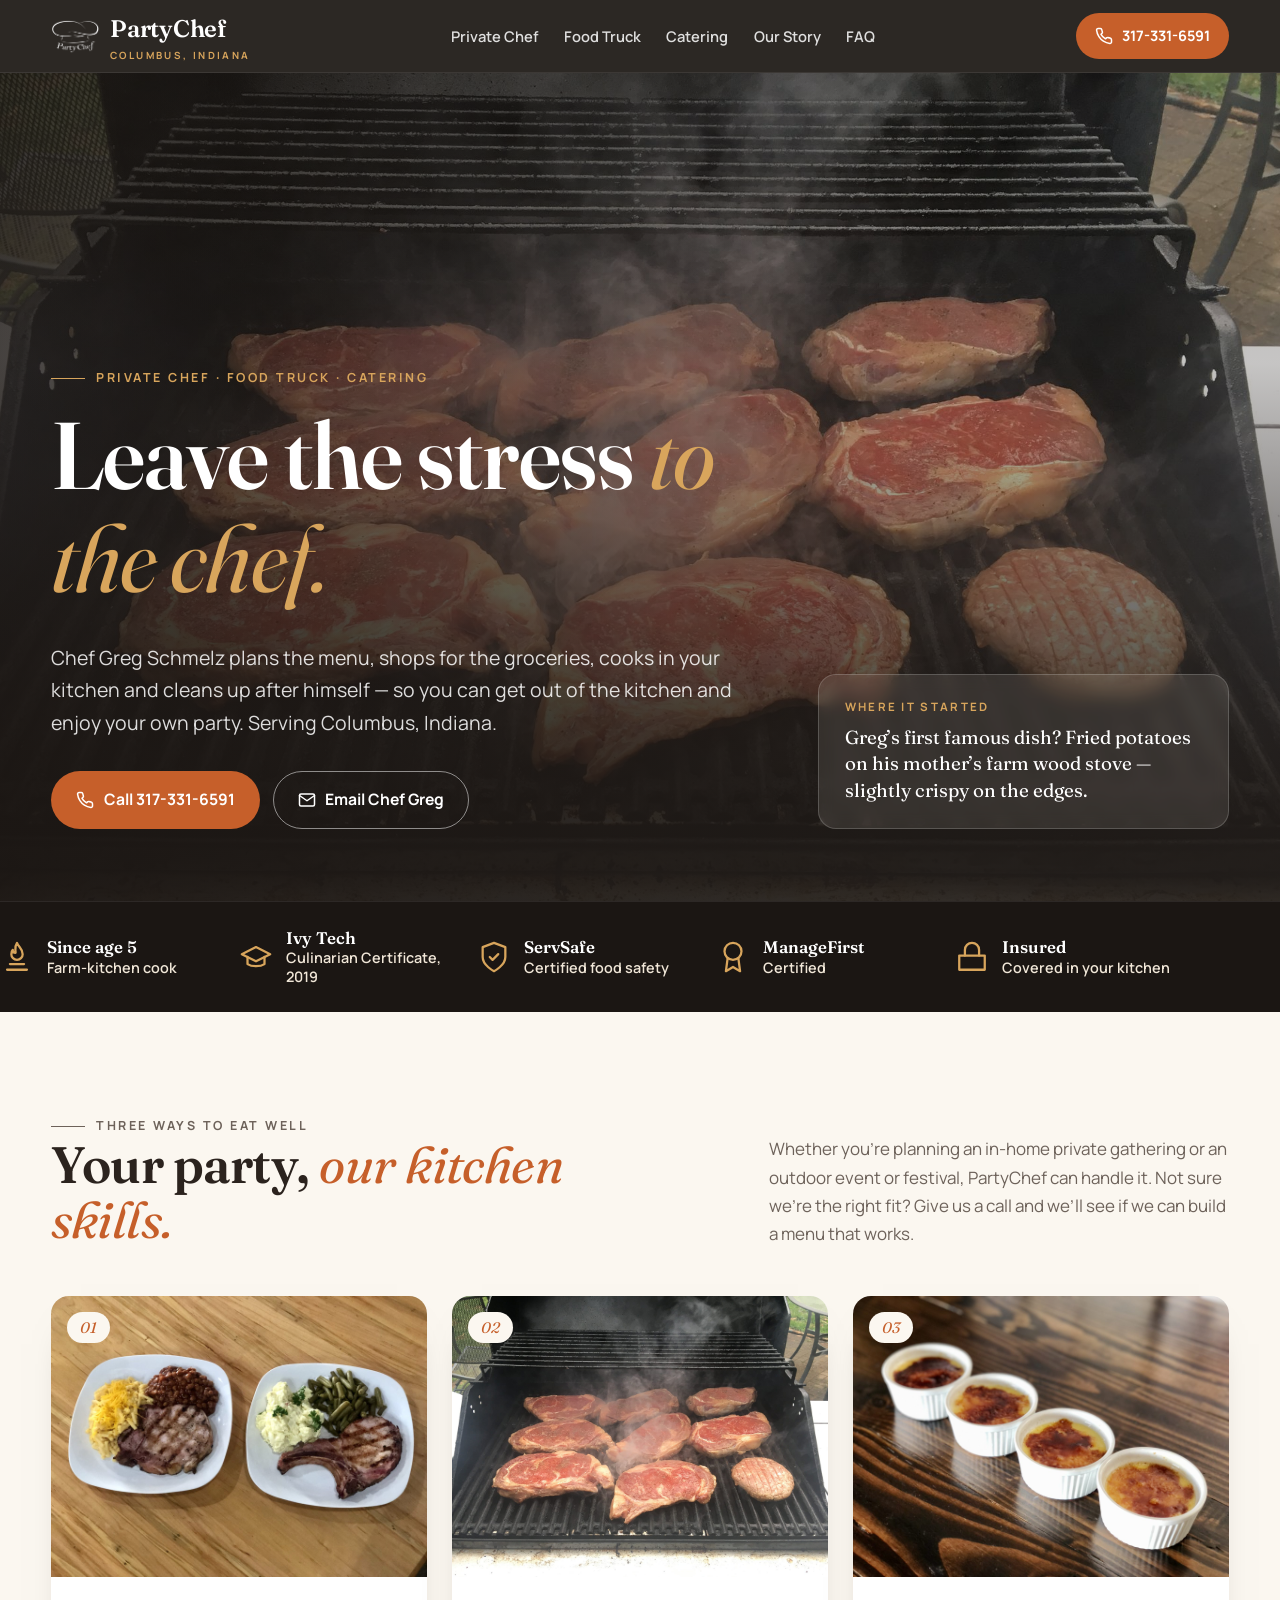
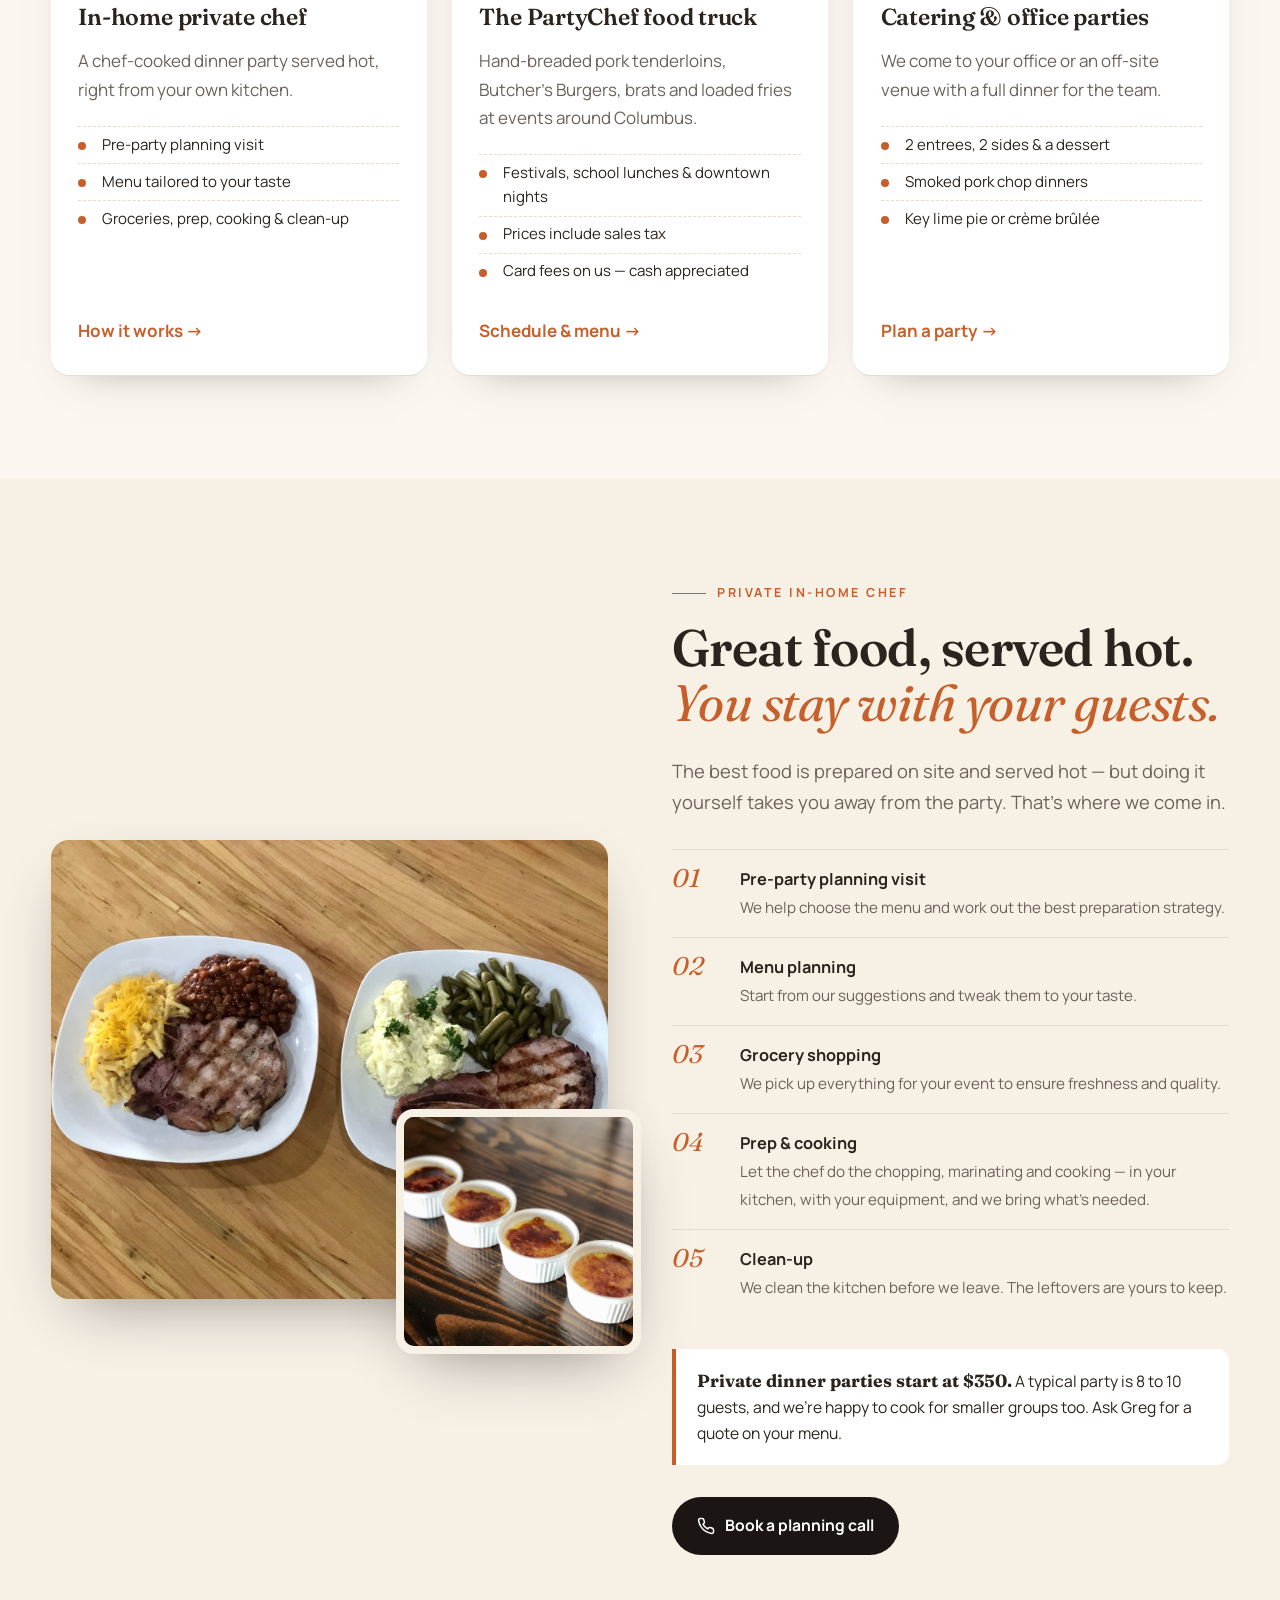
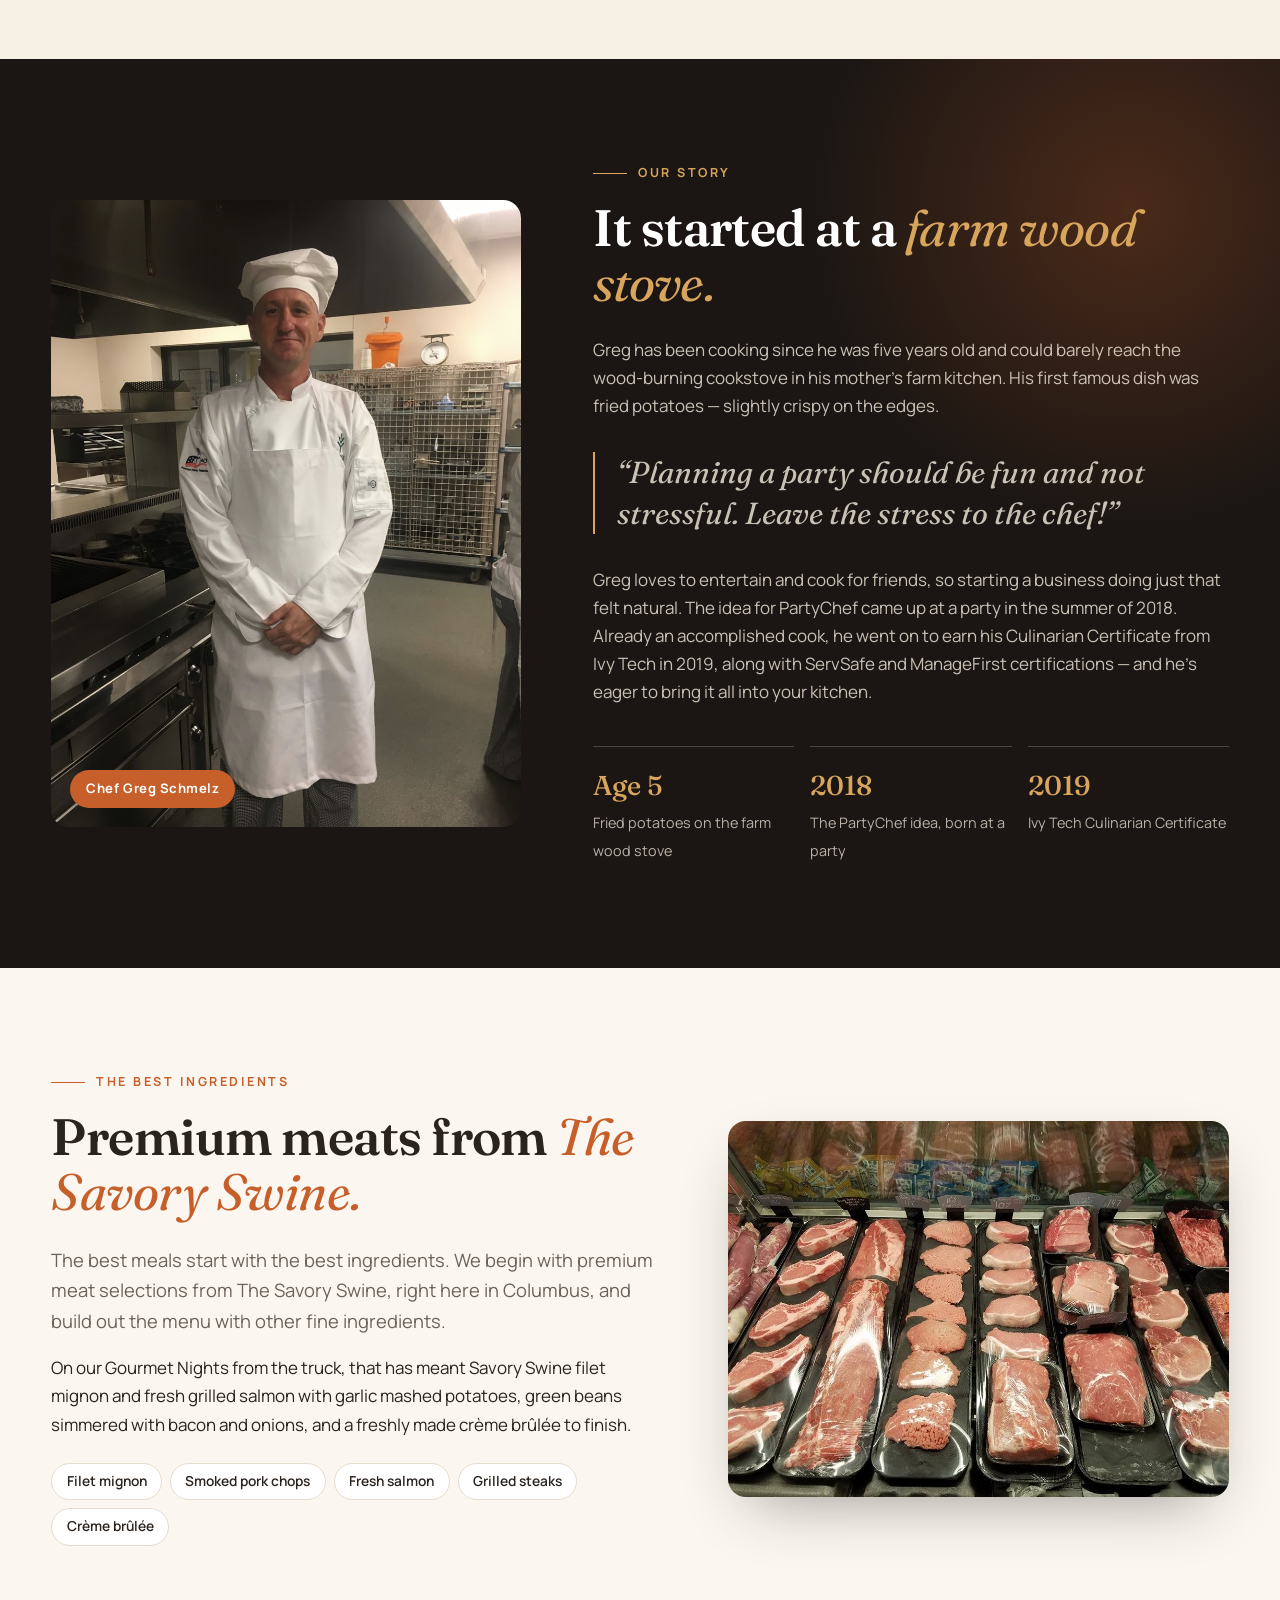
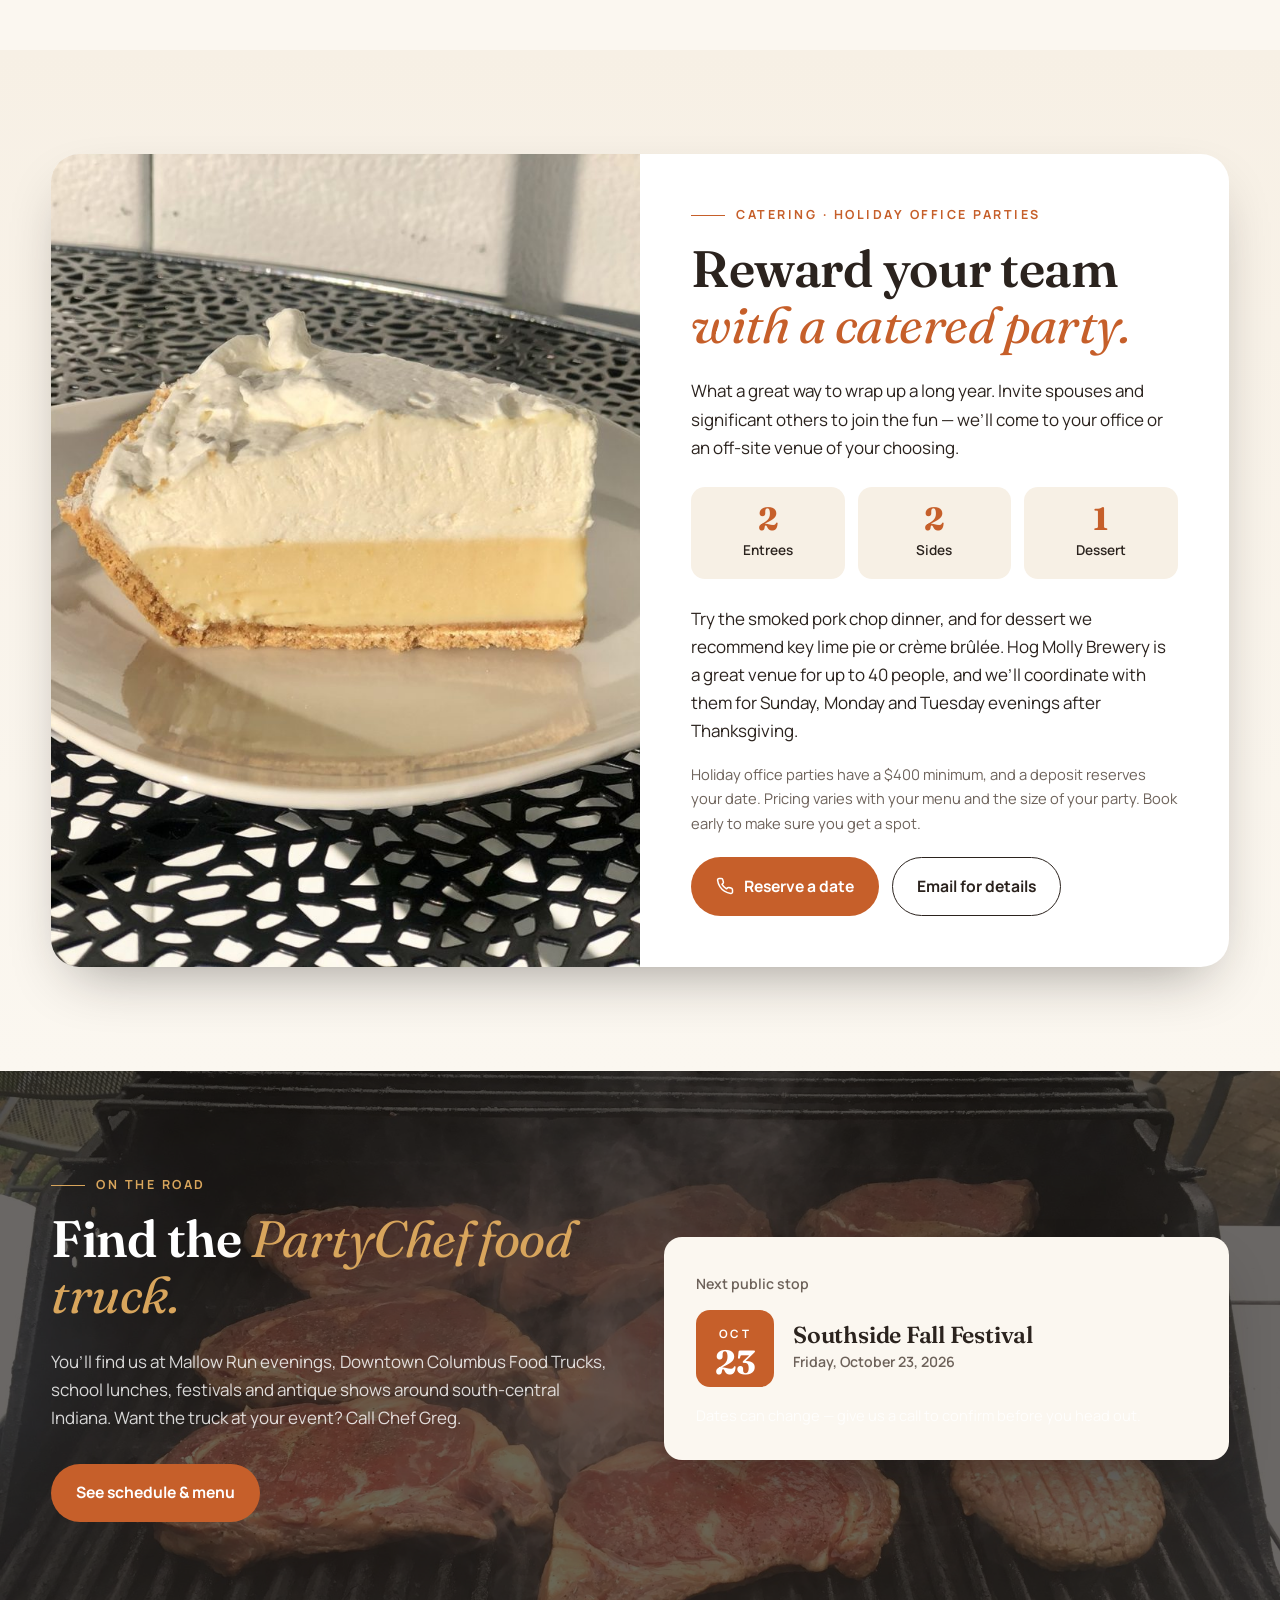
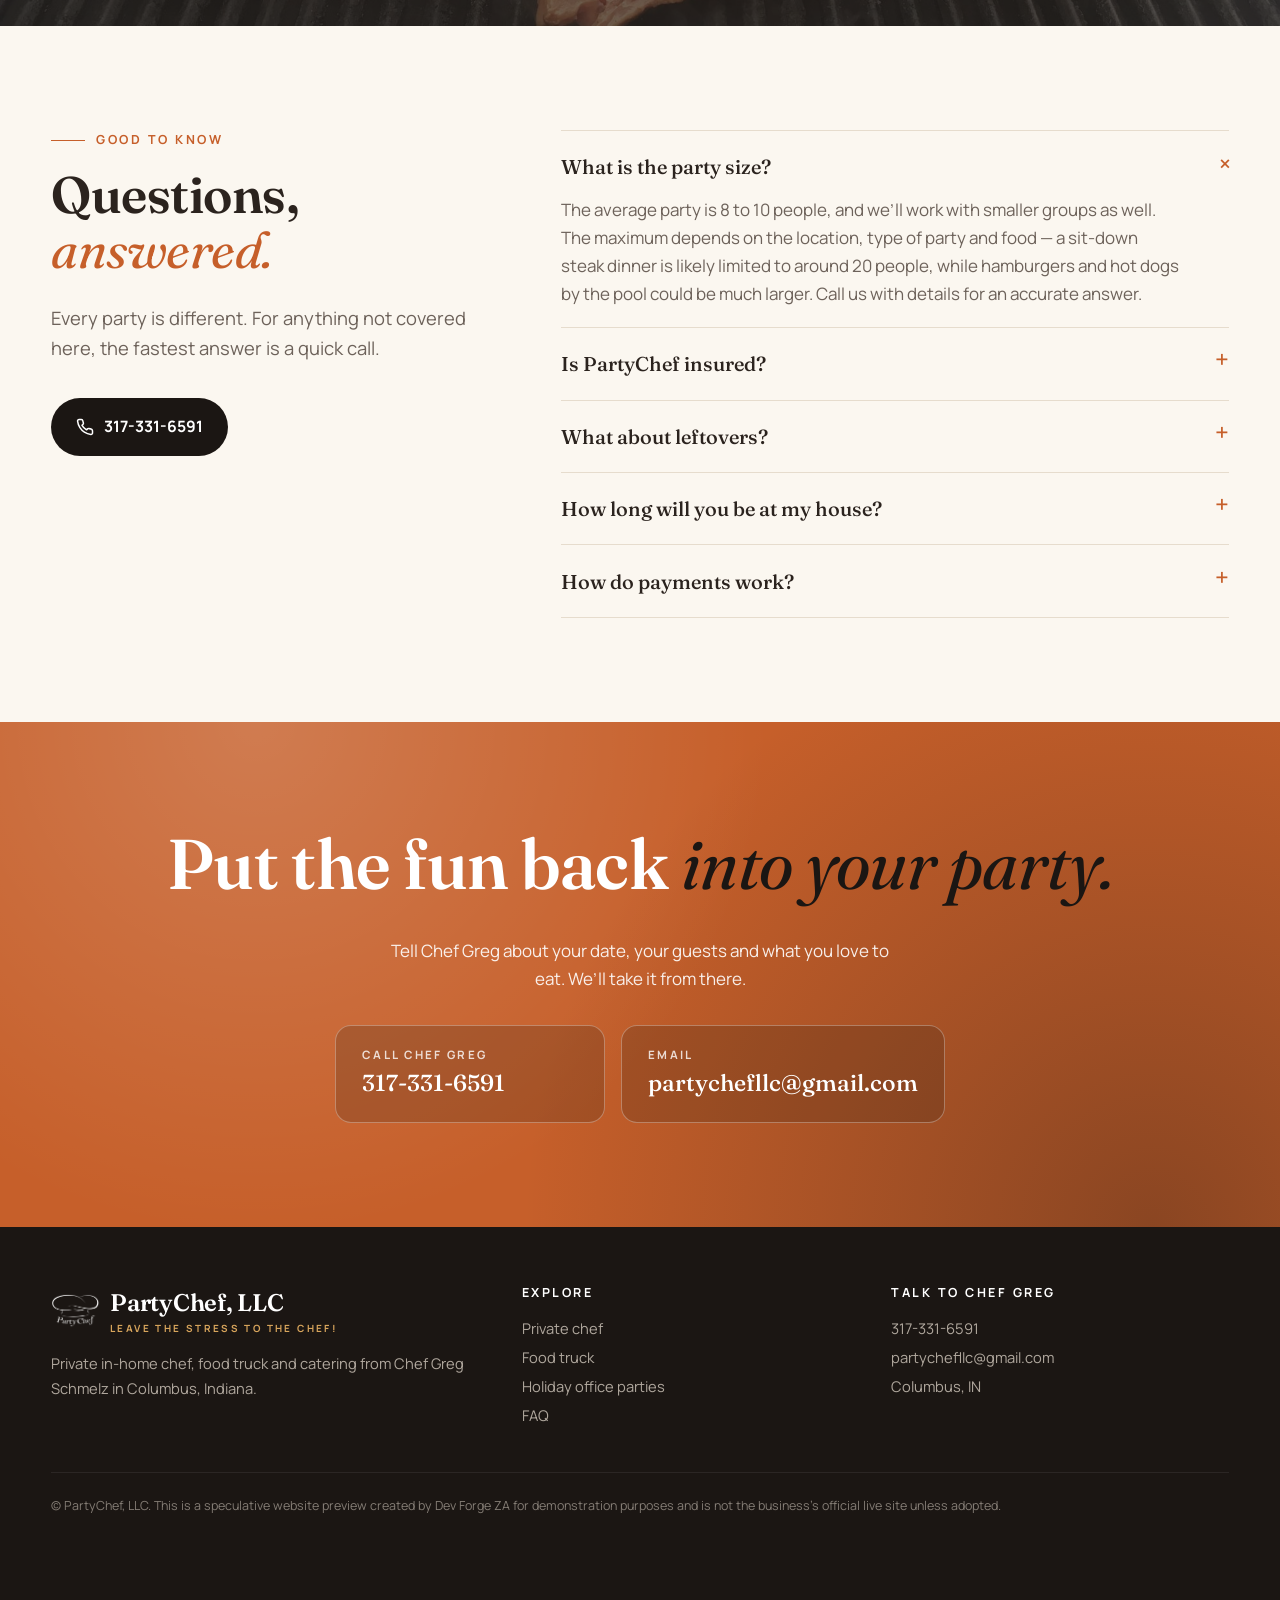
==== index.html @ fdb918af "PartyChef, LLC speculative site preview" ====
<!doctype html>
<html lang="en">
<head>
<meta charset="utf-8">
<meta name="viewport" content="width=device-width, initial-scale=1">
<title>PartyChef, LLC | Private Chef, Food Truck & Catering | Columbus, IN</title>
<meta name="description" content="Chef Greg Schmelz cooks in your kitchen, from his food truck and for your office party in Columbus, Indiana. Leave the stress to the chef! Call 317-331-6591.">
<meta property="og:title" content="PartyChef, LLC | Private Chef, Food Truck & Catering | Columbus, IN">
<meta property="og:description" content="Chef Greg Schmelz cooks in your kitchen, from his food truck and for your office party in Columbus, Indiana. Leave the stress to the chef! Call 317-331-6591.">
<meta property="og:image" content="images/grill-steaks.jpg">
<meta name="theme-color" content="#1b1613">
<link rel="preconnect" href="https://fonts.googleapis.com">
<link rel="preconnect" href="https://fonts.gstatic.com" crossorigin>
<link href="https://fonts.googleapis.com/css2?family=Fraunces:ital,opsz,wght@0,9..144,400;0,9..144,500;0,9..144,600;1,9..144,400;1,9..144,500&family=Manrope:wght@400;500;600;700&display=swap" rel="stylesheet">
<link rel="stylesheet" href="styles.css">
<link rel="icon" href="images/partychef-logo.png">
</head>
<body>
<header class="site-header">
  <nav class="wrap nav" aria-label="Main">
    <a class="brand" href="index.html"><img src="images/partychef-logo.png" alt="" width="49" height="38"><span>PartyChef<small>Columbus, Indiana</small></span></a>
    <ul id="navlist">
      <li><a href="#private-chef">Private Chef</a></li>
      <li><a href="food-truck.html">Food Truck</a></li>
      <li><a href="#catering">Catering</a></li>
      <li><a href="#story">Our Story</a></li>
      <li><a href="#faq">FAQ</a></li>
    </ul>
    <a class="btn btn-ember" href="tel:+13173316591"><svg viewBox="0 0 24 24" fill="none" stroke="currentColor" stroke-width="2" stroke-linecap="round" stroke-linejoin="round" aria-hidden="true"><path d="M22 16.9v3a2 2 0 0 1-2.2 2 19.8 19.8 0 0 1-8.6-3.1 19.5 19.5 0 0 1-6-6A19.8 19.8 0 0 1 2.1 4.2 2 2 0 0 1 4.1 2h3a2 2 0 0 1 2 1.7c.1.9.4 1.8.7 2.7a2 2 0 0 1-.5 2.1L8 9.8a16 16 0 0 0 6 6l1.3-1.3a2 2 0 0 1 2.1-.4c.9.3 1.8.6 2.7.7a2 2 0 0 1 1.7 2z"/></svg> 317-331-6591</a>
    <button class="menu-toggle" aria-label="Open menu" aria-expanded="false" aria-controls="navlist"><svg viewBox="0 0 24 24" fill="none" stroke="currentColor" stroke-width="2" stroke-linecap="round"><path d="M3 6h18M3 12h18M3 18h18"/></svg></button>
  </nav>
</header>
<main>
<section class="hero" style="padding:0">
  <img src="images/grill-steaks.jpg" alt="Steaks searing over a smoking grill, cooked by Chef Greg" width="2000" height="1500" fetchpriority="high">
  <div class="wrap hero-inner">
    <div>
      <p class="eyebrow">Private chef &middot; Food truck &middot; Catering</p>
      <h1>Leave the stress <em>to the chef.</em></h1>
      <p class="lede">Chef Greg Schmelz plans the menu, shops for the groceries, cooks in your kitchen and cleans up after himself &mdash; so you can get out of the kitchen and enjoy your own party. Serving Columbus, Indiana.</p>
      <div class="cta-row">
        <a class="btn btn-ember" href="tel:+13173316591"><svg viewBox="0 0 24 24" fill="none" stroke="currentColor" stroke-width="2" stroke-linecap="round" stroke-linejoin="round" aria-hidden="true"><path d="M22 16.9v3a2 2 0 0 1-2.2 2 19.8 19.8 0 0 1-8.6-3.1 19.5 19.5 0 0 1-6-6A19.8 19.8 0 0 1 2.1 4.2 2 2 0 0 1 4.1 2h3a2 2 0 0 1 2 1.7c.1.9.4 1.8.7 2.7a2 2 0 0 1-.5 2.1L8 9.8a16 16 0 0 0 6 6l1.3-1.3a2 2 0 0 1 2.1-.4c.9.3 1.8.6 2.7.7a2 2 0 0 1 1.7 2z"/></svg> Call 317-331-6591</a>
        <a class="btn btn-ghost" href="mailto:partychefllc@gmail.com?subject=Party%20inquiry"><svg viewBox="0 0 24 24" fill="none" stroke="currentColor" stroke-width="2" stroke-linecap="round" stroke-linejoin="round" aria-hidden="true"><rect x="2" y="4" width="20" height="16" rx="2"/><path d="m22 6-10 7L2 6"/></svg> Email Chef Greg</a>
      </div>
    </div>
    <aside class="hero-note">
      <span>Where it started</span>
      Greg&rsquo;s first famous dish? Fried potatoes on his mother&rsquo;s farm wood stove &mdash; slightly crispy on the edges.
    </aside>
  </div>
</section>

<div class="creds" aria-label="Credentials">
  <ul class="wrap">
    <li><svg viewBox="0 0 24 24" fill="none" stroke="currentColor" stroke-width="1.6" stroke-linecap="round" stroke-linejoin="round"><path d="M12 2c1 3 4 4 4 8a4 4 0 0 1-8 0c0-2 1-3 1-3s0 2 2 2c0-3-1-4 1-7z"/><path d="M5 21h14M7 17h10"/></svg><span><b>Since age 5</b>Farm-kitchen cook</span></li>
    <li><svg viewBox="0 0 24 24" fill="none" stroke="currentColor" stroke-width="1.6" stroke-linecap="round" stroke-linejoin="round"><path d="M22 10 12 5 2 10l10 5 10-5z"/><path d="M6 12v5c3 2 9 2 12 0v-5"/></svg><span><b>Ivy Tech</b>Culinarian Certificate, 2019</span></li>
    <li><svg viewBox="0 0 24 24" fill="none" stroke="currentColor" stroke-width="1.6" stroke-linecap="round" stroke-linejoin="round"><path d="M12 22s8-4 8-10V5l-8-3-8 3v7c0 6 8 10 8 10z"/><path d="m9 12 2 2 4-4"/></svg><span><b>ServSafe</b>Certified food safety</span></li>
    <li><svg viewBox="0 0 24 24" fill="none" stroke="currentColor" stroke-width="1.6" stroke-linecap="round" stroke-linejoin="round"><circle cx="12" cy="8" r="6"/><path d="M8.2 13 7 22l5-3 5 3-1.2-9"/></svg><span><b>ManageFirst</b>Certified</span></li>
    <li><svg viewBox="0 0 24 24" fill="none" stroke="currentColor" stroke-width="1.6" stroke-linecap="round" stroke-linejoin="round"><path d="M3 11h18v10H3z"/><path d="M7 11V7a5 5 0 0 1 10 0v4"/></svg><span><b>Insured</b>Covered in your kitchen</span></li>
  </ul>
</div>

<section id="services">
  <div class="wrap">
    <div class="section-head">
      <div>
        <p class="eyebrow">Three ways to eat well</p>
        <h2>Your party, <em>our kitchen skills.</em></h2>
      </div>
      <p>Whether you&rsquo;re planning an in-home private gathering or an outdoor event or festival, PartyChef can handle it. Not sure we&rsquo;re the right fit? Give us a call and we&rsquo;ll see if we can build a menu that works.</p>
    </div>
    <div class="cards">
      <article class="card">
        <figure><img src="images/pork-chop-dinner.jpg" alt="Two plated smoked pork chop dinners with sides" loading="lazy" width="1600" height="1200"><span class="num">01</span></figure>
        <div class="card-body">
          <h3>In-home private chef</h3>
          <p>A chef-cooked dinner party served hot, right from your own kitchen.</p>
          <ul><li>Pre-party planning visit</li><li>Menu tailored to your taste</li><li>Groceries, prep, cooking &amp; clean-up</li></ul>
          <a class="card-link" href="#private-chef">How it works &rarr;</a>
        </div>
      </article>
      <article class="card">
        <figure><img src="images/grill-steaks.jpg" alt="Steaks on Chef Greg's grill" loading="lazy" width="2000" height="1500"><span class="num">02</span></figure>
        <div class="card-body">
          <h3>The PartyChef food truck</h3>
          <p>Hand-breaded pork tenderloins, Butcher&rsquo;s Burgers, brats and loaded fries at events around Columbus.</p>
          <ul><li>Festivals, school lunches &amp; downtown nights</li><li>Prices include sales tax</li><li>Card fees on us &mdash; cash appreciated</li></ul>
          <a class="card-link" href="food-truck.html">Schedule &amp; menu &rarr;</a>
        </div>
      </article>
      <article class="card">
        <figure><img src="images/creme-brulee.jpg" alt="A row of torched crème brûlée ramekins" loading="lazy" width="1600" height="1200"><span class="num">03</span></figure>
        <div class="card-body">
          <h3>Catering &amp; office parties</h3>
          <p>We come to your office or an off-site venue with a full dinner for the team.</p>
          <ul><li>2 entrees, 2 sides &amp; a dessert</li><li>Smoked pork chop dinners</li><li>Key lime pie or crème brûlée</li></ul>
          <a class="card-link" href="#catering">Plan a party &rarr;</a>
        </div>
      </article>
    </div>
  </div>
</section>

<section class="private" id="private-chef">
  <div class="wrap private-grid">
    <div class="photo-stack">
      <img class="main" src="images/pork-chop-dinner.jpg" alt="Smoked pork chop dinner, plated by Chef Greg" loading="lazy" width="1600" height="1200">
      <img class="inset" src="images/creme-brulee.jpg" alt="Crème brûlée for dessert" loading="lazy" width="1600" height="1200">
    </div>
    <div>
      <p class="eyebrow">Private in-home chef</p>
      <h2>Great food, served hot. <em>You stay with your guests.</em></h2>
      <p class="lede">The best food is prepared on site and served hot &mdash; but doing it yourself takes you away from the party. That&rsquo;s where we come in.</p>
      <ol class="steps">
        <li><div><b>Pre-party planning visit</b><span>We help choose the menu and work out the best preparation strategy.</span></div></li>
        <li><div><b>Menu planning</b><span>Start from our suggestions and tweak them to your taste.</span></div></li>
        <li><div><b>Grocery shopping</b><span>We pick up everything for your event to ensure freshness and quality.</span></div></li>
        <li><div><b>Prep &amp; cooking</b><span>Let the chef do the chopping, marinating and cooking &mdash; in your kitchen, with your equipment, and we bring what&rsquo;s needed.</span></div></li>
        <li><div><b>Clean-up</b><span>We clean the kitchen before we leave. The leftovers are yours to keep.</span></div></li>
      </ol>
      <p class="price-note"><b>Private dinner parties start at $350.</b> A typical party is 8 to 10 guests, and we&rsquo;re happy to cook for smaller groups too. Ask Greg for a quote on your menu.</p>
      <a class="btn btn-dark" href="tel:+13173316591"><svg viewBox="0 0 24 24" fill="none" stroke="currentColor" stroke-width="2" stroke-linecap="round" stroke-linejoin="round" aria-hidden="true"><path d="M22 16.9v3a2 2 0 0 1-2.2 2 19.8 19.8 0 0 1-8.6-3.1 19.5 19.5 0 0 1-6-6A19.8 19.8 0 0 1 2.1 4.2 2 2 0 0 1 4.1 2h3a2 2 0 0 1 2 1.7c.1.9.4 1.8.7 2.7a2 2 0 0 1-.5 2.1L8 9.8a16 16 0 0 0 6 6l1.3-1.3a2 2 0 0 1 2.1-.4c.9.3 1.8.6 2.7.7a2 2 0 0 1 1.7 2z"/></svg> Book a planning call</a>
    </div>
  </div>
</section>

<section class="story" id="story">
  <div class="wrap story-grid">
    <figure>
      <img src="images/chef-greg.jpg" alt="Chef Greg Schmelz in his chef's whites in a commercial kitchen" loading="lazy" width="900" height="1200">
      <figcaption>Chef Greg Schmelz</figcaption>
    </figure>
    <div>
      <p class="eyebrow" style="color:var(--gold)">Our story</p>
      <h2>It started at a <em>farm wood stove.</em></h2>
      <p>Greg has been cooking since he was five years old and could barely reach the wood-burning cookstove in his mother&rsquo;s farm kitchen. His first famous dish was fried potatoes &mdash; slightly crispy on the edges.</p>
      <p class="pull">&ldquo;Planning a party should be fun and not stressful. Leave the stress to the chef!&rdquo;</p>
      <p>Greg loves to entertain and cook for friends, so starting a business doing just that felt natural. The idea for PartyChef came up at a party in the summer of 2018. Already an accomplished cook, he went on to earn his Culinarian Certificate from Ivy Tech in 2019, along with ServSafe and ManageFirst certifications &mdash; and he&rsquo;s eager to bring it all into your kitchen.</p>
      <div class="timeline">
        <div><b>Age 5</b><span>Fried potatoes on the farm wood stove</span></div>
        <div><b>2018</b><span>The PartyChef idea, born at a party</span></div>
        <div><b>2019</b><span>Ivy Tech Culinarian Certificate</span></div>
      </div>
    </div>
  </div>
</section>

<section class="swine">
  <div class="wrap swine-grid">
    <div>
      <p class="eyebrow">The best ingredients</p>
      <h2>Premium meats from <em>The Savory Swine.</em></h2>
      <p class="lede">The best meals start with the best ingredients. We begin with premium meat selections from The Savory Swine, right here in Columbus, and build out the menu with other fine ingredients.</p>
      <p>On our Gourmet Nights from the truck, that has meant Savory Swine filet mignon and fresh grilled salmon with garlic mashed potatoes, green beans simmered with bacon and onions, and a freshly made crème brûlée to finish.</p>
      <div class="tags"><span>Filet mignon</span><span>Smoked pork chops</span><span>Fresh salmon</span><span>Grilled steaks</span><span>Crème brûlée</span></div>
    </div>
    <img src="images/meat-display.jpg" alt="A butcher case of premium cuts" loading="lazy" width="960" height="720">
  </div>
</section>

<section class="office" id="catering">
  <div class="wrap">
    <div class="office-card">
      <img src="images/key-lime-pie.jpg" alt="A slice of key lime pie with whipped cream" loading="lazy" width="1400" height="1050">
      <div class="office-body">
        <p class="eyebrow">Catering &middot; Holiday office parties</p>
        <h2>Reward your team <em>with a catered party.</em></h2>
        <p>What a great way to wrap up a long year. Invite spouses and significant others to join the fun &mdash; we&rsquo;ll come to your office or an off-site venue of your choosing.</p>
        <div class="menu-formula">
          <div><b>2</b><span>Entrees</span></div>
          <div><b>2</b><span>Sides</span></div>
          <div><b>1</b><span>Dessert</span></div>
        </div>
        <p>Try the smoked pork chop dinner, and for dessert we recommend key lime pie or crème brûlée. Hog Molly Brewery is a great venue for up to 40 people, and we&rsquo;ll coordinate with them for Sunday, Monday and Tuesday evenings after Thanksgiving.</p>
        <p class="fine">Holiday office parties have a $400 minimum, and a deposit reserves your date. Pricing varies with your menu and the size of your party. Book early to make sure you get a spot.</p>
        <div class="cta-row" style="margin-top:1.4rem">
          <a class="btn btn-ember" href="tel:+13173316591"><svg viewBox="0 0 24 24" fill="none" stroke="currentColor" stroke-width="2" stroke-linecap="round" stroke-linejoin="round" aria-hidden="true"><path d="M22 16.9v3a2 2 0 0 1-2.2 2 19.8 19.8 0 0 1-8.6-3.1 19.5 19.5 0 0 1-6-6A19.8 19.8 0 0 1 2.1 4.2 2 2 0 0 1 4.1 2h3a2 2 0 0 1 2 1.7c.1.9.4 1.8.7 2.7a2 2 0 0 1-.5 2.1L8 9.8a16 16 0 0 0 6 6l1.3-1.3a2 2 0 0 1 2.1-.4c.9.3 1.8.6 2.7.7a2 2 0 0 1 1.7 2z"/></svg> Reserve a date</a>
          <a class="btn btn-line" href="mailto:partychefllc@gmail.com?subject=Holiday%20office%20party">Email for details</a>
        </div>
      </div>
    </div>
  </div>
</section>

<section class="truck">
  <img src="images/grill-steaks.jpg" alt="" loading="lazy" width="2000" height="1500">
  <div class="wrap">
    <div>
      <p class="eyebrow" style="color:var(--gold)">On the road</p>
      <h2>Find the <em>PartyChef food truck.</em></h2>
      <p>You&rsquo;ll find us at Mallow Run evenings, Downtown Columbus Food Trucks, school lunches, festivals and antique shows around south-central Indiana. Want the truck at your event? Call Chef Greg.</p>
      <div class="cta-row"><a class="btn btn-ember" href="food-truck.html">See schedule &amp; menu</a></div>
    </div>
    <div class="next-stop">
      <small>Next public stop</small>
      <div class="date" style="margin-top:.8rem">
        <div class="cal"><span>Oct</span><b>23</b></div>
        <div><h3>Southside Fall Festival</h3><small>Friday, October 23, 2026</small></div>
      </div>
      <p class="fine" style="margin:0">Dates can change &mdash; give us a call to confirm before you head out.</p>
    </div>
  </div>
</section>

<section id="faq">
  <div class="wrap faq-grid">
    <div>
      <p class="eyebrow">Good to know</p>
      <h2>Questions, <em>answered.</em></h2>
      <p class="lede">Every party is different. For anything not covered here, the fastest answer is a quick call.</p>
      <a class="btn btn-dark" href="tel:+13173316591" style="margin-top:1rem"><svg viewBox="0 0 24 24" fill="none" stroke="currentColor" stroke-width="2" stroke-linecap="round" stroke-linejoin="round" aria-hidden="true"><path d="M22 16.9v3a2 2 0 0 1-2.2 2 19.8 19.8 0 0 1-8.6-3.1 19.5 19.5 0 0 1-6-6A19.8 19.8 0 0 1 2.1 4.2 2 2 0 0 1 4.1 2h3a2 2 0 0 1 2 1.7c.1.9.4 1.8.7 2.7a2 2 0 0 1-.5 2.1L8 9.8a16 16 0 0 0 6 6l1.3-1.3a2 2 0 0 1 2.1-.4c.9.3 1.8.6 2.7.7a2 2 0 0 1 1.7 2z"/></svg> 317-331-6591</a>
    </div>
    <div>
      <details open><summary>What is the party size?</summary><p>The average party is 8 to 10 people, and we&rsquo;ll work with smaller groups as well. The maximum depends on the location, type of party and food &mdash; a sit-down steak dinner is likely limited to around 20 people, while hamburgers and hot dogs by the pool could be much larger. Call us with details for an accurate answer.</p></details>
      <details><summary>Is PartyChef insured?</summary><p>Yes. We&rsquo;re insured to cover any accidents that may occur in your kitchen as a result of PartyChef and our employees. We&rsquo;re happy to go over the policy at your event planning meeting.</p></details>
      <details><summary>What about leftovers?</summary><p>You&rsquo;ve paid for the service and the food, so you keep the leftovers.</p></details>
      <details><summary>How long will you be at my house?</summary><p>It depends on the meal and menu. Crème brûlée, for example, extends the prep time. On-site time is tailored to your party.</p></details>
      <details><summary>How do payments work?</summary><p>We take 50% at booking and the remainder at the end of the party. We accept cash, personal checks and money orders.</p></details>
    </div>
  </div>
</section>

<section class="contact" id="contact">
  <div class="wrap">
    <h2>Put the fun back <em>into your party.</em></h2>
    <p>Tell Chef Greg about your date, your guests and what you love to eat. We&rsquo;ll take it from there.</p>
    <div class="contact-tiles">
      <a class="tile" href="tel:+13173316591"><small>Call Chef Greg</small><b>317-331-6591</b></a>
      <a class="tile" href="mailto:partychefllc@gmail.com"><small>Email</small><b>partychefllc@gmail.com</b></a>
    </div>
  </div>
</section>
</main>
<footer>
  <div class="wrap">
    <div class="foot">
      <div>
        <a class="brand" href="index.html"><img src="images/partychef-logo.png" alt="PartyChef logo" width="49" height="38"><span>PartyChef, LLC<small>Leave the stress to the chef!</small></span></a>
        <p>Private in-home chef, food truck and catering from Chef Greg Schmelz in Columbus, Indiana.</p>
      </div>
      <div>
        <h4>Explore</h4>
        <ul>
          <li><a href="index.html#private-chef">Private chef</a></li>
          <li><a href="food-truck.html">Food truck</a></li>
          <li><a href="index.html#catering">Holiday office parties</a></li>
          <li><a href="index.html#faq">FAQ</a></li>
        </ul>
      </div>
      <div>
        <h4>Talk to Chef Greg</h4>
        <ul>
          <li><a href="tel:+13173316591">317-331-6591</a></li>
          <li><a href="mailto:partychefllc@gmail.com">partychefllc@gmail.com</a></li>
          <li>Columbus, IN</li>
        </ul>
      </div>
    </div>
    <p class="disclaimer">&copy; PartyChef, LLC. This is a speculative website preview created by Dev Forge ZA for demonstration purposes and is not the business&rsquo;s official live site unless adopted.</p>
  </div>
</footer>
<div class="callbar">
  <a href="tel:+13173316591"><svg viewBox="0 0 24 24" fill="none" stroke="currentColor" stroke-width="2" stroke-linecap="round" stroke-linejoin="round" aria-hidden="true"><path d="M22 16.9v3a2 2 0 0 1-2.2 2 19.8 19.8 0 0 1-8.6-3.1 19.5 19.5 0 0 1-6-6A19.8 19.8 0 0 1 2.1 4.2 2 2 0 0 1 4.1 2h3a2 2 0 0 1 2 1.7c.1.9.4 1.8.7 2.7a2 2 0 0 1-.5 2.1L8 9.8a16 16 0 0 0 6 6l1.3-1.3a2 2 0 0 1 2.1-.4c.9.3 1.8.6 2.7.7a2 2 0 0 1 1.7 2z"/></svg> Call Chef Greg</a>
  <a href="mailto:partychefllc@gmail.com"><svg viewBox="0 0 24 24" fill="none" stroke="currentColor" stroke-width="2" stroke-linecap="round" stroke-linejoin="round" aria-hidden="true"><rect x="2" y="4" width="20" height="16" rx="2"/><path d="m22 6-10 7L2 6"/></svg> Email</a>
</div>
<script>
  const t=document.querySelector('.menu-toggle'),l=document.getElementById('navlist');
  t.addEventListener('click',()=>{const o=l.classList.toggle('open');t.setAttribute('aria-expanded',o)});
  l.querySelectorAll('a').forEach(a=>a.addEventListener('click',()=>{l.classList.remove('open');t.setAttribute('aria-expanded',false)}));
</script>
</body>
</html>
---- styles.css ----
:root{
  --char:#1b1613; --char-2:#2a221d; --ember:#c65f2a; --ember-2:#e07a3f; --gold:#d8a55c;
  --cream:#f7f0e5; --paper:#fbf7f0; --ink:#2b231e; --muted:#6d625a; --line:#e6dccd; --sage:#56614a;
  --radius:18px; --shadow:0 24px 60px -24px rgba(27,22,19,.45);
  --serif:"Fraunces", Georgia, "Times New Roman", serif; --sans:"Manrope", system-ui, -apple-system, Segoe UI, Roboto, sans-serif;
}
*{box-sizing:border-box}
html{scroll-behavior:smooth;scroll-padding-top:84px}
body{margin:0;font-family:var(--sans);color:var(--ink);background:var(--paper);line-height:1.65;font-size:17px;-webkit-font-smoothing:antialiased}
img{max-width:100%;height:auto;display:block}
a{color:inherit}
.wrap{width:min(1180px,92%);margin:0 auto}
h1,h2,h3{font-family:var(--serif);font-weight:600;line-height:1.08;letter-spacing:-.01em;margin:0 0 .5em}
h2{font-size:clamp(2rem,4.2vw,3.2rem)}
h3{font-size:1.45rem}
em.accent,h1 em,h2 em{font-style:italic;font-weight:400;color:var(--ember)}
.eyebrow{font-size:.78rem;letter-spacing:.2em;text-transform:uppercase;font-weight:700;color:var(--ember);margin:0 0 1rem;display:flex;align-items:center;gap:.7rem}
.eyebrow::before{content:"";width:34px;height:1px;background:currentColor}
.lede{font-size:1.15rem;color:var(--muted);max-width:60ch}

/* buttons */
.btn{display:inline-flex;align-items:center;gap:.6rem;padding:.95rem 1.5rem;border-radius:999px;font-weight:700;text-decoration:none;font-size:.98rem;transition:transform .2s,background .2s,color .2s,border-color .2s;border:1.5px solid transparent}
.btn svg{width:18px;height:18px}
.btn-ember{background:var(--ember);color:#fff}
.btn-ember:hover{background:var(--ember-2);transform:translateY(-2px)}
.btn-ghost{border-color:rgba(255,255,255,.5);color:#fff}
.btn-ghost:hover{background:#fff;color:var(--char)}
.btn-dark{background:var(--char);color:#fff}
.btn-dark:hover{background:var(--ember)}
.btn-line{border-color:var(--ink);color:var(--ink)}
.btn-line:hover{background:var(--ink);color:#fff}

/* header */
.site-header{position:sticky;top:0;z-index:50;background:rgba(27,22,19,.92);backdrop-filter:saturate(1.3) blur(10px);color:#fff;border-bottom:1px solid rgba(255,255,255,.08)}
.nav{display:flex;align-items:center;justify-content:space-between;height:72px;gap:1rem}
.brand{display:flex;align-items:center;gap:.6rem;text-decoration:none;font-family:var(--serif);font-size:1.5rem;font-weight:600;letter-spacing:-.01em}
.brand img{height:38px;width:auto;filter:invert(1)}
.brand small{display:block;font-family:var(--sans);font-size:.62rem;letter-spacing:.24em;text-transform:uppercase;color:var(--gold);font-weight:700;margin-top:-2px}
.nav ul{list-style:none;display:flex;gap:1.6rem;margin:0;padding:0}
.nav ul a{text-decoration:none;font-size:.92rem;font-weight:600;opacity:.85}
.nav ul a:hover,.nav ul a[aria-current]{opacity:1;color:var(--gold)}
.nav .btn{padding:.65rem 1.1rem;font-size:.9rem}
.menu-toggle{display:none;background:none;border:0;color:#fff;padding:.4rem;cursor:pointer}
.menu-toggle svg{width:28px;height:28px}

/* hero */
.hero{position:relative;min-height:min(92vh,860px);display:grid;align-items:end;color:#fff;overflow:hidden;background:var(--char)}
.hero > img{position:absolute;inset:0;width:100%;height:100%;object-fit:cover;object-position:center 60%;transform:scale(1.04)}
.hero::after{content:"";position:absolute;inset:0;background:linear-gradient(180deg,rgba(27,22,19,.35) 0%,rgba(27,22,19,.25) 35%,rgba(27,22,19,.9) 88%),linear-gradient(90deg,rgba(27,22,19,.75),rgba(27,22,19,0) 70%)}
.hero-inner{position:relative;z-index:2;padding:9rem 0 4.5rem;display:grid;grid-template-columns:1.4fr .8fr;gap:3rem;align-items:end}
.hero .eyebrow{color:var(--gold)}
.hero h1{font-size:clamp(2.9rem,7.4vw,6.2rem);margin-bottom:.35em;max-width:12ch}
.hero h1 em{color:var(--gold)}
.hero p.lede{color:rgba(255,255,255,.85);font-size:1.22rem}
.cta-row{display:flex;flex-wrap:wrap;gap:.8rem;margin-top:2rem}
.hero-note{background:rgba(247,240,229,.1);border:1px solid rgba(255,255,255,.18);backdrop-filter:blur(8px);border-radius:var(--radius);padding:1.5rem 1.6rem;font-family:var(--serif);font-size:1.18rem;line-height:1.4}
.hero-note span{display:block;font-family:var(--sans);font-size:.72rem;letter-spacing:.2em;text-transform:uppercase;color:var(--gold);font-weight:700;margin-bottom:.6rem}

/* credentials */
.creds{background:var(--char);color:#f1e7d8;border-top:1px solid rgba(255,255,255,.08)}
.creds ul{list-style:none;margin:0;padding:1.6rem 0;display:grid;grid-template-columns:repeat(5,1fr);gap:1rem}
.creds li{display:flex;align-items:center;gap:.8rem;font-size:.9rem;font-weight:600;line-height:1.3}
.creds li svg{flex:none;width:34px;height:34px;color:var(--gold)}
.creds li b{display:block;font-family:var(--serif);font-weight:600;font-size:1.05rem;color:#fff}

section{padding:6.5rem 0}
.section-head{display:flex;justify-content:space-between;align-items:end;gap:2rem;margin-bottom:3rem;flex-wrap:wrap}
.section-head h2{max-width:16ch;margin:0}
.section-head p{max-width:46ch;color:var(--muted);margin:0}

/* service cards */
.cards{display:grid;grid-template-columns:repeat(3,1fr);gap:1.6rem}
.card{background:#fff;border-radius:var(--radius);overflow:hidden;box-shadow:0 1px 0 var(--line),0 18px 40px -30px rgba(27,22,19,.5);display:flex;flex-direction:column;transition:transform .3s,box-shadow .3s}
.card:hover{transform:translateY(-6px);box-shadow:var(--shadow)}
.card figure{margin:0;aspect-ratio:4/3;overflow:hidden;position:relative}
.card figure img{width:100%;height:100%;object-fit:cover;transition:transform .6s}
.card:hover figure img{transform:scale(1.05)}
.card .num{position:absolute;top:1rem;left:1rem;background:var(--paper);color:var(--ember);font-family:var(--serif);font-style:italic;border-radius:999px;padding:.2rem .8rem;font-size:.95rem}
.card-body{padding:1.7rem 1.7rem 1.9rem;display:flex;flex-direction:column;gap:.4rem;flex:1}
.card-body p{color:var(--muted);margin:0 0 1rem}
.card-body ul{margin:0 0 1.3rem;padding:0;list-style:none;font-size:.94rem}
.card-body li{padding:.35rem 0 .35rem 1.5rem;position:relative;border-top:1px dashed var(--line)}
.card-body li::before{content:"";position:absolute;left:0;top:.95rem;width:8px;height:8px;border-radius:50%;background:var(--ember)}
.card-link{margin-top:auto;font-weight:700;color:var(--ember);text-decoration:none;display:inline-flex;gap:.4rem;align-items:center}
.card-link:hover{gap:.7rem}

/* private chef */
.private{background:var(--cream)}
.private-grid{display:grid;grid-template-columns:1fr 1fr;gap:4rem;align-items:center}
.photo-stack{position:relative}
.photo-stack img{border-radius:var(--radius);box-shadow:var(--shadow)}
.photo-stack .main{aspect-ratio:4/3.3;object-fit:cover;width:100%}
.photo-stack .inset{position:absolute;width:44%;right:-6%;bottom:-12%;border:8px solid var(--cream);aspect-ratio:1;object-fit:cover}
.steps{list-style:none;counter-reset:s;padding:0;margin:2rem 0}
.steps li{counter-increment:s;display:grid;grid-template-columns:52px 1fr;gap:1rem;padding:1rem 0;border-top:1px solid var(--line)}
.steps li::before{content:counter(s,decimal-leading-zero);font-family:var(--serif);font-style:italic;font-size:1.6rem;color:var(--ember);line-height:1}
.steps b{display:block;font-size:1.02rem}
.steps span{color:var(--muted);font-size:.95rem}
.price-note{background:#fff;border-left:4px solid var(--ember);padding:1.1rem 1.3rem;border-radius:0 12px 12px 0;margin:1.5rem 0 2rem;font-size:.98rem}
.price-note b{font-family:var(--serif);font-size:1.1rem}

/* story */
.story{background:var(--char);color:#efe6d8;position:relative;overflow:hidden}
.story::before{content:"";position:absolute;width:700px;height:700px;border-radius:50%;background:radial-gradient(circle,rgba(198,95,42,.28),transparent 65%);right:-200px;top:-200px}
.story-grid{position:relative;display:grid;grid-template-columns:.85fr 1.15fr;gap:4.5rem;align-items:center}
.story figure{margin:0;position:relative}
.story figure img{border-radius:var(--radius);aspect-ratio:3/4;object-fit:cover;width:100%;filter:saturate(.9)}
.story figcaption{position:absolute;left:1.2rem;bottom:1.2rem;background:var(--ember);color:#fff;padding:.5rem 1rem;border-radius:999px;font-size:.82rem;font-weight:700;letter-spacing:.04em}
.story h2{color:#fff}
.story h2 em{color:var(--gold)}
.story p{color:rgba(239,230,216,.82)}
.pull{font-family:var(--serif);font-style:italic;font-size:clamp(1.4rem,2.4vw,1.9rem);line-height:1.35;color:#fff;border-left:2px solid var(--gold);padding-left:1.4rem;margin:2rem 0}
.timeline{display:grid;grid-template-columns:repeat(3,1fr);gap:1rem;margin-top:2.5rem}
.timeline div{border-top:1px solid rgba(255,255,255,.2);padding-top:1rem}
.timeline b{font-family:var(--serif);font-size:1.7rem;color:var(--gold);display:block;font-weight:500}
.timeline span{font-size:.9rem;color:rgba(239,230,216,.75)}

/* swine */
.swine-grid{display:grid;grid-template-columns:1.1fr .9fr;gap:4rem;align-items:center}
.swine img{border-radius:var(--radius);box-shadow:var(--shadow);width:100%;aspect-ratio:4/3;object-fit:cover}
.tags{display:flex;flex-wrap:wrap;gap:.5rem;margin-top:1.5rem}
.tags span{border:1px solid var(--line);background:#fff;border-radius:999px;padding:.4rem .9rem;font-size:.86rem;font-weight:600}

/* office */
.office{background:linear-gradient(180deg,var(--cream),var(--paper))}
.office-card{display:grid;grid-template-columns:1fr 1fr;background:#fff;border-radius:28px;overflow:hidden;box-shadow:var(--shadow)}
.office-card img{width:100%;height:100%;object-fit:cover;min-height:420px}
.office-body{padding:3.2rem}
.menu-formula{display:grid;grid-template-columns:repeat(3,1fr);gap:.8rem;margin:1.6rem 0}
.menu-formula div{background:var(--cream);border-radius:14px;padding:1rem;text-align:center}
.menu-formula b{display:block;font-family:var(--serif);font-size:2rem;color:var(--ember);line-height:1}
.menu-formula span{font-size:.85rem;font-weight:600}
.fine{font-size:.92rem;color:var(--muted)}

/* truck teaser */
.truck{position:relative;color:#fff;background:var(--char);overflow:hidden}
.truck > img{position:absolute;inset:0;width:100%;height:100%;object-fit:cover;opacity:.35}
.truck .wrap{position:relative;display:grid;grid-template-columns:1fr 1fr;gap:3rem;align-items:center}
.truck h2 em{color:var(--gold)}
.truck p{color:rgba(255,255,255,.82)}
.next-stop{background:var(--paper);color:var(--ink);border-radius:var(--radius);padding:2rem;box-shadow:var(--shadow)}
.next-stop .date{display:flex;gap:1.2rem;align-items:center;margin-bottom:1rem}
.cal{background:var(--ember);color:#fff;border-radius:14px;width:78px;text-align:center;padding:.5rem 0;flex:none}
.cal b{display:block;font-family:var(--serif);font-size:2.1rem;line-height:1}
.cal span{font-size:.72rem;letter-spacing:.2em;text-transform:uppercase;font-weight:700}
.next-stop h3{margin:0}
.next-stop small{color:var(--muted);font-weight:600}

/* faq */
.faq-grid{display:grid;grid-template-columns:.8fr 1.2fr;gap:4rem}
details{border-top:1px solid var(--line);padding:1.2rem 0}
details:last-child{border-bottom:1px solid var(--line)}
summary{cursor:pointer;list-style:none;font-family:var(--serif);font-size:1.25rem;font-weight:500;display:flex;justify-content:space-between;gap:1rem}
summary::-webkit-details-marker{display:none}
summary::after{content:"+";font-family:var(--sans);color:var(--ember);font-size:1.5rem;line-height:1;transition:transform .2s}
details[open] summary::after{transform:rotate(45deg)}
details p{color:var(--muted);margin:.8rem 0 0;max-width:62ch}

/* contact */
.contact{background:var(--ember);color:#fff;text-align:center;position:relative;overflow:hidden}
.contact::before{content:"";position:absolute;inset:0;background:radial-gradient(circle at 20% 0%,rgba(255,255,255,.18),transparent 45%),radial-gradient(circle at 90% 100%,rgba(27,22,19,.35),transparent 50%)}
.contact .wrap{position:relative}
.contact h2{font-size:clamp(2.4rem,5.5vw,4.4rem)}
.contact h2 em{color:var(--char)}
.contact p{max-width:52ch;margin:0 auto 2rem;color:rgba(255,255,255,.9)}
.contact-tiles{display:flex;justify-content:center;gap:1rem;flex-wrap:wrap}
.tile{background:rgba(27,22,19,.18);border:1px solid rgba(255,255,255,.3);border-radius:16px;padding:1.2rem 1.6rem;text-decoration:none;text-align:left;min-width:270px;transition:background .2s}
.tile:hover{background:var(--char)}
.tile small{display:block;font-size:.72rem;letter-spacing:.2em;text-transform:uppercase;opacity:.8;font-weight:700}
.tile b{font-family:var(--serif);font-size:1.45rem;font-weight:500}

/* footer */
footer{background:var(--char);color:rgba(239,230,216,.7);padding:3.5rem 0 6rem;font-size:.92rem}
.foot{display:grid;grid-template-columns:1.3fr 1fr 1fr;gap:2rem;align-items:start}
.foot .brand{color:#fff;margin-bottom:.8rem}
.foot h4{color:#fff;font-size:.78rem;letter-spacing:.2em;text-transform:uppercase;margin:0 0 .8rem}
.foot ul{list-style:none;padding:0;margin:0}
.foot li{margin:.3rem 0}
.foot a{text-decoration:none}
.foot a:hover{color:var(--gold)}
.disclaimer{border-top:1px solid rgba(255,255,255,.1);margin-top:2.5rem;padding-top:1.4rem;font-size:.78rem;opacity:.7}

/* mobile call bar */
.callbar{display:none}

/* food truck page */
.page-hero{position:relative;color:#fff;background:var(--char);padding:8rem 0 4.5rem;overflow:hidden}
.page-hero > img{position:absolute;inset:0;width:100%;height:100%;object-fit:cover;opacity:.4}
.page-hero .wrap{position:relative}
.page-hero h1{font-size:clamp(2.6rem,6vw,4.8rem);max-width:14ch}
.page-hero h1 em{color:var(--gold)}
.page-hero .eyebrow{color:var(--gold)}
.page-hero p{color:rgba(255,255,255,.85);max-width:56ch;font-size:1.12rem}
.sched-grid{display:grid;grid-template-columns:.9fr 1.1fr;gap:3.5rem;align-items:start}
.stops{list-style:none;padding:0;margin:0}
.stops li{display:grid;grid-template-columns:110px 1fr;gap:1rem;padding:.9rem 0;border-top:1px solid var(--line);align-items:baseline}
.stops li:last-child{border-bottom:1px solid var(--line)}
.stops time{font-family:var(--serif);font-style:italic;color:var(--ember);font-size:1.05rem}
.stops b{font-weight:700}
.stops span{color:var(--muted);font-size:.92rem;margin-left:.4rem}
.stops li.upcoming{background:var(--cream);border-radius:12px;padding:1rem;border:0;margin-bottom:.6rem}
.menu-board{background:var(--char);color:#efe6d8;border-radius:24px;padding:2.6rem;box-shadow:var(--shadow)}
.menu-board h2{color:#fff;font-size:2.2rem}
.menu-board .sub{color:var(--gold);font-size:.8rem;letter-spacing:.2em;text-transform:uppercase;font-weight:700;margin:-.4rem 0 1.6rem}
.menu-item{display:flex;align-items:baseline;gap:.6rem;padding:.75rem 0;border-bottom:1px dashed rgba(255,255,255,.14)}
.menu-item .name{font-family:var(--serif);font-size:1.12rem;color:#fff}
.menu-item .dots{flex:1;border-bottom:1px dotted rgba(255,255,255,.25);transform:translateY(-4px)}
.menu-item .price{font-weight:700;color:var(--gold)}
.menu-item p{margin:.1rem 0 0;font-size:.86rem;color:rgba(239,230,216,.65);flex-basis:100%}
.menu-item{flex-wrap:wrap}
.menu-notes{margin-top:1.4rem;font-size:.88rem;color:rgba(239,230,216,.75)}
.menu-notes p{margin:.3rem 0}
.deal{display:inline-block;background:var(--ember);color:#fff;border-radius:999px;padding:.35rem .9rem;font-weight:700;font-size:.85rem;margin-bottom:.4rem}

/* responsive */
@media (max-width:1020px){
  .creds ul{grid-template-columns:repeat(3,1fr)}
  .cards{grid-template-columns:1fr 1fr}
  .cards .card:last-child{grid-column:1/-1}
  .hero-inner{grid-template-columns:1fr}
  .hero-note{max-width:480px}
}
@media (max-width:860px){
  body{font-size:16px}
  section{padding:4.5rem 0}
  .nav ul{display:none;position:absolute;top:72px;left:0;right:0;background:var(--char);flex-direction:column;padding:1.2rem 4%;gap:0;border-bottom:1px solid rgba(255,255,255,.1)}
  .nav ul.open{display:flex}
  .nav ul li a{display:block;padding:.8rem 0;border-bottom:1px solid rgba(255,255,255,.07)}
  .menu-toggle{display:block}
  .nav .btn{display:none}
  .hero-inner{padding:7rem 0 3rem}
  .private-grid,.story-grid,.swine-grid,.office-card,.truck .wrap,.faq-grid,.sched-grid{grid-template-columns:1fr;gap:2.5rem}
  .photo-stack .inset{right:4%;bottom:-8%}
  .office-card img{min-height:280px;max-height:340px}
  .office-body{padding:2rem 1.5rem}
  .story figure{max-width:420px}
  .foot{grid-template-columns:1fr}
  .callbar{display:grid;grid-template-columns:1fr 1fr;position:fixed;left:0;right:0;bottom:0;z-index:60;background:var(--char);border-top:1px solid rgba(255,255,255,.1);box-shadow:0 -10px 30px rgba(0,0,0,.25)}
  .callbar a{display:flex;align-items:center;justify-content:center;gap:.5rem;padding:1rem;color:#fff;text-decoration:none;font-weight:700;font-size:.95rem}
  .callbar a:first-child{background:var(--ember)}
  .callbar svg{width:18px;height:18px}
  .menu-board{padding:1.8rem 1.3rem}
}
@media (max-width:560px){
  .cards{grid-template-columns:1fr}
  .creds ul{grid-template-columns:1fr 1fr}
  .creds li:last-child{grid-column:1/-1}
  .timeline{grid-template-columns:1fr}
  .menu-formula b{font-size:1.6rem}
  .tile{min-width:0;width:100%}
  .stops li{grid-template-columns:1fr;gap:.1rem}
  .cta-row .btn{flex:1 1 100%;justify-content:center}
  .hero h1{font-size:2.9rem}
}
@media (prefers-reduced-motion:reduce){*{transition:none!important;scroll-behavior:auto!important}}
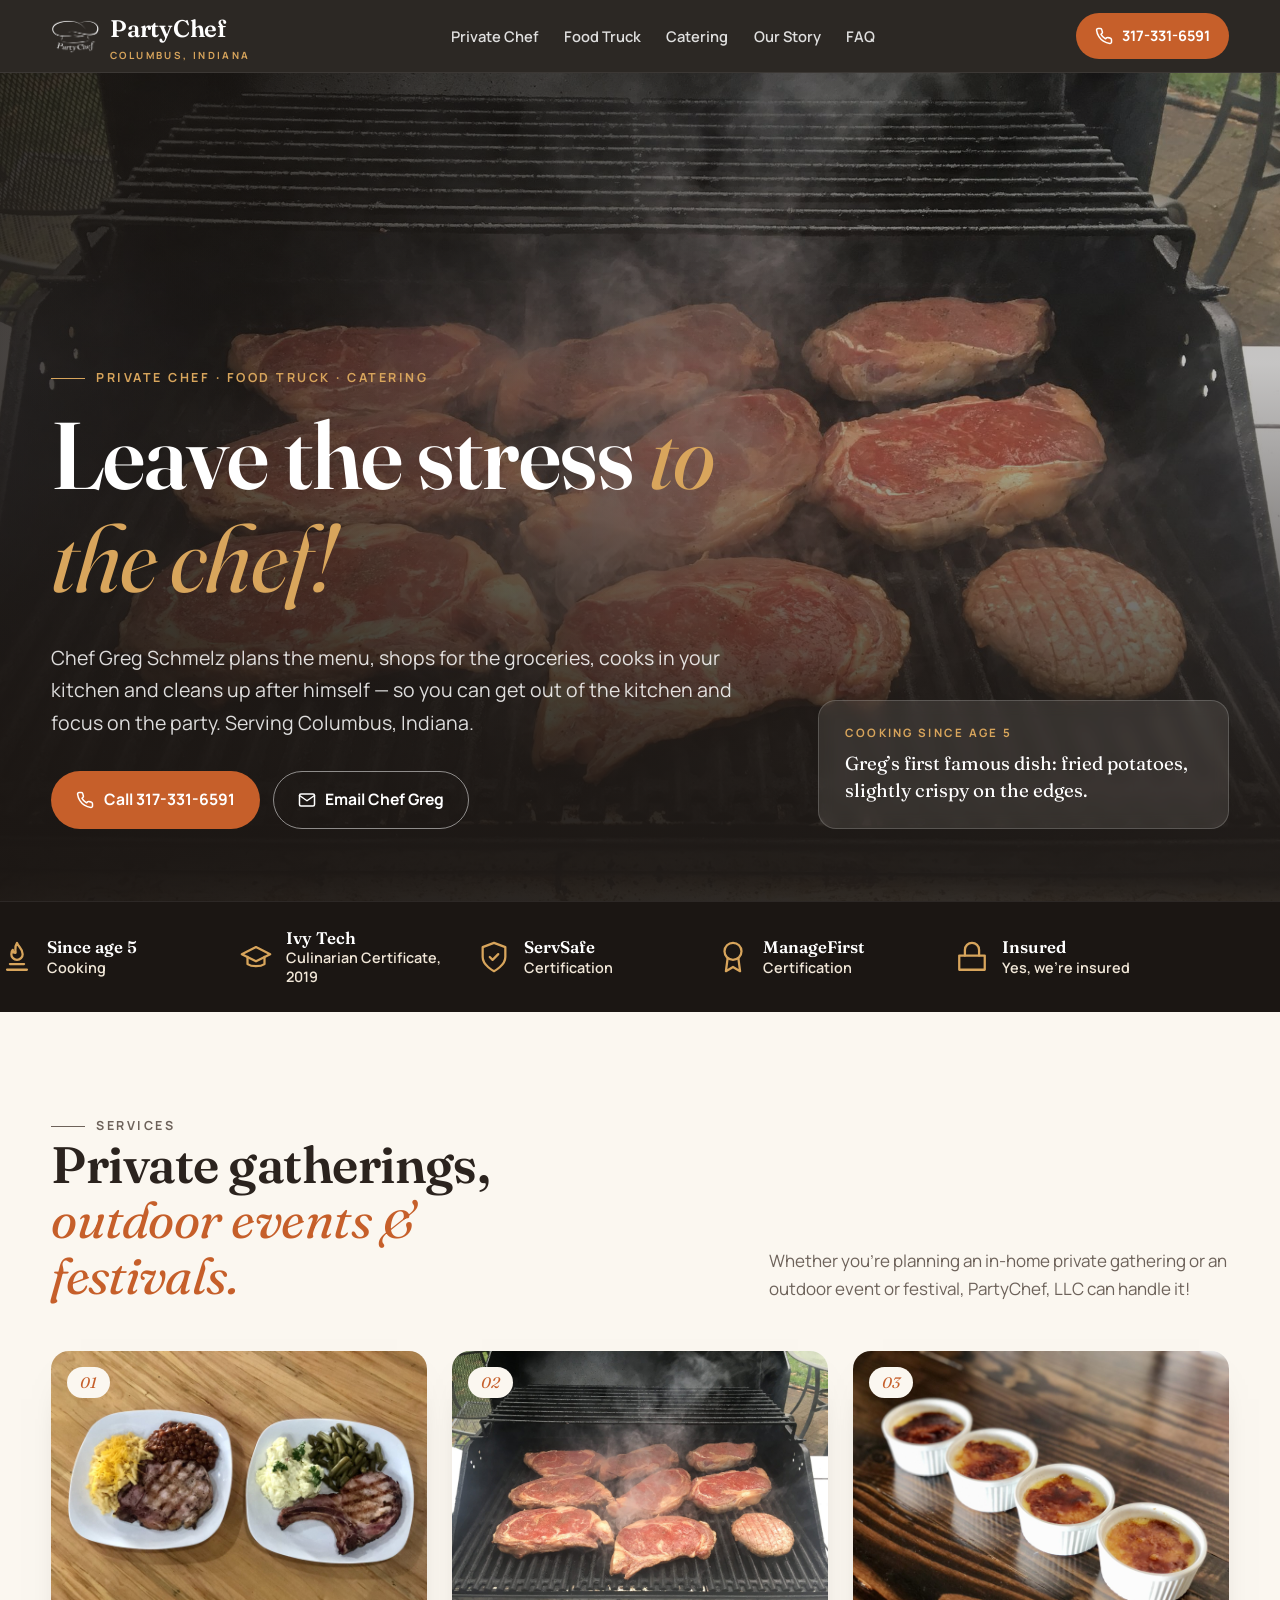
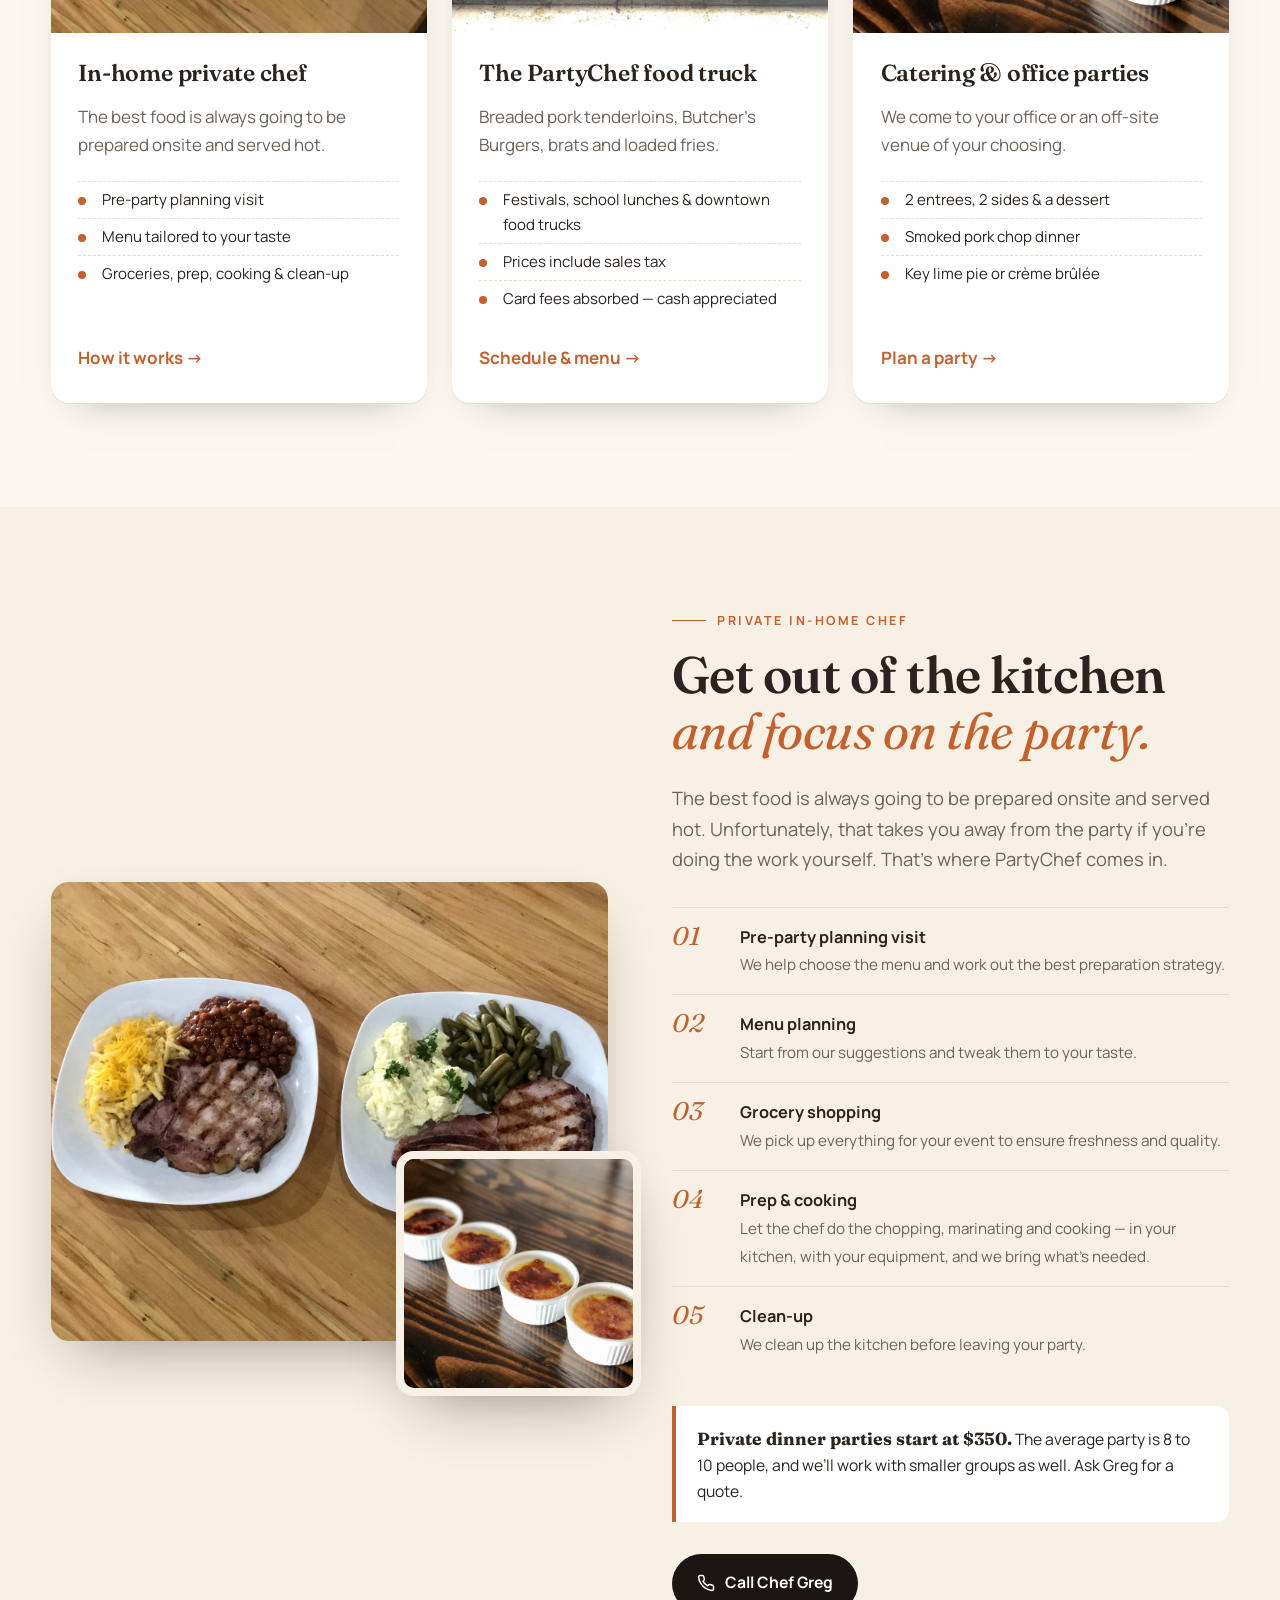
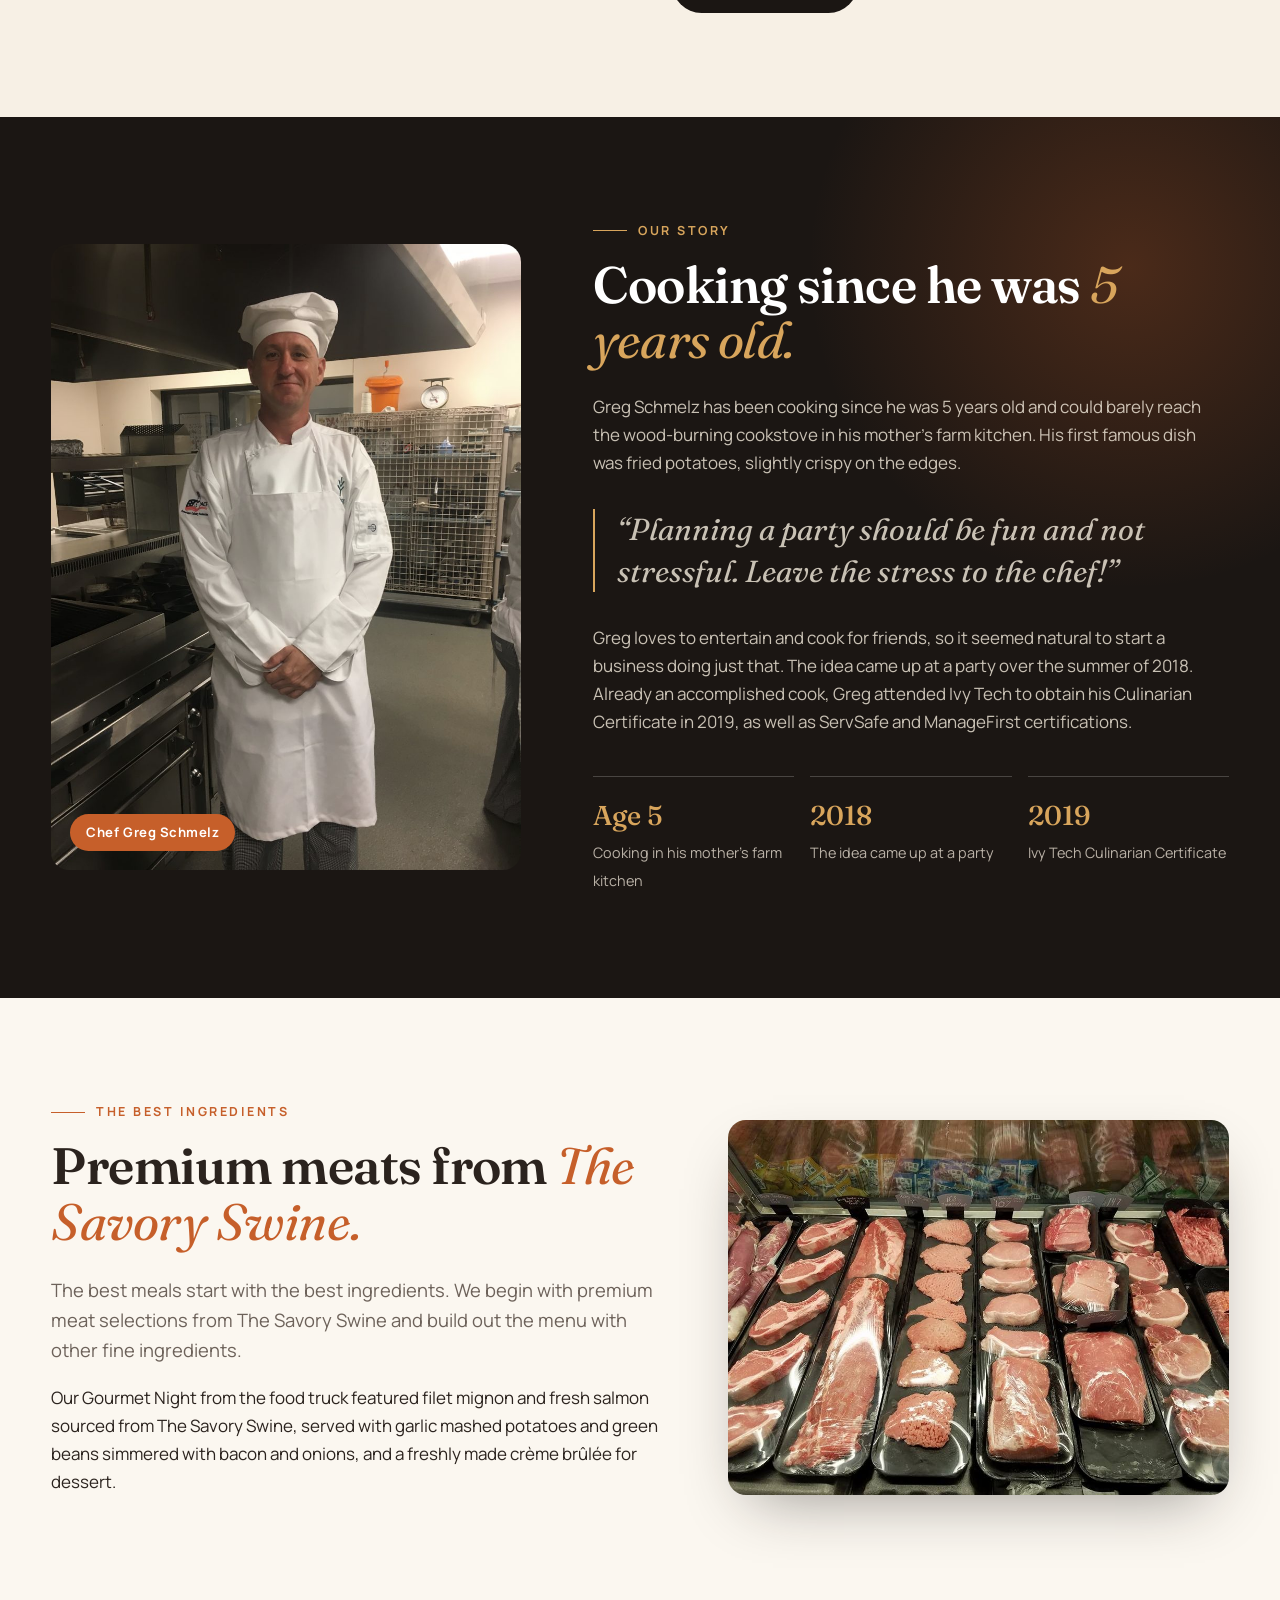
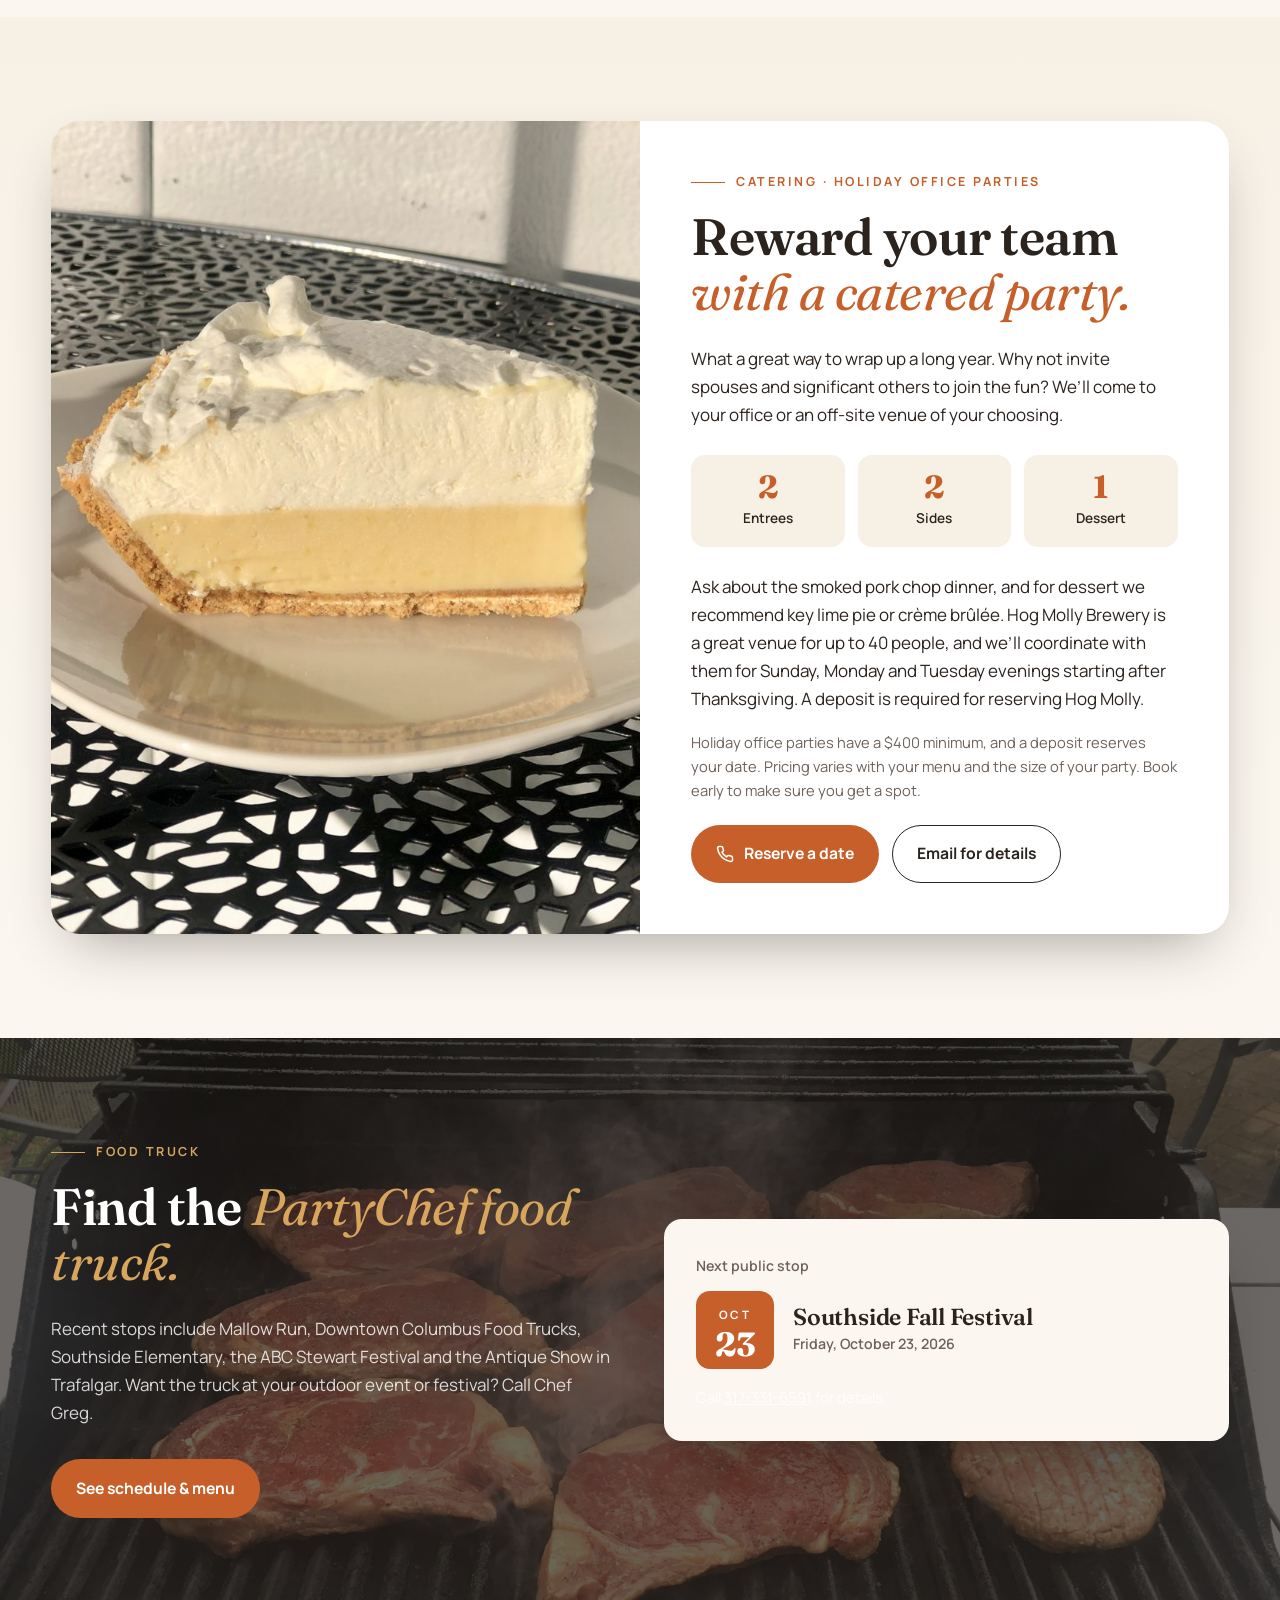
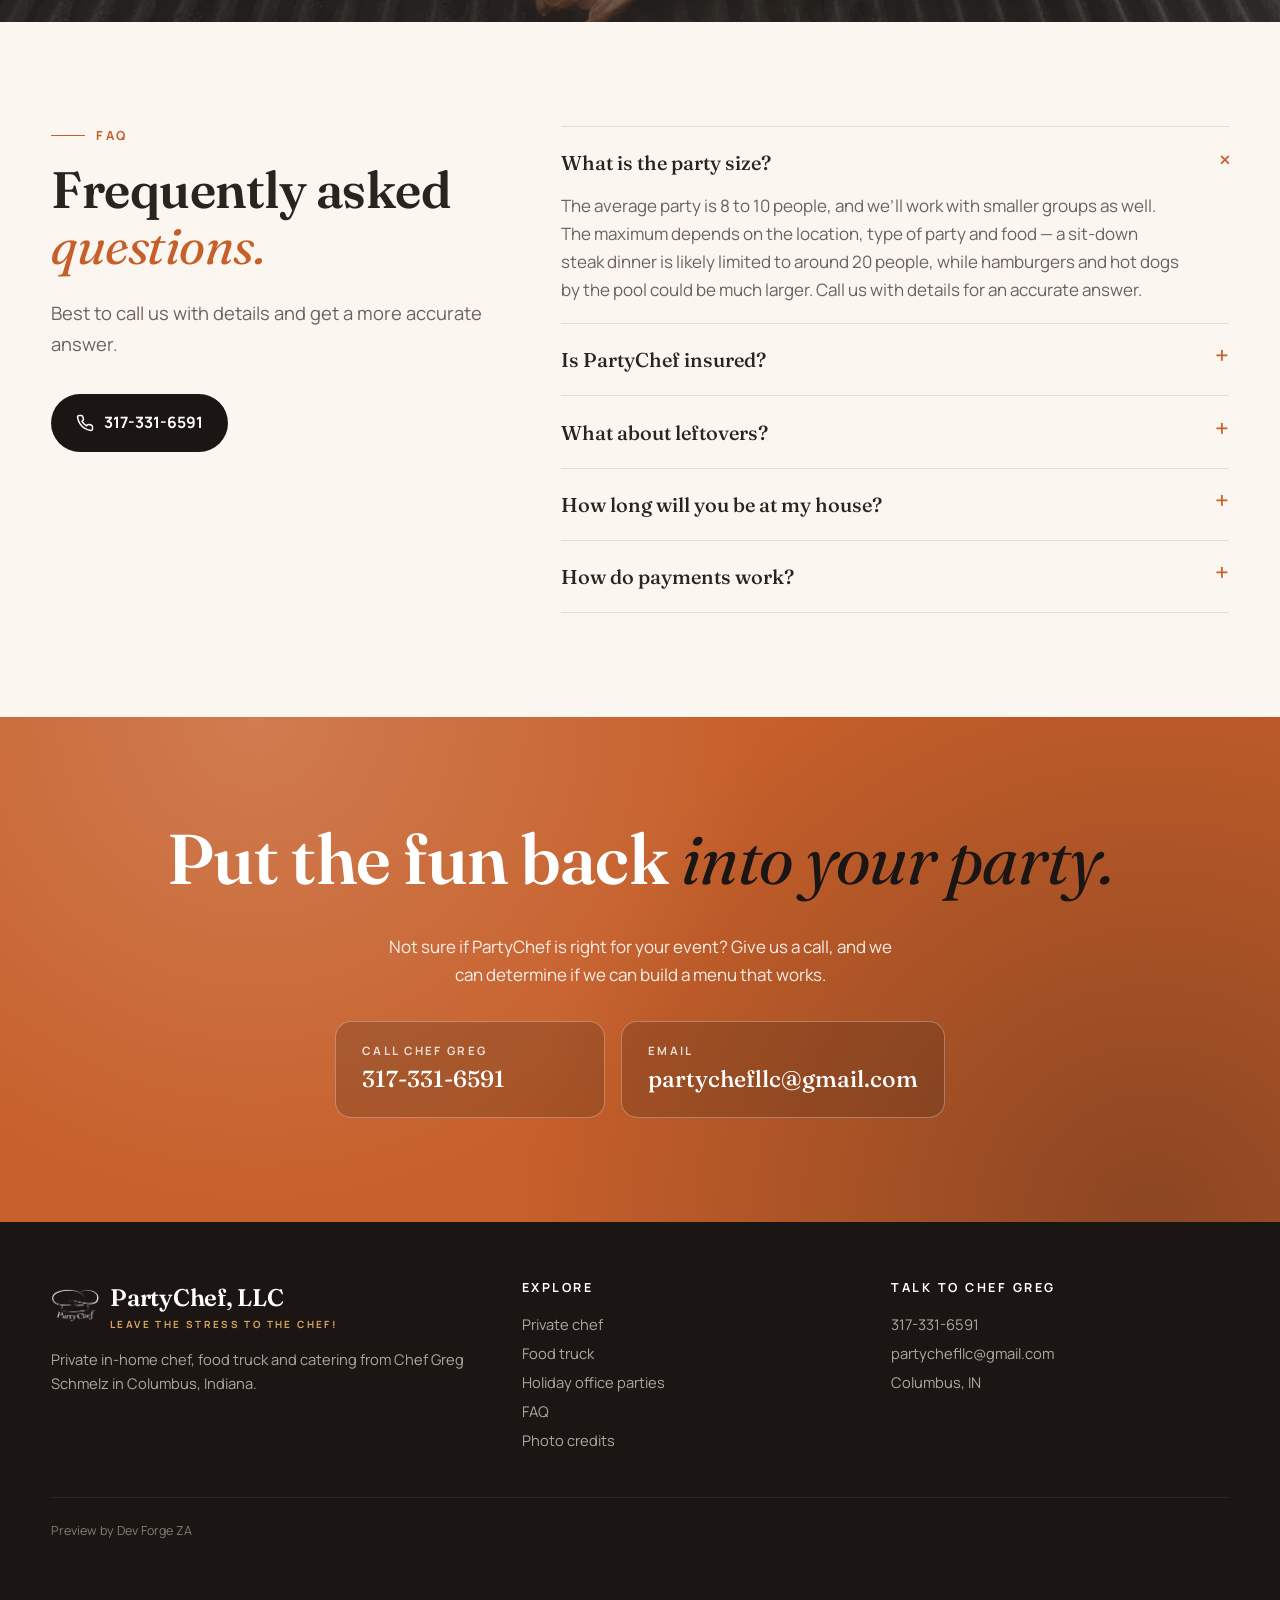
==== commit 6e34a345: "House rules: root SOURCES.txt, footer disclaimer, button font, source-verified copy, mobile hero pho" ====
--- a/index.html
+++ b/index.html
@@ -36,27 +36,27 @@
   <div class="wrap hero-inner">
     <div>
       <p class="eyebrow">Private chef &middot; Food truck &middot; Catering</p>
-      <h1>Leave the stress <em>to the chef.</em></h1>
-      <p class="lede">Chef Greg Schmelz plans the menu, shops for the groceries, cooks in your kitchen and cleans up after himself &mdash; so you can get out of the kitchen and enjoy your own party. Serving Columbus, Indiana.</p>
+      <h1>Leave the stress <em>to the chef!</em></h1>
+      <p class="lede">Chef Greg Schmelz plans the menu, shops for the groceries, cooks in your kitchen and cleans up after himself &mdash; so you can get out of the kitchen and focus on the party. Serving Columbus, Indiana.</p>
       <div class="cta-row">
         <a class="btn btn-ember" href="tel:+13173316591"><svg viewBox="0 0 24 24" fill="none" stroke="currentColor" stroke-width="2" stroke-linecap="round" stroke-linejoin="round" aria-hidden="true"><path d="M22 16.9v3a2 2 0 0 1-2.2 2 19.8 19.8 0 0 1-8.6-3.1 19.5 19.5 0 0 1-6-6A19.8 19.8 0 0 1 2.1 4.2 2 2 0 0 1 4.1 2h3a2 2 0 0 1 2 1.7c.1.9.4 1.8.7 2.7a2 2 0 0 1-.5 2.1L8 9.8a16 16 0 0 0 6 6l1.3-1.3a2 2 0 0 1 2.1-.4c.9.3 1.8.6 2.7.7a2 2 0 0 1 1.7 2z"/></svg> Call 317-331-6591</a>
         <a class="btn btn-ghost" href="mailto:partychefllc@gmail.com?subject=Party%20inquiry"><svg viewBox="0 0 24 24" fill="none" stroke="currentColor" stroke-width="2" stroke-linecap="round" stroke-linejoin="round" aria-hidden="true"><rect x="2" y="4" width="20" height="16" rx="2"/><path d="m22 6-10 7L2 6"/></svg> Email Chef Greg</a>
       </div>
     </div>
     <aside class="hero-note">
-      <span>Where it started</span>
-      Greg&rsquo;s first famous dish? Fried potatoes on his mother&rsquo;s farm wood stove &mdash; slightly crispy on the edges.
+      <span>Cooking since age 5</span>
+      Greg&rsquo;s first famous dish: fried potatoes, slightly crispy on the edges.
     </aside>
   </div>
 </section>
 
 <div class="creds" aria-label="Credentials">
   <ul class="wrap">
-    <li><svg viewBox="0 0 24 24" fill="none" stroke="currentColor" stroke-width="1.6" stroke-linecap="round" stroke-linejoin="round"><path d="M12 2c1 3 4 4 4 8a4 4 0 0 1-8 0c0-2 1-3 1-3s0 2 2 2c0-3-1-4 1-7z"/><path d="M5 21h14M7 17h10"/></svg><span><b>Since age 5</b>Farm-kitchen cook</span></li>
+    <li><svg viewBox="0 0 24 24" fill="none" stroke="currentColor" stroke-width="1.6" stroke-linecap="round" stroke-linejoin="round"><path d="M12 2c1 3 4 4 4 8a4 4 0 0 1-8 0c0-2 1-3 1-3s0 2 2 2c0-3-1-4 1-7z"/><path d="M5 21h14M7 17h10"/></svg><span><b>Since age 5</b>Cooking</span></li>
     <li><svg viewBox="0 0 24 24" fill="none" stroke="currentColor" stroke-width="1.6" stroke-linecap="round" stroke-linejoin="round"><path d="M22 10 12 5 2 10l10 5 10-5z"/><path d="M6 12v5c3 2 9 2 12 0v-5"/></svg><span><b>Ivy Tech</b>Culinarian Certificate, 2019</span></li>
-    <li><svg viewBox="0 0 24 24" fill="none" stroke="currentColor" stroke-width="1.6" stroke-linecap="round" stroke-linejoin="round"><path d="M12 22s8-4 8-10V5l-8-3-8 3v7c0 6 8 10 8 10z"/><path d="m9 12 2 2 4-4"/></svg><span><b>ServSafe</b>Certified food safety</span></li>
-    <li><svg viewBox="0 0 24 24" fill="none" stroke="currentColor" stroke-width="1.6" stroke-linecap="round" stroke-linejoin="round"><circle cx="12" cy="8" r="6"/><path d="M8.2 13 7 22l5-3 5 3-1.2-9"/></svg><span><b>ManageFirst</b>Certified</span></li>
-    <li><svg viewBox="0 0 24 24" fill="none" stroke="currentColor" stroke-width="1.6" stroke-linecap="round" stroke-linejoin="round"><path d="M3 11h18v10H3z"/><path d="M7 11V7a5 5 0 0 1 10 0v4"/></svg><span><b>Insured</b>Covered in your kitchen</span></li>
+    <li><svg viewBox="0 0 24 24" fill="none" stroke="currentColor" stroke-width="1.6" stroke-linecap="round" stroke-linejoin="round"><path d="M12 22s8-4 8-10V5l-8-3-8 3v7c0 6 8 10 8 10z"/><path d="m9 12 2 2 4-4"/></svg><span><b>ServSafe</b>Certification</span></li>
+    <li><svg viewBox="0 0 24 24" fill="none" stroke="currentColor" stroke-width="1.6" stroke-linecap="round" stroke-linejoin="round"><circle cx="12" cy="8" r="6"/><path d="M8.2 13 7 22l5-3 5 3-1.2-9"/></svg><span><b>ManageFirst</b>Certification</span></li>
+    <li><svg viewBox="0 0 24 24" fill="none" stroke="currentColor" stroke-width="1.6" stroke-linecap="round" stroke-linejoin="round"><path d="M3 11h18v10H3z"/><path d="M7 11V7a5 5 0 0 1 10 0v4"/></svg><span><b>Insured</b>Yes, we&rsquo;re insured</span></li>
   </ul>
 </div>
 
@@ -64,17 +64,17 @@
   <div class="wrap">
     <div class="section-head">
       <div>
-        <p class="eyebrow">Three ways to eat well</p>
-        <h2>Your party, <em>our kitchen skills.</em></h2>
-      </div>
-      <p>Whether you&rsquo;re planning an in-home private gathering or an outdoor event or festival, PartyChef can handle it. Not sure we&rsquo;re the right fit? Give us a call and we&rsquo;ll see if we can build a menu that works.</p>
+        <p class="eyebrow">Services</p>
+        <h2>Private gatherings, <em>outdoor events &amp; festivals.</em></h2>
+      </div>
+      <p>Whether you&rsquo;re planning an in-home private gathering or an outdoor event or festival, PartyChef, LLC can handle it!</p>
     </div>
     <div class="cards">
       <article class="card">
         <figure><img src="images/pork-chop-dinner.jpg" alt="Two plated smoked pork chop dinners with sides" loading="lazy" width="1600" height="1200"><span class="num">01</span></figure>
         <div class="card-body">
           <h3>In-home private chef</h3>
-          <p>A chef-cooked dinner party served hot, right from your own kitchen.</p>
+          <p>The best food is always going to be prepared onsite and served hot.</p>
           <ul><li>Pre-party planning visit</li><li>Menu tailored to your taste</li><li>Groceries, prep, cooking &amp; clean-up</li></ul>
           <a class="card-link" href="#private-chef">How it works &rarr;</a>
         </div>
@@ -83,8 +83,8 @@
         <figure><img src="images/grill-steaks.jpg" alt="Steaks on Chef Greg's grill" loading="lazy" width="2000" height="1500"><span class="num">02</span></figure>
         <div class="card-body">
           <h3>The PartyChef food truck</h3>
-          <p>Hand-breaded pork tenderloins, Butcher&rsquo;s Burgers, brats and loaded fries at events around Columbus.</p>
-          <ul><li>Festivals, school lunches &amp; downtown nights</li><li>Prices include sales tax</li><li>Card fees on us &mdash; cash appreciated</li></ul>
+          <p>Breaded pork tenderloins, Butcher&rsquo;s Burgers, brats and loaded fries.</p>
+          <ul><li>Festivals, school lunches &amp; downtown food trucks</li><li>Prices include sales tax</li><li>Card fees absorbed &mdash; cash appreciated</li></ul>
           <a class="card-link" href="food-truck.html">Schedule &amp; menu &rarr;</a>
         </div>
       </article>
@@ -92,8 +92,8 @@
         <figure><img src="images/creme-brulee.jpg" alt="A row of torched crème brûlée ramekins" loading="lazy" width="1600" height="1200"><span class="num">03</span></figure>
         <div class="card-body">
           <h3>Catering &amp; office parties</h3>
-          <p>We come to your office or an off-site venue with a full dinner for the team.</p>
-          <ul><li>2 entrees, 2 sides &amp; a dessert</li><li>Smoked pork chop dinners</li><li>Key lime pie or crème brûlée</li></ul>
+          <p>We come to your office or an off-site venue of your choosing.</p>
+          <ul><li>2 entrees, 2 sides &amp; a dessert</li><li>Smoked pork chop dinner</li><li>Key lime pie or crème brûlée</li></ul>
           <a class="card-link" href="#catering">Plan a party &rarr;</a>
         </div>
       </article>
@@ -109,17 +109,17 @@
     </div>
     <div>
       <p class="eyebrow">Private in-home chef</p>
-      <h2>Great food, served hot. <em>You stay with your guests.</em></h2>
-      <p class="lede">The best food is prepared on site and served hot &mdash; but doing it yourself takes you away from the party. That&rsquo;s where we come in.</p>
+      <h2>Get out of the kitchen <em>and focus on the party.</em></h2>
+      <p class="lede">The best food is always going to be prepared onsite and served hot. Unfortunately, that takes you away from the party if you&rsquo;re doing the work yourself. That&rsquo;s where PartyChef comes in.</p>
       <ol class="steps">
         <li><div><b>Pre-party planning visit</b><span>We help choose the menu and work out the best preparation strategy.</span></div></li>
         <li><div><b>Menu planning</b><span>Start from our suggestions and tweak them to your taste.</span></div></li>
         <li><div><b>Grocery shopping</b><span>We pick up everything for your event to ensure freshness and quality.</span></div></li>
         <li><div><b>Prep &amp; cooking</b><span>Let the chef do the chopping, marinating and cooking &mdash; in your kitchen, with your equipment, and we bring what&rsquo;s needed.</span></div></li>
-        <li><div><b>Clean-up</b><span>We clean the kitchen before we leave. The leftovers are yours to keep.</span></div></li>
+        <li><div><b>Clean-up</b><span>We clean up the kitchen before leaving your party.</span></div></li>
       </ol>
-      <p class="price-note"><b>Private dinner parties start at $350.</b> A typical party is 8 to 10 guests, and we&rsquo;re happy to cook for smaller groups too. Ask Greg for a quote on your menu.</p>
-      <a class="btn btn-dark" href="tel:+13173316591"><svg viewBox="0 0 24 24" fill="none" stroke="currentColor" stroke-width="2" stroke-linecap="round" stroke-linejoin="round" aria-hidden="true"><path d="M22 16.9v3a2 2 0 0 1-2.2 2 19.8 19.8 0 0 1-8.6-3.1 19.5 19.5 0 0 1-6-6A19.8 19.8 0 0 1 2.1 4.2 2 2 0 0 1 4.1 2h3a2 2 0 0 1 2 1.7c.1.9.4 1.8.7 2.7a2 2 0 0 1-.5 2.1L8 9.8a16 16 0 0 0 6 6l1.3-1.3a2 2 0 0 1 2.1-.4c.9.3 1.8.6 2.7.7a2 2 0 0 1 1.7 2z"/></svg> Book a planning call</a>
+      <p class="price-note"><b>Private dinner parties start at $350.</b> The average party is 8 to 10 people, and we&rsquo;ll work with smaller groups as well. Ask Greg for a quote.</p>
+      <a class="btn btn-dark" href="tel:+13173316591"><svg viewBox="0 0 24 24" fill="none" stroke="currentColor" stroke-width="2" stroke-linecap="round" stroke-linejoin="round" aria-hidden="true"><path d="M22 16.9v3a2 2 0 0 1-2.2 2 19.8 19.8 0 0 1-8.6-3.1 19.5 19.5 0 0 1-6-6A19.8 19.8 0 0 1 2.1 4.2 2 2 0 0 1 4.1 2h3a2 2 0 0 1 2 1.7c.1.9.4 1.8.7 2.7a2 2 0 0 1-.5 2.1L8 9.8a16 16 0 0 0 6 6l1.3-1.3a2 2 0 0 1 2.1-.4c.9.3 1.8.6 2.7.7a2 2 0 0 1 1.7 2z"/></svg> Call Chef Greg</a>
     </div>
   </div>
 </section>
@@ -132,13 +132,13 @@
     </figure>
     <div>
       <p class="eyebrow" style="color:var(--gold)">Our story</p>
-      <h2>It started at a <em>farm wood stove.</em></h2>
-      <p>Greg has been cooking since he was five years old and could barely reach the wood-burning cookstove in his mother&rsquo;s farm kitchen. His first famous dish was fried potatoes &mdash; slightly crispy on the edges.</p>
+      <h2>Cooking since he was <em>5 years old.</em></h2>
+      <p>Greg Schmelz has been cooking since he was 5 years old and could barely reach the wood-burning cookstove in his mother&rsquo;s farm kitchen. His first famous dish was fried potatoes, slightly crispy on the edges.</p>
       <p class="pull">&ldquo;Planning a party should be fun and not stressful. Leave the stress to the chef!&rdquo;</p>
-      <p>Greg loves to entertain and cook for friends, so starting a business doing just that felt natural. The idea for PartyChef came up at a party in the summer of 2018. Already an accomplished cook, he went on to earn his Culinarian Certificate from Ivy Tech in 2019, along with ServSafe and ManageFirst certifications &mdash; and he&rsquo;s eager to bring it all into your kitchen.</p>
+      <p>Greg loves to entertain and cook for friends, so it seemed natural to start a business doing just that. The idea came up at a party over the summer of 2018. Already an accomplished cook, Greg attended Ivy Tech to obtain his Culinarian Certificate in 2019, as well as ServSafe and ManageFirst certifications.</p>
       <div class="timeline">
-        <div><b>Age 5</b><span>Fried potatoes on the farm wood stove</span></div>
-        <div><b>2018</b><span>The PartyChef idea, born at a party</span></div>
+        <div><b>Age 5</b><span>Cooking in his mother&rsquo;s farm kitchen</span></div>
+        <div><b>2018</b><span>The idea came up at a party</span></div>
         <div><b>2019</b><span>Ivy Tech Culinarian Certificate</span></div>
       </div>
     </div>
@@ -150,11 +150,10 @@
     <div>
       <p class="eyebrow">The best ingredients</p>
       <h2>Premium meats from <em>The Savory Swine.</em></h2>
-      <p class="lede">The best meals start with the best ingredients. We begin with premium meat selections from The Savory Swine, right here in Columbus, and build out the menu with other fine ingredients.</p>
-      <p>On our Gourmet Nights from the truck, that has meant Savory Swine filet mignon and fresh grilled salmon with garlic mashed potatoes, green beans simmered with bacon and onions, and a freshly made crème brûlée to finish.</p>
-      <div class="tags"><span>Filet mignon</span><span>Smoked pork chops</span><span>Fresh salmon</span><span>Grilled steaks</span><span>Crème brûlée</span></div>
-    </div>
-    <img src="images/meat-display.jpg" alt="A butcher case of premium cuts" loading="lazy" width="960" height="720">
+      <p class="lede">The best meals start with the best ingredients. We begin with premium meat selections from The Savory Swine and build out the menu with other fine ingredients.</p>
+      <p>Our Gourmet Night from the food truck featured filet mignon and fresh salmon sourced from The Savory Swine, served with garlic mashed potatoes and green beans simmered with bacon and onions, and a freshly made crème brûlée for dessert.</p>
+    </div>
+    <img src="images/meat-display.jpg" alt="Meat display" loading="lazy" width="960" height="720">
   </div>
 </section>
 
@@ -165,13 +164,13 @@
       <div class="office-body">
         <p class="eyebrow">Catering &middot; Holiday office parties</p>
         <h2>Reward your team <em>with a catered party.</em></h2>
-        <p>What a great way to wrap up a long year. Invite spouses and significant others to join the fun &mdash; we&rsquo;ll come to your office or an off-site venue of your choosing.</p>
+        <p>What a great way to wrap up a long year. Why not invite spouses and significant others to join the fun? We&rsquo;ll come to your office or an off-site venue of your choosing.</p>
         <div class="menu-formula">
           <div><b>2</b><span>Entrees</span></div>
           <div><b>2</b><span>Sides</span></div>
           <div><b>1</b><span>Dessert</span></div>
         </div>
-        <p>Try the smoked pork chop dinner, and for dessert we recommend key lime pie or crème brûlée. Hog Molly Brewery is a great venue for up to 40 people, and we&rsquo;ll coordinate with them for Sunday, Monday and Tuesday evenings after Thanksgiving.</p>
+        <p>Ask about the smoked pork chop dinner, and for dessert we recommend key lime pie or crème brûlée. Hog Molly Brewery is a great venue for up to 40 people, and we&rsquo;ll coordinate with them for Sunday, Monday and Tuesday evenings starting after Thanksgiving. A deposit is required for reserving Hog Molly.</p>
         <p class="fine">Holiday office parties have a $400 minimum, and a deposit reserves your date. Pricing varies with your menu and the size of your party. Book early to make sure you get a spot.</p>
         <div class="cta-row" style="margin-top:1.4rem">
           <a class="btn btn-ember" href="tel:+13173316591"><svg viewBox="0 0 24 24" fill="none" stroke="currentColor" stroke-width="2" stroke-linecap="round" stroke-linejoin="round" aria-hidden="true"><path d="M22 16.9v3a2 2 0 0 1-2.2 2 19.8 19.8 0 0 1-8.6-3.1 19.5 19.5 0 0 1-6-6A19.8 19.8 0 0 1 2.1 4.2 2 2 0 0 1 4.1 2h3a2 2 0 0 1 2 1.7c.1.9.4 1.8.7 2.7a2 2 0 0 1-.5 2.1L8 9.8a16 16 0 0 0 6 6l1.3-1.3a2 2 0 0 1 2.1-.4c.9.3 1.8.6 2.7.7a2 2 0 0 1 1.7 2z"/></svg> Reserve a date</a>
@@ -186,9 +185,9 @@
   <img src="images/grill-steaks.jpg" alt="" loading="lazy" width="2000" height="1500">
   <div class="wrap">
     <div>
-      <p class="eyebrow" style="color:var(--gold)">On the road</p>
+      <p class="eyebrow" style="color:var(--gold)">Food truck</p>
       <h2>Find the <em>PartyChef food truck.</em></h2>
-      <p>You&rsquo;ll find us at Mallow Run evenings, Downtown Columbus Food Trucks, school lunches, festivals and antique shows around south-central Indiana. Want the truck at your event? Call Chef Greg.</p>
+      <p>Recent stops include Mallow Run, Downtown Columbus Food Trucks, Southside Elementary, the ABC Stewart Festival and the Antique Show in Trafalgar. Want the truck at your outdoor event or festival? Call Chef Greg.</p>
       <div class="cta-row"><a class="btn btn-ember" href="food-truck.html">See schedule &amp; menu</a></div>
     </div>
     <div class="next-stop">
@@ -197,7 +196,7 @@
         <div class="cal"><span>Oct</span><b>23</b></div>
         <div><h3>Southside Fall Festival</h3><small>Friday, October 23, 2026</small></div>
       </div>
-      <p class="fine" style="margin:0">Dates can change &mdash; give us a call to confirm before you head out.</p>
+      <p class="fine" style="margin:0">Call <a href="tel:+13173316591">317-331-6591</a> for details.</p>
     </div>
   </div>
 </section>
@@ -205,14 +204,14 @@
 <section id="faq">
   <div class="wrap faq-grid">
     <div>
-      <p class="eyebrow">Good to know</p>
-      <h2>Questions, <em>answered.</em></h2>
-      <p class="lede">Every party is different. For anything not covered here, the fastest answer is a quick call.</p>
+      <p class="eyebrow">FAQ</p>
+      <h2>Frequently asked <em>questions.</em></h2>
+      <p class="lede">Best to call us with details and get a more accurate answer.</p>
       <a class="btn btn-dark" href="tel:+13173316591" style="margin-top:1rem"><svg viewBox="0 0 24 24" fill="none" stroke="currentColor" stroke-width="2" stroke-linecap="round" stroke-linejoin="round" aria-hidden="true"><path d="M22 16.9v3a2 2 0 0 1-2.2 2 19.8 19.8 0 0 1-8.6-3.1 19.5 19.5 0 0 1-6-6A19.8 19.8 0 0 1 2.1 4.2 2 2 0 0 1 4.1 2h3a2 2 0 0 1 2 1.7c.1.9.4 1.8.7 2.7a2 2 0 0 1-.5 2.1L8 9.8a16 16 0 0 0 6 6l1.3-1.3a2 2 0 0 1 2.1-.4c.9.3 1.8.6 2.7.7a2 2 0 0 1 1.7 2z"/></svg> 317-331-6591</a>
     </div>
     <div>
       <details open><summary>What is the party size?</summary><p>The average party is 8 to 10 people, and we&rsquo;ll work with smaller groups as well. The maximum depends on the location, type of party and food &mdash; a sit-down steak dinner is likely limited to around 20 people, while hamburgers and hot dogs by the pool could be much larger. Call us with details for an accurate answer.</p></details>
-      <details><summary>Is PartyChef insured?</summary><p>Yes. We&rsquo;re insured to cover any accidents that may occur in your kitchen as a result of PartyChef and our employees. We&rsquo;re happy to go over the policy at your event planning meeting.</p></details>
+      <details><summary>Is PartyChef insured?</summary><p>Yes. We&rsquo;re insured to cover any accidents that may occur in your kitchen as a result of PartyChef and our employees. Details of the policy can be discussed at the event planning meeting.</p></details>
       <details><summary>What about leftovers?</summary><p>You&rsquo;ve paid for the service and the food, so you keep the leftovers.</p></details>
       <details><summary>How long will you be at my house?</summary><p>It depends on the meal and menu. Crème brûlée, for example, extends the prep time. On-site time is tailored to your party.</p></details>
       <details><summary>How do payments work?</summary><p>We take 50% at booking and the remainder at the end of the party. We accept cash, personal checks and money orders.</p></details>
@@ -223,7 +222,7 @@
 <section class="contact" id="contact">
   <div class="wrap">
     <h2>Put the fun back <em>into your party.</em></h2>
-    <p>Tell Chef Greg about your date, your guests and what you love to eat. We&rsquo;ll take it from there.</p>
+    <p>Not sure if PartyChef is right for your event? Give us a call, and we can determine if we can build a menu that works.</p>
     <div class="contact-tiles">
       <a class="tile" href="tel:+13173316591"><small>Call Chef Greg</small><b>317-331-6591</b></a>
       <a class="tile" href="mailto:partychefllc@gmail.com"><small>Email</small><b>partychefllc@gmail.com</b></a>
@@ -245,6 +244,7 @@
           <li><a href="food-truck.html">Food truck</a></li>
           <li><a href="index.html#catering">Holiday office parties</a></li>
           <li><a href="index.html#faq">FAQ</a></li>
+          <li><a href="SOURCES.txt">Photo credits</a></li>
         </ul>
       </div>
       <div>
@@ -256,7 +256,7 @@
         </ul>
       </div>
     </div>
-    <p class="disclaimer">&copy; PartyChef, LLC. This is a speculative website preview created by Dev Forge ZA for demonstration purposes and is not the business&rsquo;s official live site unless adopted.</p>
+    <p class="disclaimer">Preview by Dev Forge ZA</p>
   </div>
 </footer>
 <div class="callbar">
--- a/styles.css
+++ b/styles.css
@@ -8,6 +8,7 @@
 html{scroll-behavior:smooth;scroll-padding-top:84px}
 body{margin:0;font-family:var(--sans);color:var(--ink);background:var(--paper);line-height:1.65;font-size:17px;-webkit-font-smoothing:antialiased}
 img{max-width:100%;height:auto;display:block}
+button{font:inherit}
 a{color:inherit}
 .wrap{width:min(1180px,92%);margin:0 auto}
 h1,h2,h3{font-family:var(--serif);font-weight:600;line-height:1.08;letter-spacing:-.01em;margin:0 0 .5em}
@@ -253,3 +254,15 @@
   .hero h1{font-size:2.9rem}
 }
 @media (prefers-reduced-motion:reduce){*{transition:none!important;scroll-behavior:auto!important}}
+
+/* unpriced menu rows: no dotted leader */
+.menu-item:not(:has(.price)) .dots,.menu-item .price:empty{display:none}
+
+/* 390px: hero photo visible on first screen */
+@media (max-width:560px){
+  .hero{display:block;min-height:0}
+  .hero > img{position:relative;inset:auto;height:44vh;min-height:260px;max-height:420px;transform:none;object-position:center 55%}
+  .hero::after{bottom:auto;height:44vh;min-height:260px;max-height:420px;background:linear-gradient(180deg,rgba(27,22,19,.15) 60%,var(--char) 100%)}
+  .hero-inner{padding:1.4rem 0 3rem;gap:1.6rem}
+  .hero h1{font-size:2.6rem}
+}
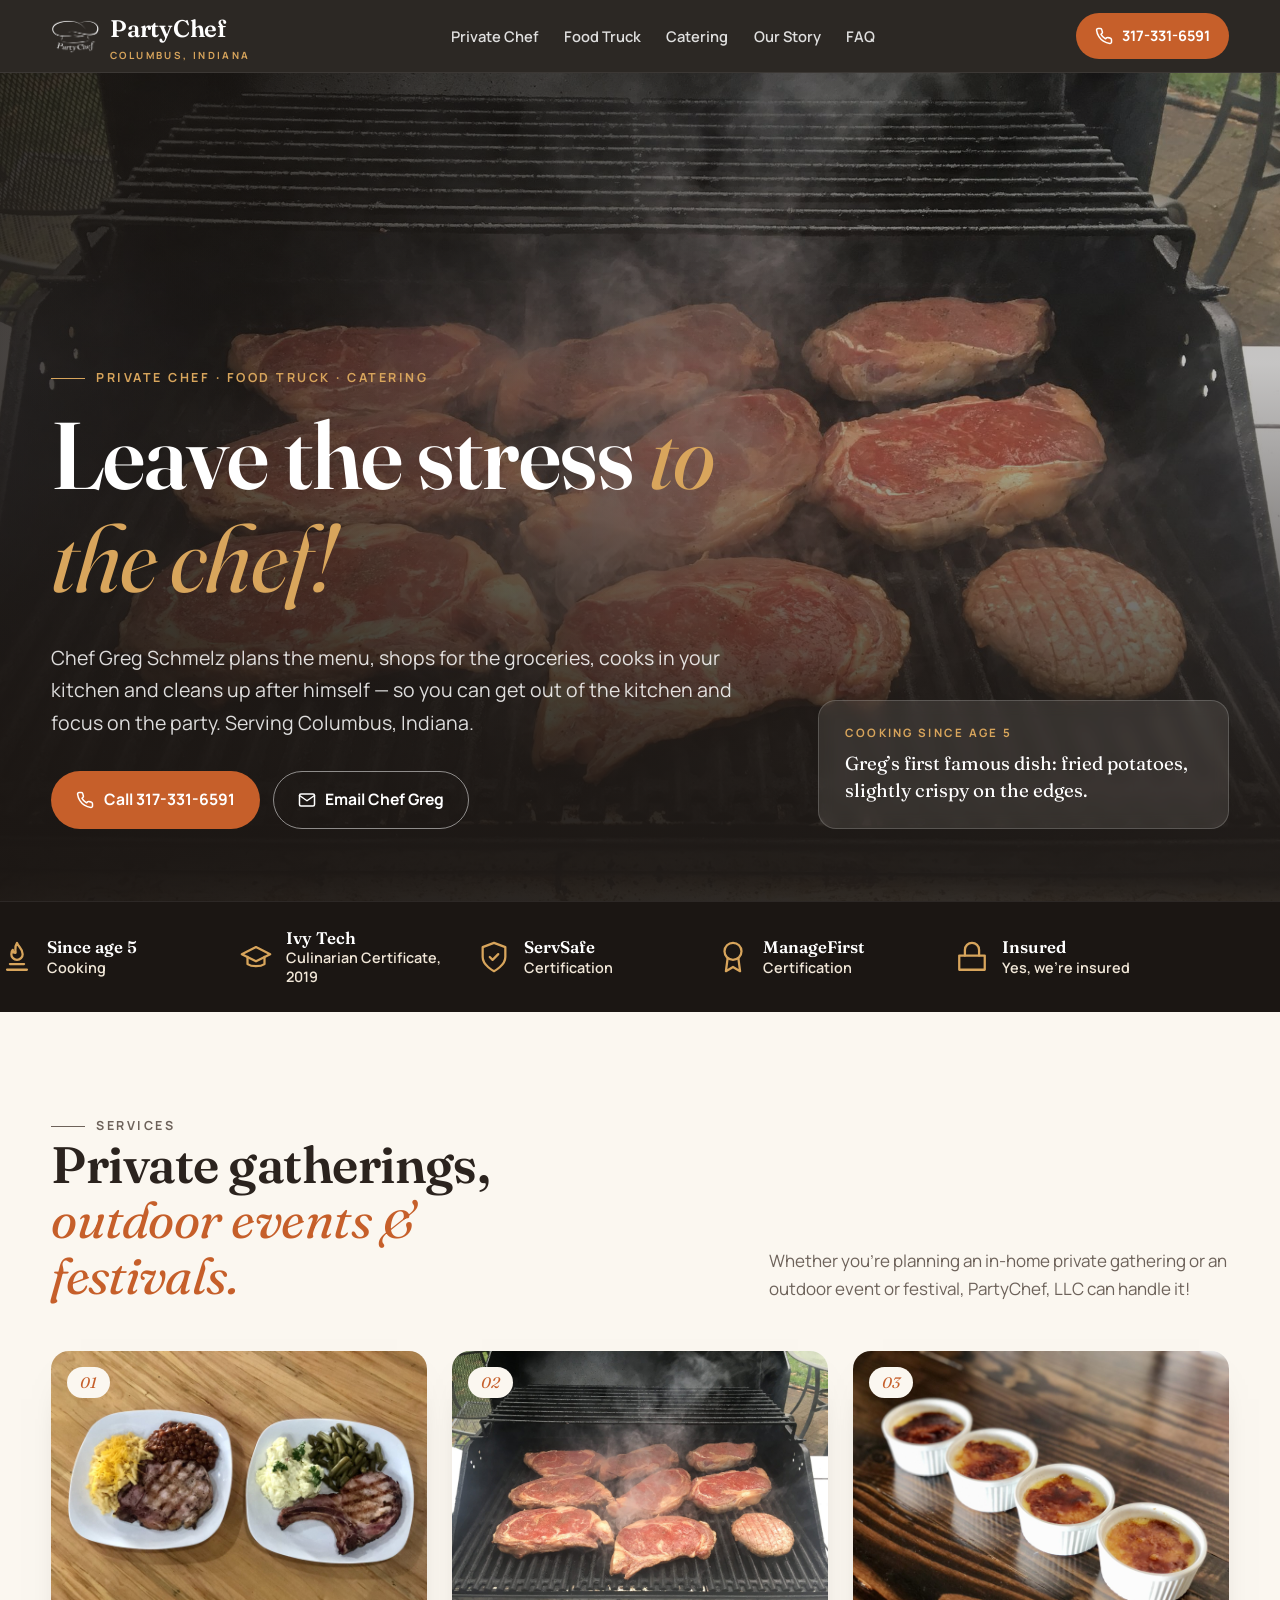
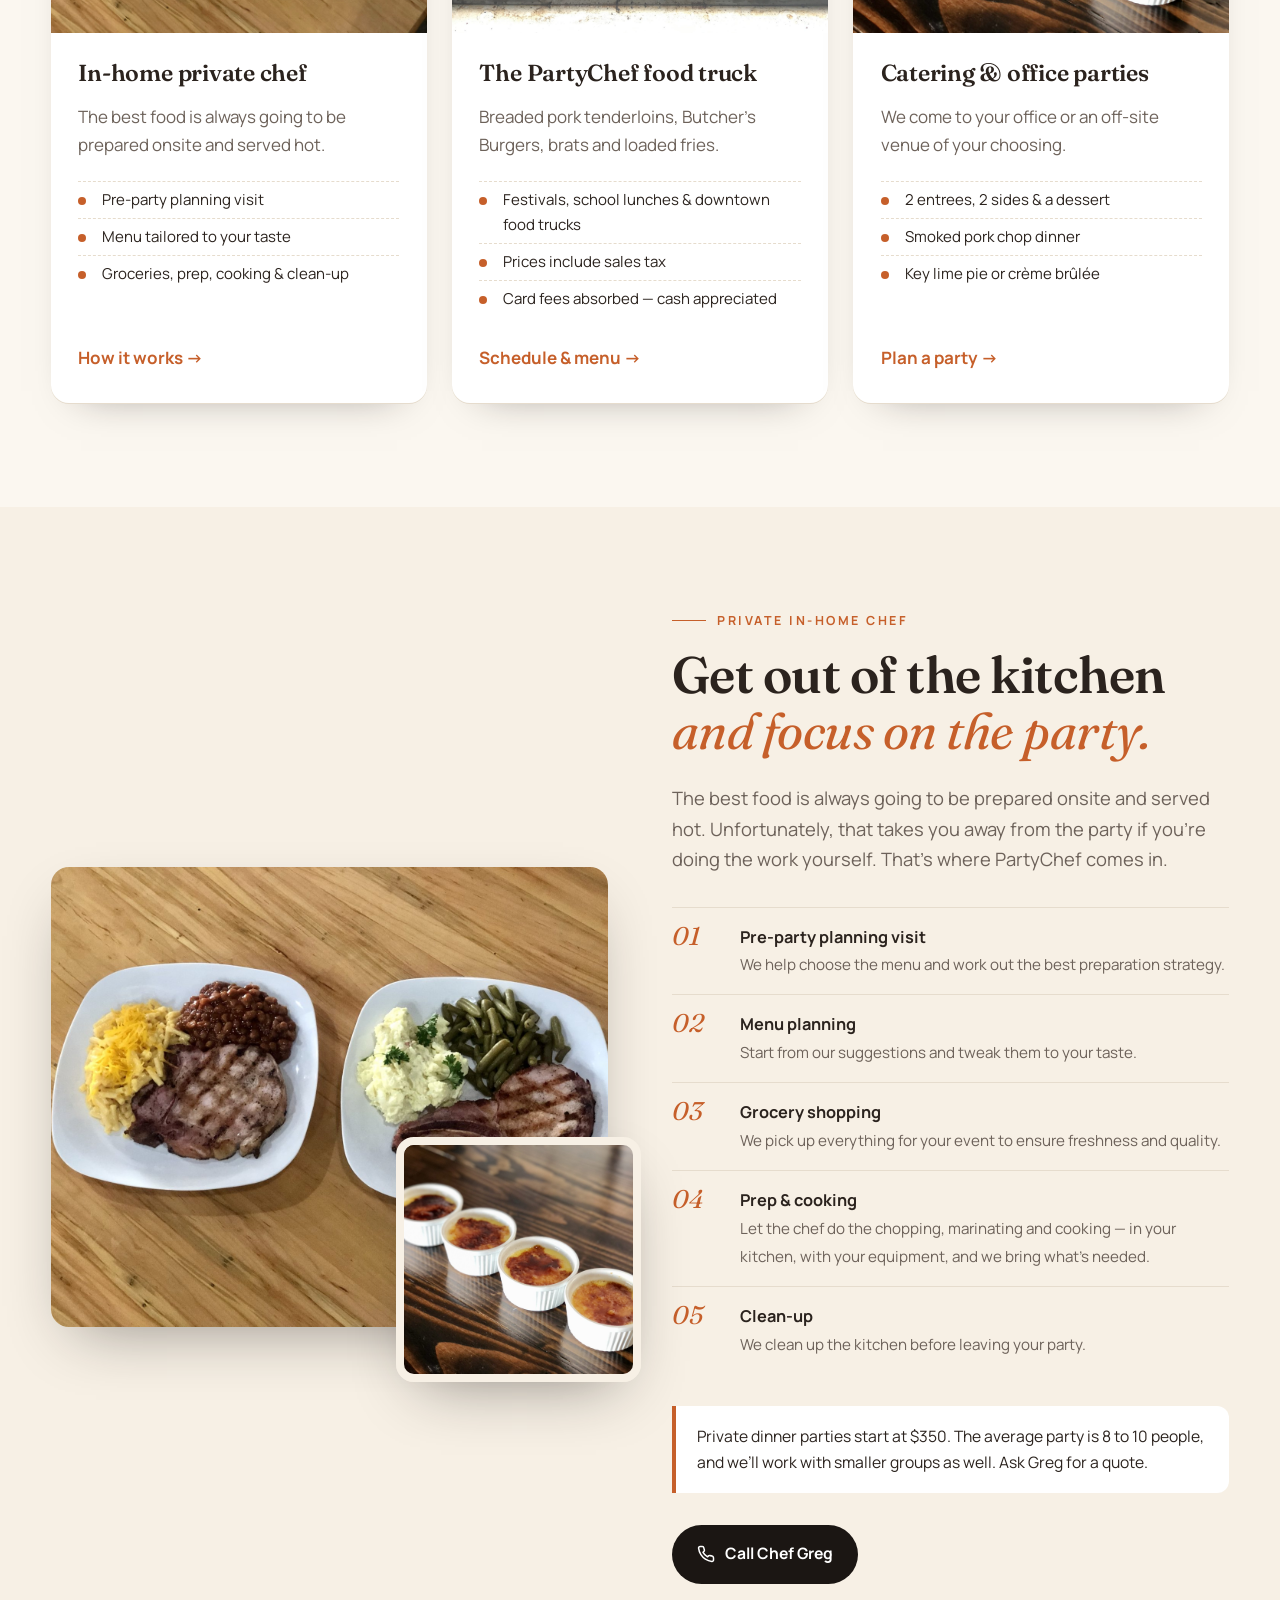
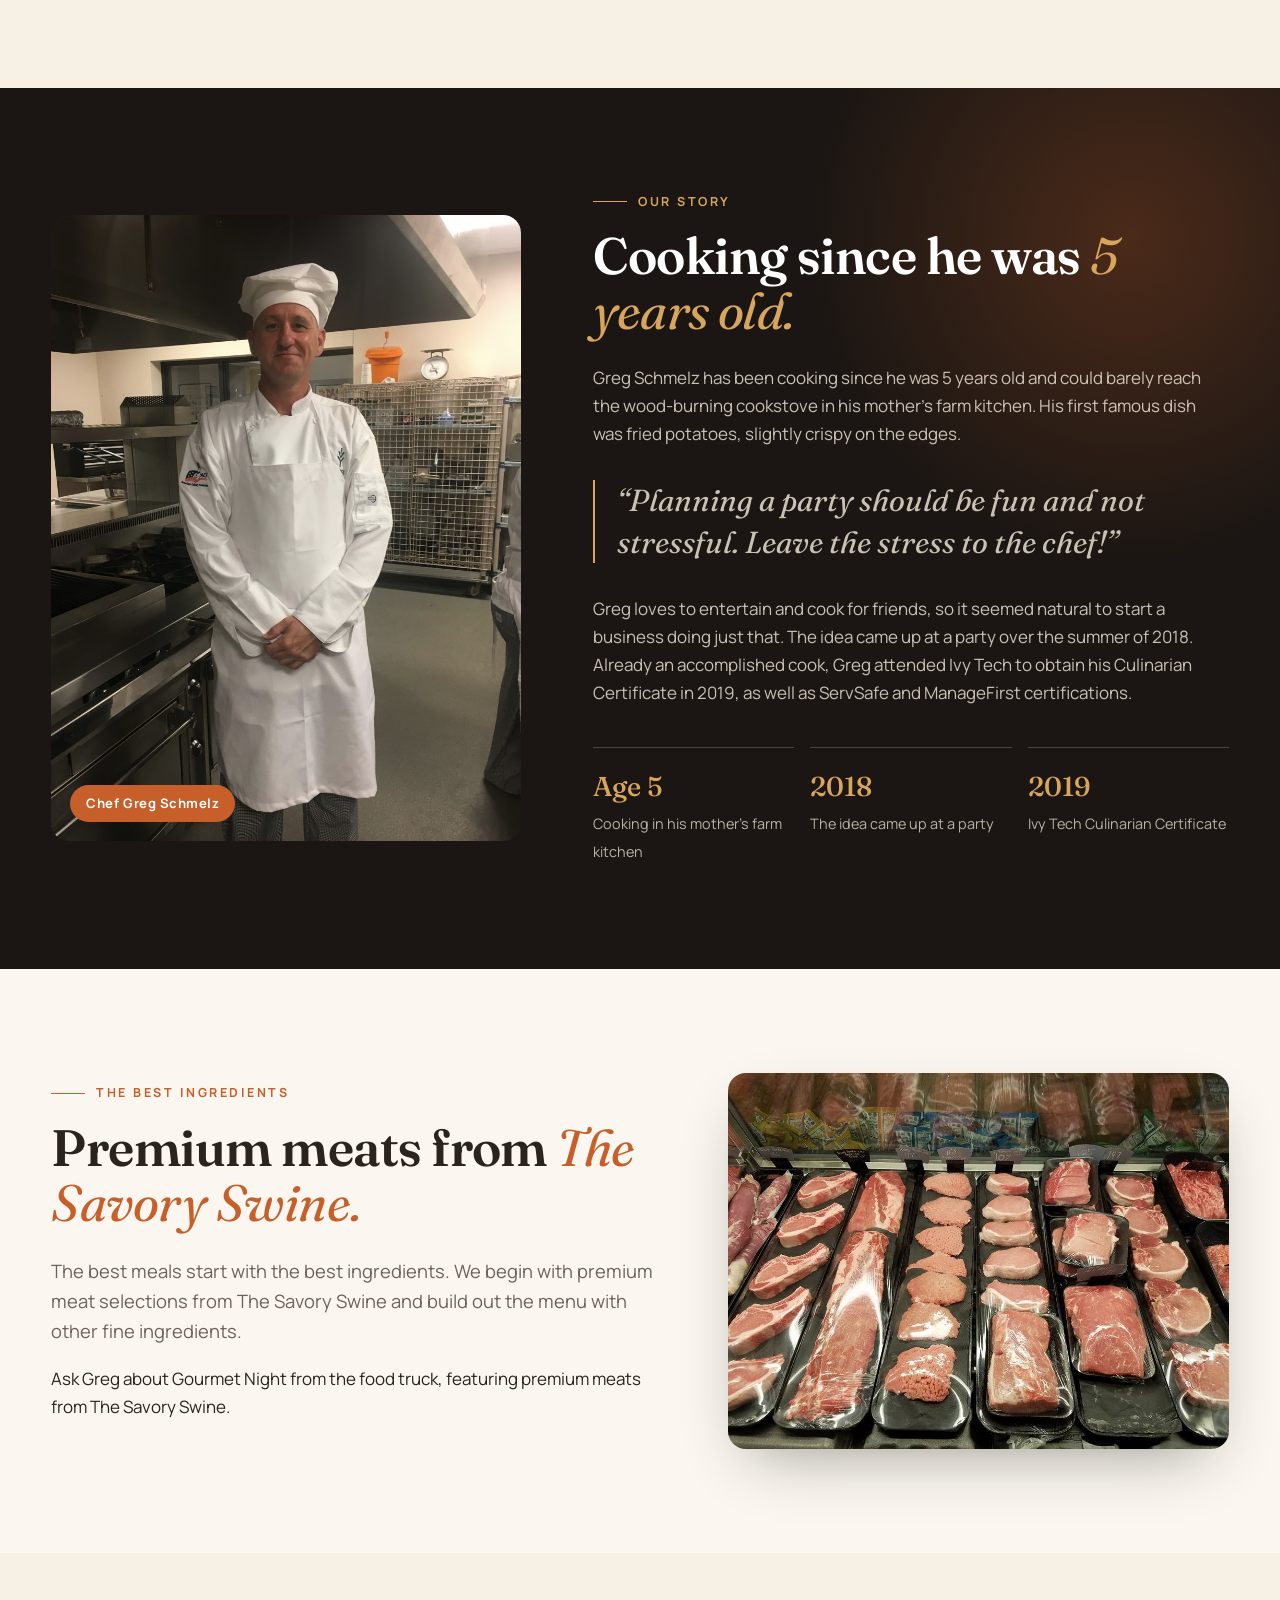
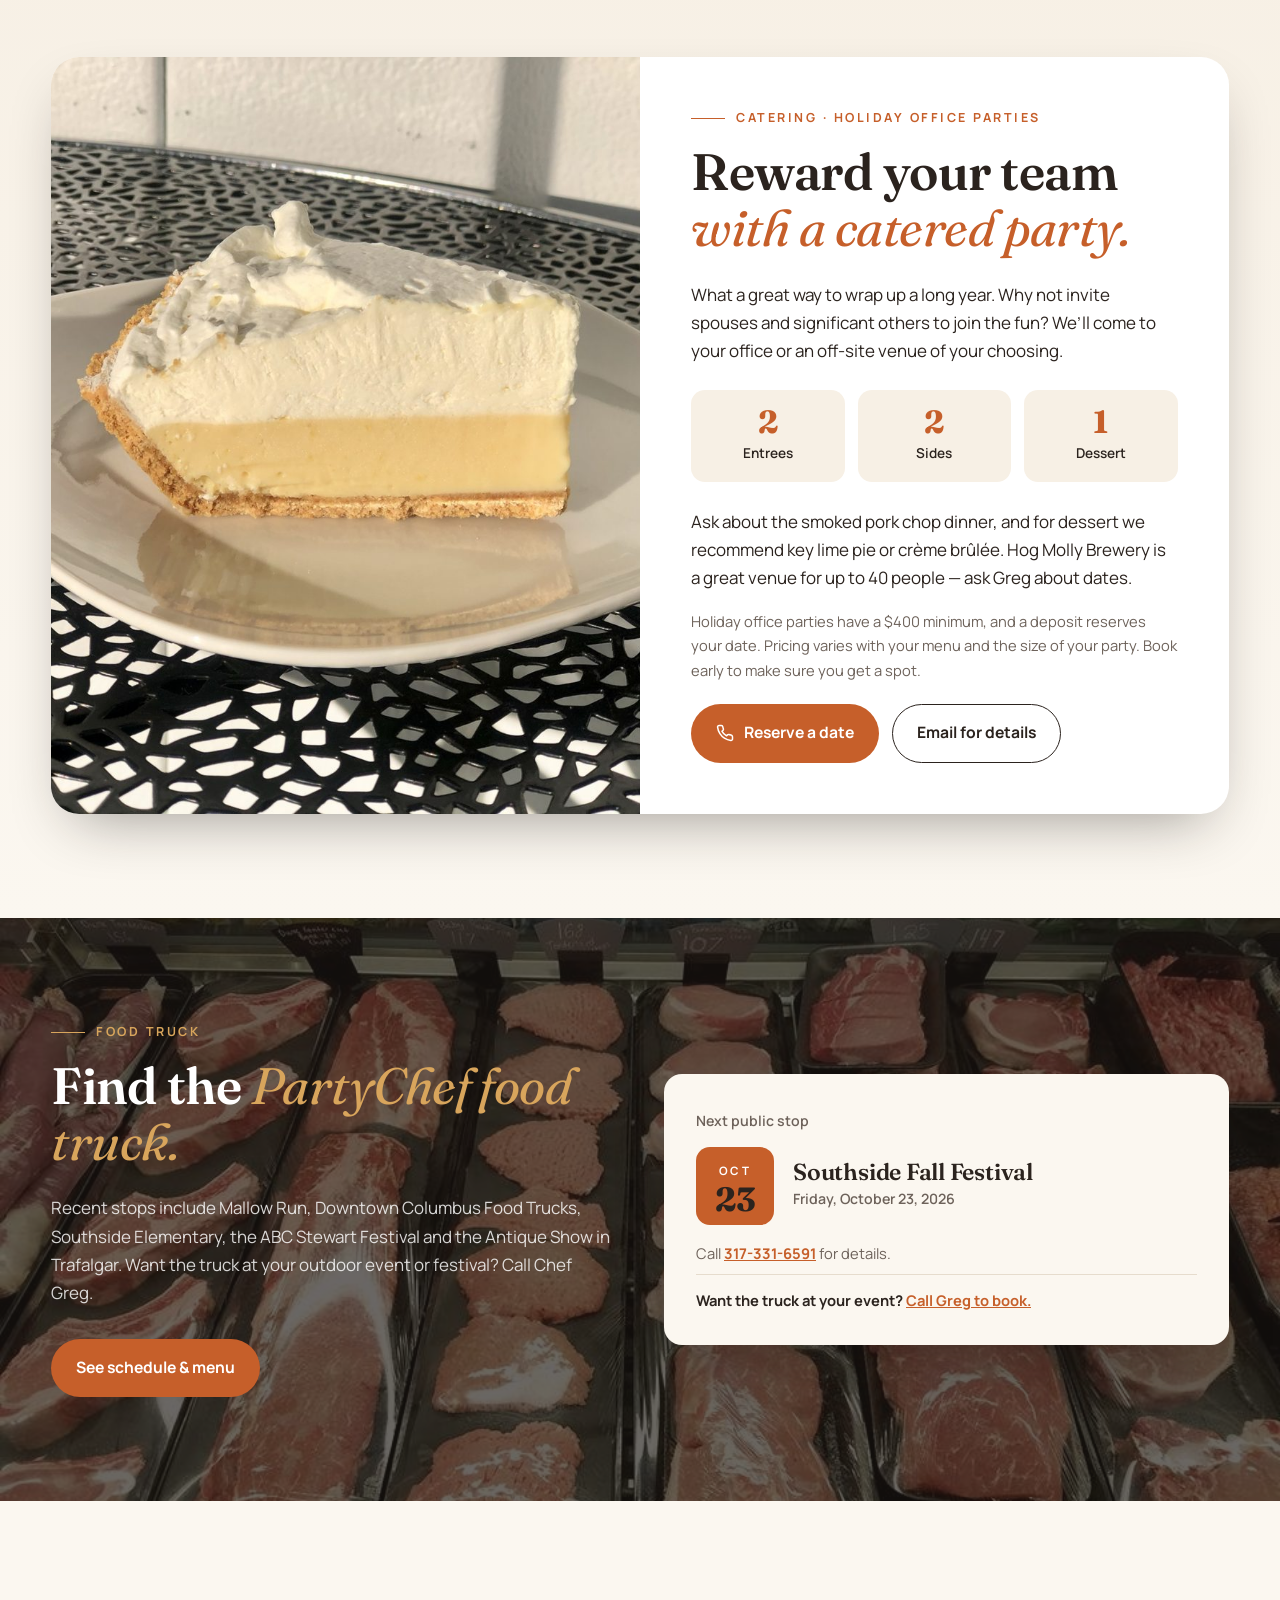
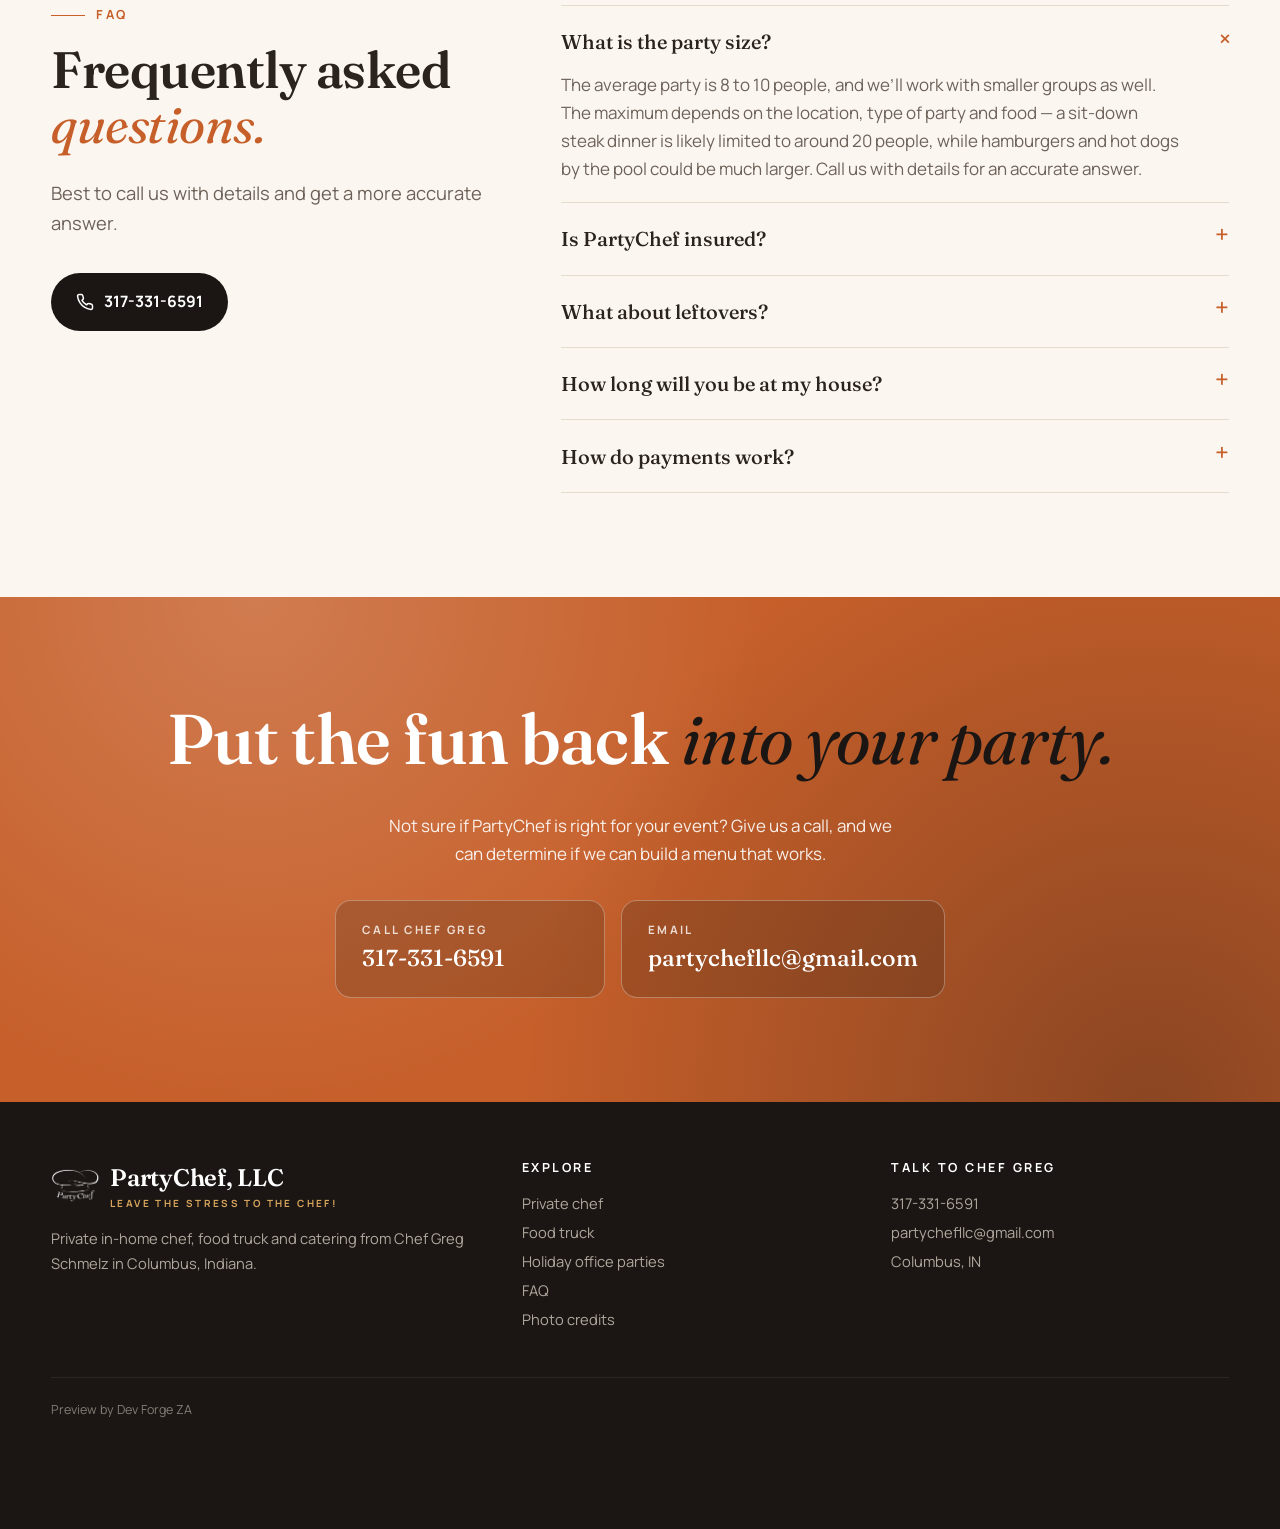
==== commit 90672ca9: "QA fixes: readable next-stop fine print, booking fallback, trim recent stops, image variety, soften " ====
--- a/index.html
+++ b/index.html
@@ -7,7 +7,7 @@
 <meta name="description" content="Chef Greg Schmelz cooks in your kitchen, from his food truck and for your office party in Columbus, Indiana. Leave the stress to the chef! Call 317-331-6591.">
 <meta property="og:title" content="PartyChef, LLC | Private Chef, Food Truck & Catering | Columbus, IN">
 <meta property="og:description" content="Chef Greg Schmelz cooks in your kitchen, from his food truck and for your office party in Columbus, Indiana. Leave the stress to the chef! Call 317-331-6591.">
-<meta property="og:image" content="images/grill-steaks.jpg">
+<meta property="og:image" content="https://rudsrudibotha.github.io/partychef-preview/images/grill-steaks.jpg">
 <meta name="theme-color" content="#1b1613">
 <link rel="preconnect" href="https://fonts.googleapis.com">
 <link rel="preconnect" href="https://fonts.gstatic.com" crossorigin>
@@ -118,7 +118,7 @@
         <li><div><b>Prep &amp; cooking</b><span>Let the chef do the chopping, marinating and cooking &mdash; in your kitchen, with your equipment, and we bring what&rsquo;s needed.</span></div></li>
         <li><div><b>Clean-up</b><span>We clean up the kitchen before leaving your party.</span></div></li>
       </ol>
-      <p class="price-note"><b>Private dinner parties start at $350.</b> The average party is 8 to 10 people, and we&rsquo;ll work with smaller groups as well. Ask Greg for a quote.</p>
+      <p class="price-note">Private dinner parties start at $350. The average party is 8 to 10 people, and we&rsquo;ll work with smaller groups as well. Ask Greg for a quote.</p>
       <a class="btn btn-dark" href="tel:+13173316591"><svg viewBox="0 0 24 24" fill="none" stroke="currentColor" stroke-width="2" stroke-linecap="round" stroke-linejoin="round" aria-hidden="true"><path d="M22 16.9v3a2 2 0 0 1-2.2 2 19.8 19.8 0 0 1-8.6-3.1 19.5 19.5 0 0 1-6-6A19.8 19.8 0 0 1 2.1 4.2 2 2 0 0 1 4.1 2h3a2 2 0 0 1 2 1.7c.1.9.4 1.8.7 2.7a2 2 0 0 1-.5 2.1L8 9.8a16 16 0 0 0 6 6l1.3-1.3a2 2 0 0 1 2.1-.4c.9.3 1.8.6 2.7.7a2 2 0 0 1 1.7 2z"/></svg> Call Chef Greg</a>
     </div>
   </div>
@@ -151,7 +151,7 @@
       <p class="eyebrow">The best ingredients</p>
       <h2>Premium meats from <em>The Savory Swine.</em></h2>
       <p class="lede">The best meals start with the best ingredients. We begin with premium meat selections from The Savory Swine and build out the menu with other fine ingredients.</p>
-      <p>Our Gourmet Night from the food truck featured filet mignon and fresh salmon sourced from The Savory Swine, served with garlic mashed potatoes and green beans simmered with bacon and onions, and a freshly made crème brûlée for dessert.</p>
+      <p>Ask Greg about Gourmet Night from the food truck, featuring premium meats from The Savory Swine.</p>
     </div>
     <img src="images/meat-display.jpg" alt="Meat display" loading="lazy" width="960" height="720">
   </div>
@@ -170,7 +170,7 @@
           <div><b>2</b><span>Sides</span></div>
           <div><b>1</b><span>Dessert</span></div>
         </div>
-        <p>Ask about the smoked pork chop dinner, and for dessert we recommend key lime pie or crème brûlée. Hog Molly Brewery is a great venue for up to 40 people, and we&rsquo;ll coordinate with them for Sunday, Monday and Tuesday evenings starting after Thanksgiving. A deposit is required for reserving Hog Molly.</p>
+        <p>Ask about the smoked pork chop dinner, and for dessert we recommend key lime pie or crème brûlée. Hog Molly Brewery is a great venue for up to 40 people &mdash; ask Greg about dates.</p>
         <p class="fine">Holiday office parties have a $400 minimum, and a deposit reserves your date. Pricing varies with your menu and the size of your party. Book early to make sure you get a spot.</p>
         <div class="cta-row" style="margin-top:1.4rem">
           <a class="btn btn-ember" href="tel:+13173316591"><svg viewBox="0 0 24 24" fill="none" stroke="currentColor" stroke-width="2" stroke-linecap="round" stroke-linejoin="round" aria-hidden="true"><path d="M22 16.9v3a2 2 0 0 1-2.2 2 19.8 19.8 0 0 1-8.6-3.1 19.5 19.5 0 0 1-6-6A19.8 19.8 0 0 1 2.1 4.2 2 2 0 0 1 4.1 2h3a2 2 0 0 1 2 1.7c.1.9.4 1.8.7 2.7a2 2 0 0 1-.5 2.1L8 9.8a16 16 0 0 0 6 6l1.3-1.3a2 2 0 0 1 2.1-.4c.9.3 1.8.6 2.7.7a2 2 0 0 1 1.7 2z"/></svg> Reserve a date</a>
@@ -182,7 +182,7 @@
 </section>
 
 <section class="truck">
-  <img src="images/grill-steaks.jpg" alt="" loading="lazy" width="2000" height="1500">
+  <img src="images/meat-display.jpg" alt="" loading="lazy" width="2000" height="1500">
   <div class="wrap">
     <div>
       <p class="eyebrow" style="color:var(--gold)">Food truck</p>
@@ -196,7 +196,8 @@
         <div class="cal"><span>Oct</span><b>23</b></div>
         <div><h3>Southside Fall Festival</h3><small>Friday, October 23, 2026</small></div>
       </div>
-      <p class="fine" style="margin:0">Call <a href="tel:+13173316591">317-331-6591</a> for details.</p>
+      <p class="fine" style="margin:0 0 .6rem">Call <a href="tel:+13173316591">317-331-6591</a> for details.</p>
+      <p class="fine" style="margin:0;padding-top:.8rem;border-top:1px solid var(--line)"><b>Want the truck at your event?</b> <a href="tel:+13173316591">Call Greg to book.</a></p>
     </div>
   </div>
 </section>
--- a/styles.css
+++ b/styles.css
@@ -266,3 +266,8 @@
   .hero-inner{padding:1.4rem 0 3rem;gap:1.6rem}
   .hero h1{font-size:2.6rem}
 }
+
+/* readable fine print inside the light next-stop card */
+.truck .next-stop p,.next-stop .fine{color:var(--muted)}
+.next-stop a{color:var(--ember);font-weight:700}
+.next-stop b{color:var(--ink)}
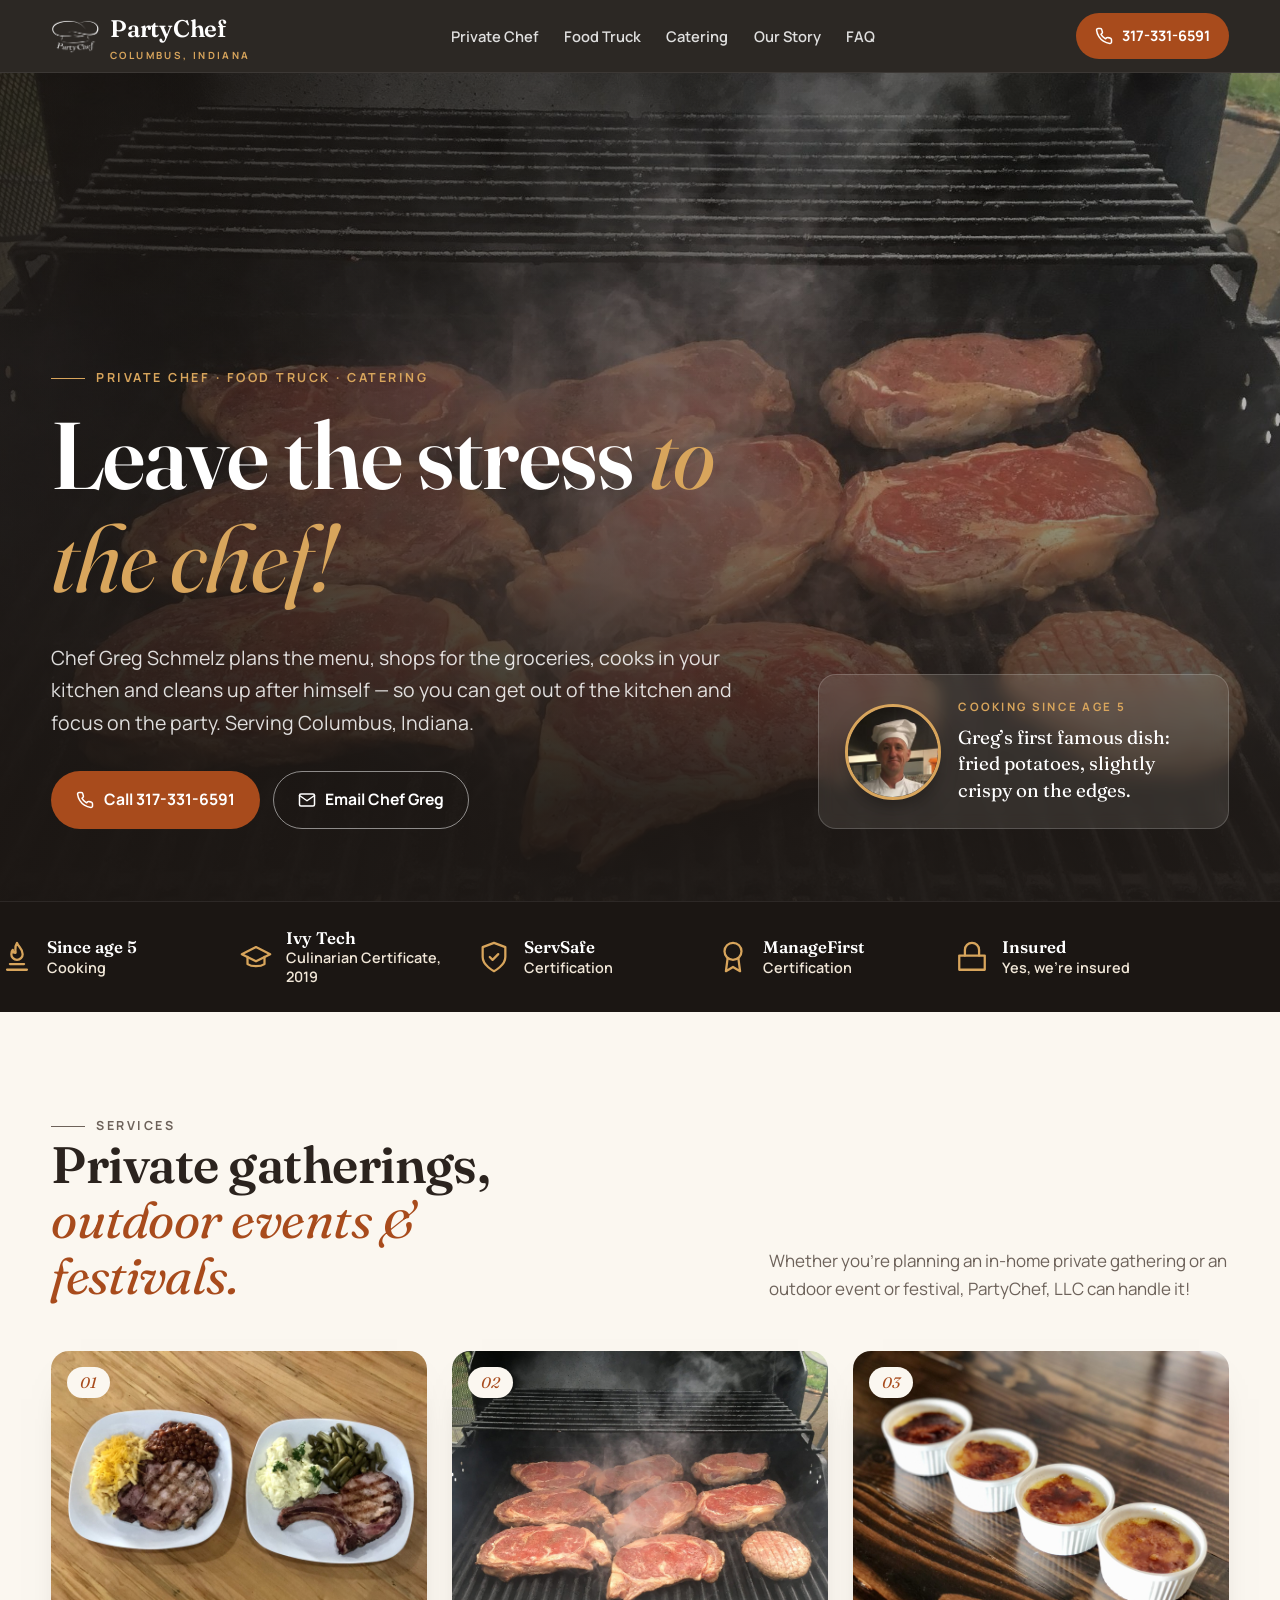
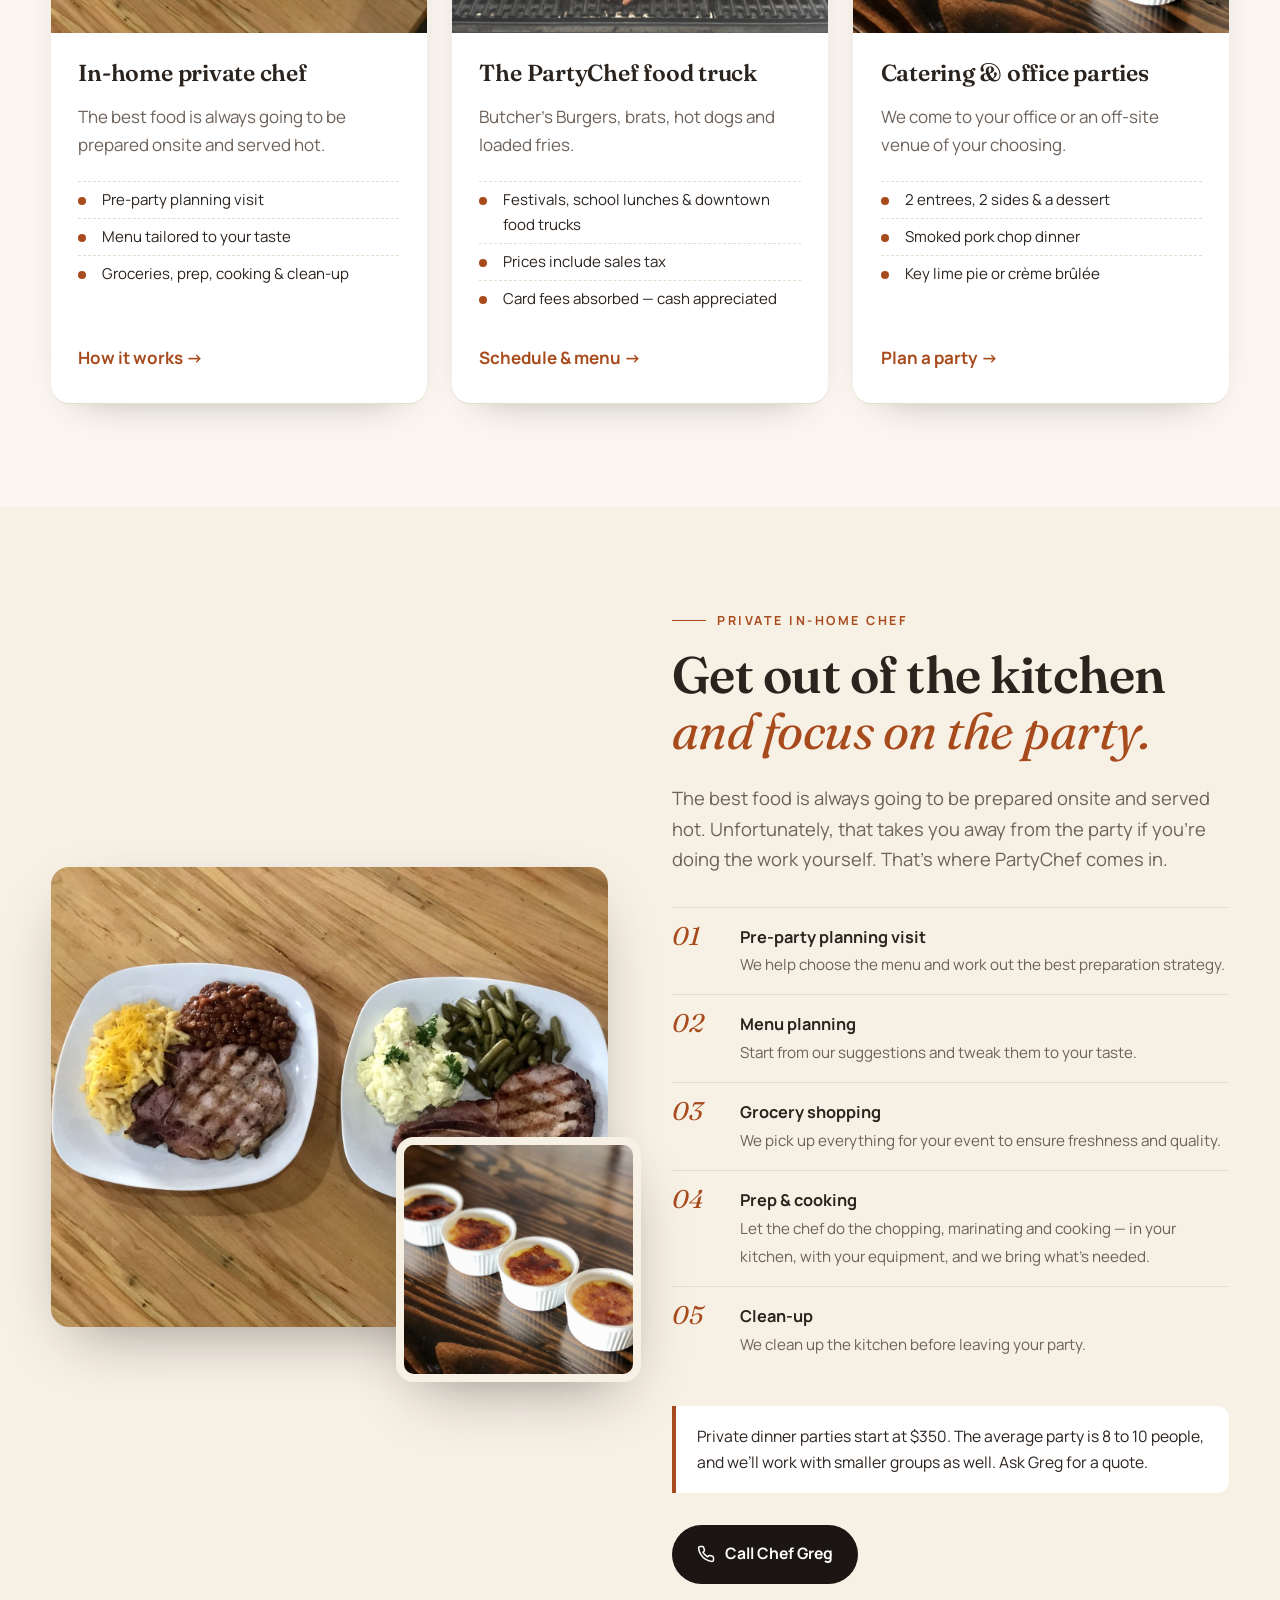
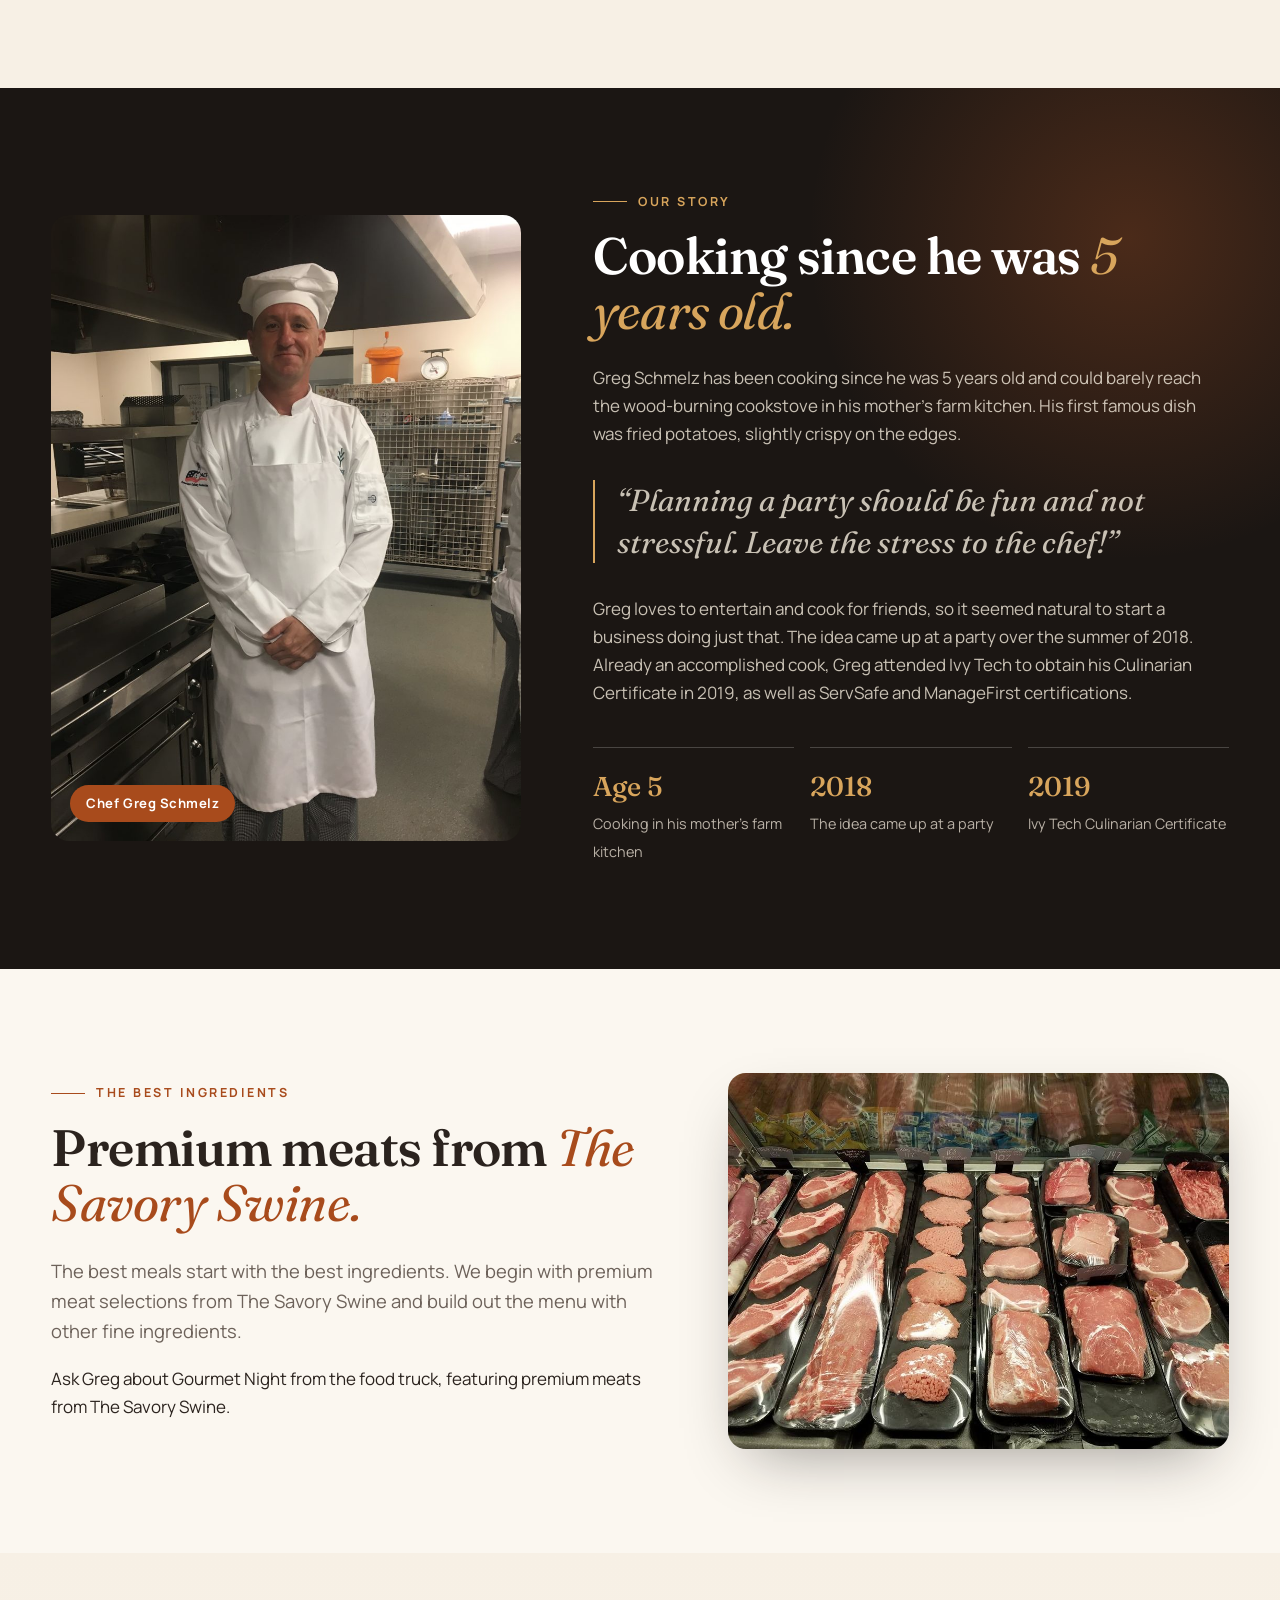
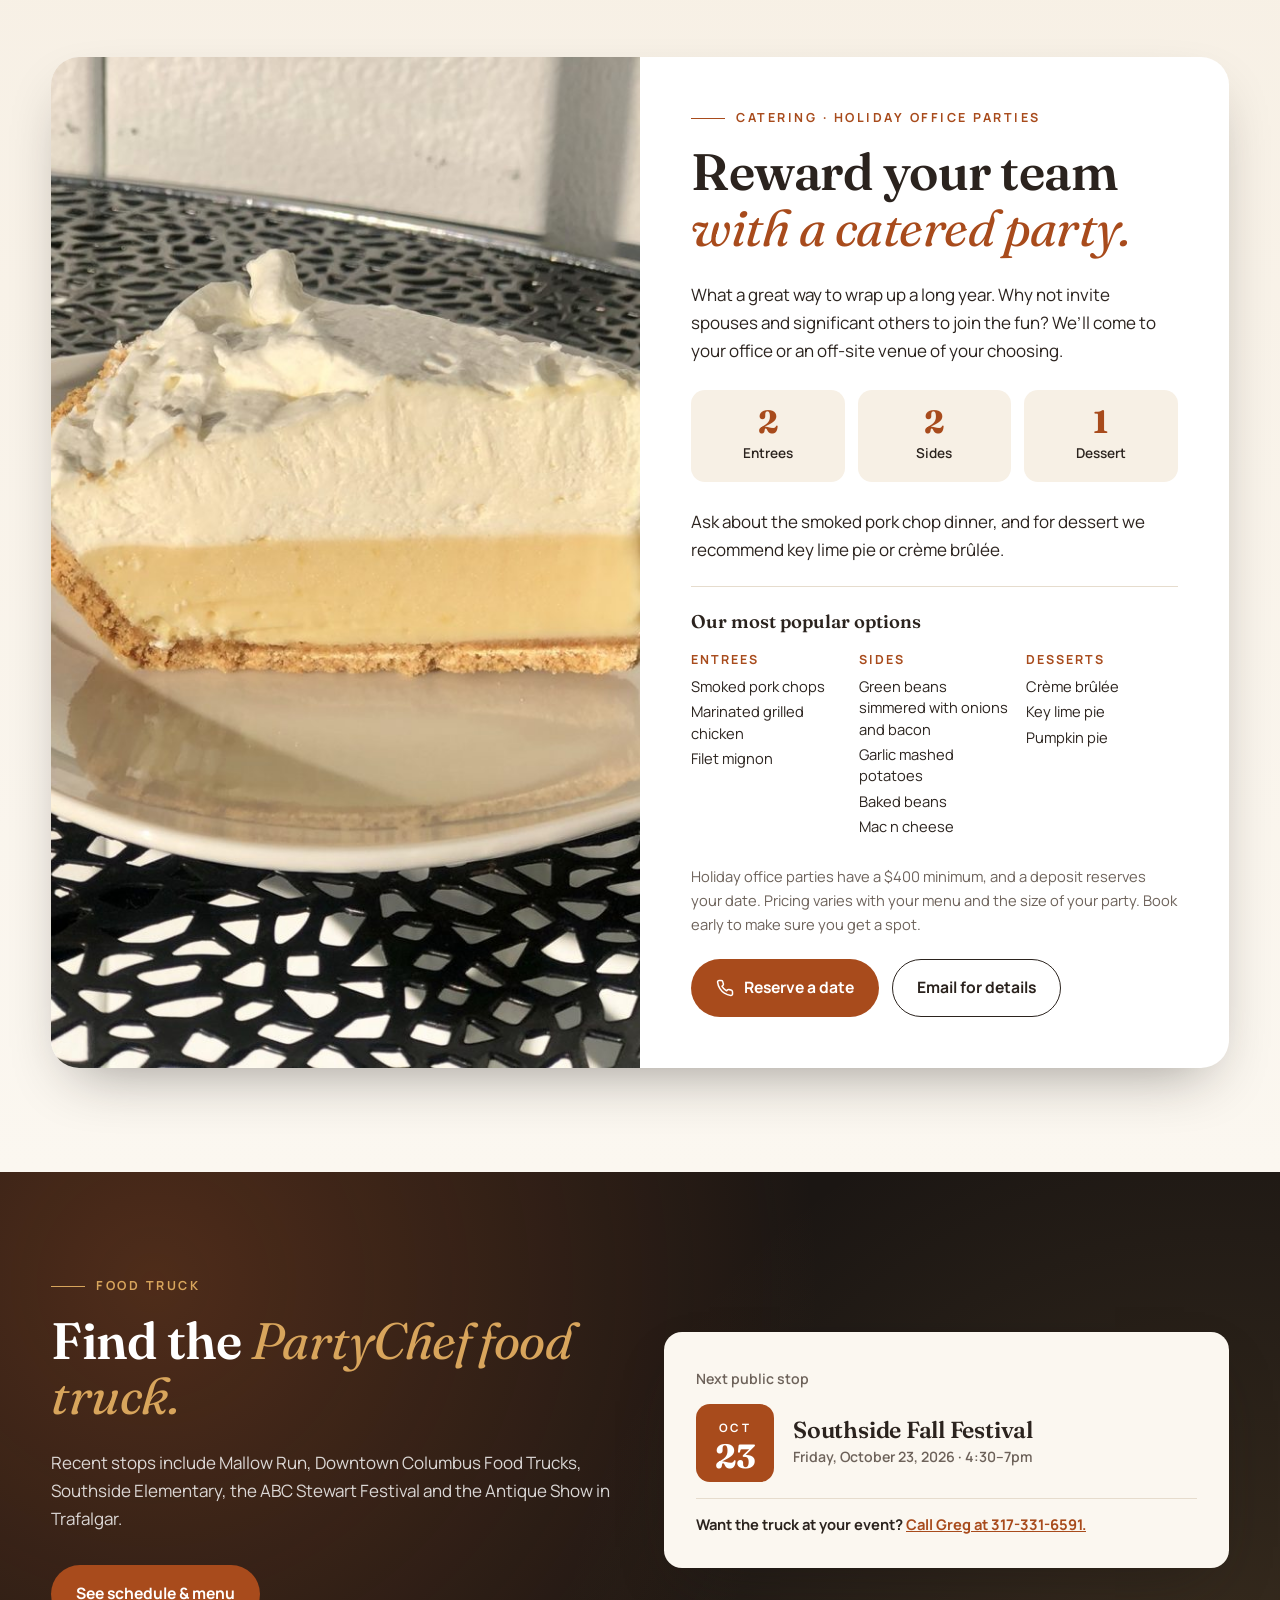
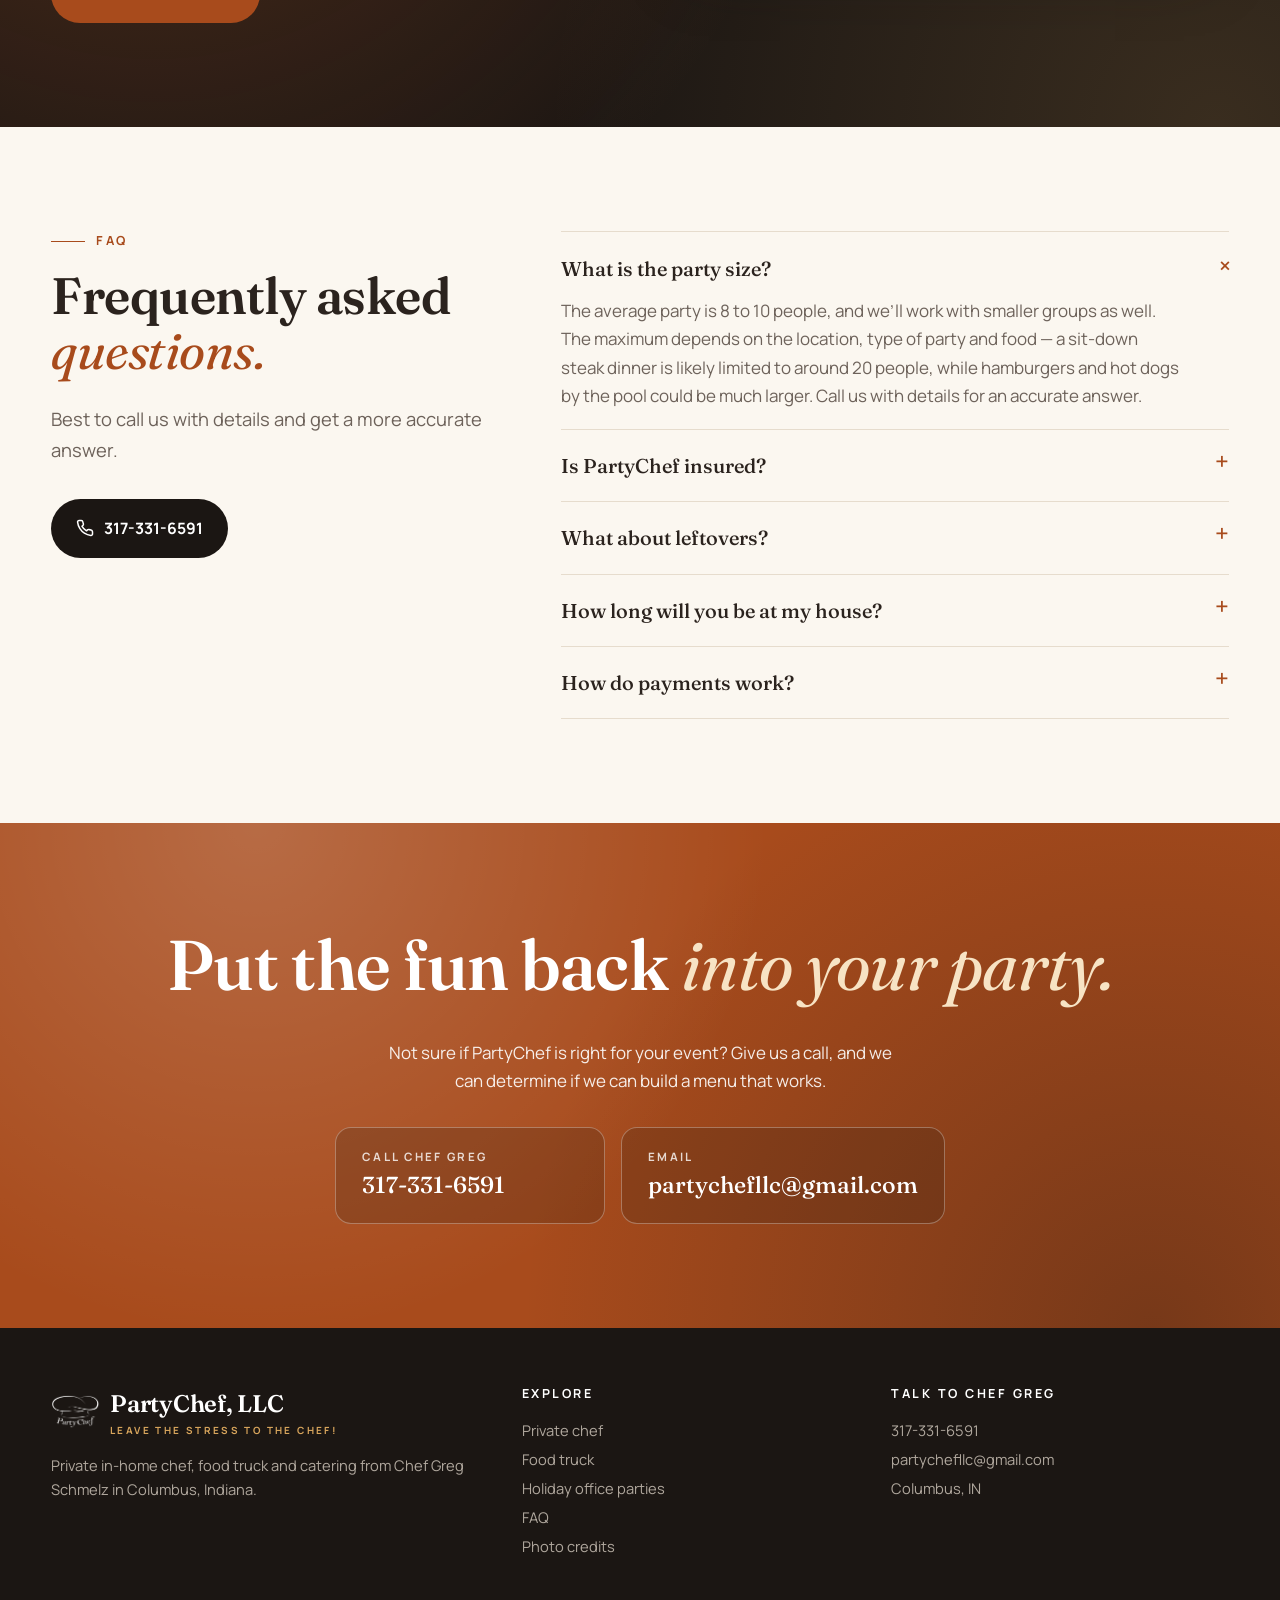
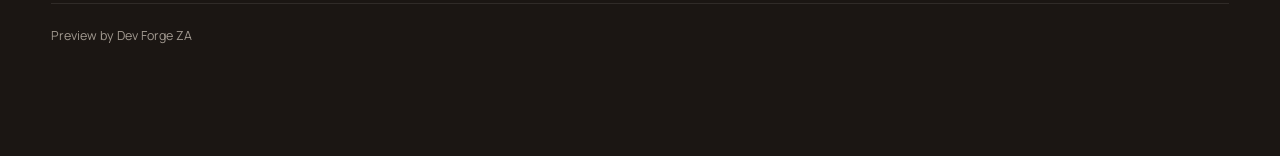
==== commit 76ec2c39: "1 Oct re-QA: current Southside Fall Festival menu, drop Hog Molly and tenderloin, Greg portrait in m" ====
--- a/index.html
+++ b/index.html
@@ -7,7 +7,7 @@
 <meta name="description" content="Chef Greg Schmelz cooks in your kitchen, from his food truck and for your office party in Columbus, Indiana. Leave the stress to the chef! Call 317-331-6591.">
 <meta property="og:title" content="PartyChef, LLC | Private Chef, Food Truck & Catering | Columbus, IN">
 <meta property="og:description" content="Chef Greg Schmelz cooks in your kitchen, from his food truck and for your office party in Columbus, Indiana. Leave the stress to the chef! Call 317-331-6591.">
-<meta property="og:image" content="https://rudsrudibotha.github.io/partychef-preview/images/grill-steaks.jpg">
+<meta property="og:image" content="https://rudsrudibotha.github.io/partychef-preview/images/grill-steaks-crop.jpg">
 <meta name="theme-color" content="#1b1613">
 <link rel="preconnect" href="https://fonts.googleapis.com">
 <link rel="preconnect" href="https://fonts.gstatic.com" crossorigin>
@@ -32,7 +32,7 @@
 </header>
 <main>
 <section class="hero" style="padding:0">
-  <img src="images/grill-steaks.jpg" alt="Steaks searing over a smoking grill, cooked by Chef Greg" width="2000" height="1500" fetchpriority="high">
+  <img src="images/grill-steaks-crop.jpg" alt="Steaks searing over a smoking grill, cooked by Chef Greg" width="1800" height="1350" fetchpriority="high">
   <div class="wrap hero-inner">
     <div>
       <p class="eyebrow">Private chef &middot; Food truck &middot; Catering</p>
@@ -44,8 +44,11 @@
       </div>
     </div>
     <aside class="hero-note">
-      <span>Cooking since age 5</span>
-      Greg&rsquo;s first famous dish: fried potatoes, slightly crispy on the edges.
+      <img src="images/chef-greg-portrait.jpg" alt="Chef Greg Schmelz in his chef's hat" width="380" height="380">
+      <div>
+        <span>Cooking since age 5</span>
+        Greg&rsquo;s first famous dish: fried potatoes, slightly crispy on the edges.
+      </div>
     </aside>
   </div>
 </section>
@@ -80,10 +83,10 @@
         </div>
       </article>
       <article class="card">
-        <figure><img src="images/grill-steaks.jpg" alt="Steaks on Chef Greg's grill" loading="lazy" width="2000" height="1500"><span class="num">02</span></figure>
+        <figure><img src="images/grill-steaks-crop.jpg" alt="Steaks on Chef Greg's grill" loading="lazy" width="1800" height="1350"><span class="num">02</span></figure>
         <div class="card-body">
           <h3>The PartyChef food truck</h3>
-          <p>Breaded pork tenderloins, Butcher&rsquo;s Burgers, brats and loaded fries.</p>
+          <p>Butcher&rsquo;s Burgers, brats, hot dogs and loaded fries.</p>
           <ul><li>Festivals, school lunches &amp; downtown food trucks</li><li>Prices include sales tax</li><li>Card fees absorbed &mdash; cash appreciated</li></ul>
           <a class="card-link" href="food-truck.html">Schedule &amp; menu &rarr;</a>
         </div>
@@ -153,7 +156,7 @@
       <p class="lede">The best meals start with the best ingredients. We begin with premium meat selections from The Savory Swine and build out the menu with other fine ingredients.</p>
       <p>Ask Greg about Gourmet Night from the food truck, featuring premium meats from The Savory Swine.</p>
     </div>
-    <img src="images/meat-display.jpg" alt="Meat display" loading="lazy" width="960" height="720">
+    <img src="images/meat-display.jpg" alt="A display case of fresh cuts of pork and beef" loading="lazy" width="960" height="720">
   </div>
 </section>
 
@@ -170,7 +173,15 @@
           <div><b>2</b><span>Sides</span></div>
           <div><b>1</b><span>Dessert</span></div>
         </div>
-        <p>Ask about the smoked pork chop dinner, and for dessert we recommend key lime pie or crème brûlée. Hog Molly Brewery is a great venue for up to 40 people &mdash; ask Greg about dates.</p>
+        <p>Ask about the smoked pork chop dinner, and for dessert we recommend key lime pie or crème brûlée.</p>
+        <div class="popular">
+          <p class="popular-title">Our most popular options</p>
+          <div class="popular-grid">
+            <div><b>Entrees</b><ul><li>Smoked pork chops</li><li>Marinated grilled chicken</li><li>Filet mignon</li></ul></div>
+            <div><b>Sides</b><ul><li>Green beans simmered with onions and bacon</li><li>Garlic mashed potatoes</li><li>Baked beans</li><li>Mac n cheese</li></ul></div>
+            <div><b>Desserts</b><ul><li>Crème brûlée</li><li>Key lime pie</li><li>Pumpkin pie</li></ul></div>
+          </div>
+        </div>
         <p class="fine">Holiday office parties have a $400 minimum, and a deposit reserves your date. Pricing varies with your menu and the size of your party. Book early to make sure you get a spot.</p>
         <div class="cta-row" style="margin-top:1.4rem">
           <a class="btn btn-ember" href="tel:+13173316591"><svg viewBox="0 0 24 24" fill="none" stroke="currentColor" stroke-width="2" stroke-linecap="round" stroke-linejoin="round" aria-hidden="true"><path d="M22 16.9v3a2 2 0 0 1-2.2 2 19.8 19.8 0 0 1-8.6-3.1 19.5 19.5 0 0 1-6-6A19.8 19.8 0 0 1 2.1 4.2 2 2 0 0 1 4.1 2h3a2 2 0 0 1 2 1.7c.1.9.4 1.8.7 2.7a2 2 0 0 1-.5 2.1L8 9.8a16 16 0 0 0 6 6l1.3-1.3a2 2 0 0 1 2.1-.4c.9.3 1.8.6 2.7.7a2 2 0 0 1 1.7 2z"/></svg> Reserve a date</a>
@@ -182,22 +193,20 @@
 </section>
 
 <section class="truck">
-  <img src="images/meat-display.jpg" alt="" loading="lazy" width="2000" height="1500">
   <div class="wrap">
     <div>
       <p class="eyebrow" style="color:var(--gold)">Food truck</p>
       <h2>Find the <em>PartyChef food truck.</em></h2>
-      <p>Recent stops include Mallow Run, Downtown Columbus Food Trucks, Southside Elementary, the ABC Stewart Festival and the Antique Show in Trafalgar. Want the truck at your outdoor event or festival? Call Chef Greg.</p>
+      <p>Recent stops include Mallow Run, Downtown Columbus Food Trucks, Southside Elementary, the ABC Stewart Festival and the Antique Show in Trafalgar.</p>
       <div class="cta-row"><a class="btn btn-ember" href="food-truck.html">See schedule &amp; menu</a></div>
     </div>
     <div class="next-stop">
       <small>Next public stop</small>
       <div class="date" style="margin-top:.8rem">
         <div class="cal"><span>Oct</span><b>23</b></div>
-        <div><h3>Southside Fall Festival</h3><small>Friday, October 23, 2026</small></div>
-      </div>
-      <p class="fine" style="margin:0 0 .6rem">Call <a href="tel:+13173316591">317-331-6591</a> for details.</p>
-      <p class="fine" style="margin:0;padding-top:.8rem;border-top:1px solid var(--line)"><b>Want the truck at your event?</b> <a href="tel:+13173316591">Call Greg to book.</a></p>
+        <div><h3>Southside Fall Festival</h3><small>Friday, October 23, 2026 &middot; 4:30&ndash;7pm</small></div>
+      </div>
+      <p class="fine" style="margin:0;padding-top:.8rem;border-top:1px solid var(--line)"><b>Want the truck at your event?</b> <a href="tel:+13173316591">Call Greg at 317-331-6591.</a></p>
     </div>
   </div>
 </section>
@@ -266,8 +275,11 @@
 </div>
 <script>
   const t=document.querySelector('.menu-toggle'),l=document.getElementById('navlist');
-  t.addEventListener('click',()=>{const o=l.classList.toggle('open');t.setAttribute('aria-expanded',o)});
-  l.querySelectorAll('a').forEach(a=>a.addEventListener('click',()=>{l.classList.remove('open');t.setAttribute('aria-expanded',false)}));
+  const ICON_OPEN='<path d="M3 6h18M3 12h18M3 18h18"/>',ICON_CLOSE='<path d="M6 6l12 12M18 6 6 18"/>';
+  function setMenu(o){l.classList.toggle('open',o);t.setAttribute('aria-expanded',o);t.setAttribute('aria-label',o?'Close menu':'Open menu');t.querySelector('svg').innerHTML=o?ICON_CLOSE:ICON_OPEN}
+  t.addEventListener('click',()=>setMenu(!l.classList.contains('open')));
+  l.querySelectorAll('a').forEach(a=>a.addEventListener('click',()=>setMenu(false)));
+  document.addEventListener('keydown',e=>{if(e.key==='Escape'&&l.classList.contains('open')){setMenu(false);t.focus()}});
 </script>
 </body>
 </html>
--- a/styles.css
+++ b/styles.css
@@ -1,5 +1,5 @@
 :root{
-  --char:#1b1613; --char-2:#2a221d; --ember:#c65f2a; --ember-2:#e07a3f; --gold:#d8a55c;
+  --char:#1b1613; --char-2:#2a221d; --ember:#a84b1c; --ember-2:#b8551f; --gold:#d8a55c;
   --cream:#f7f0e5; --paper:#fbf7f0; --ink:#2b231e; --muted:#6d625a; --line:#e6dccd; --sage:#56614a;
   --radius:18px; --shadow:0 24px 60px -24px rgba(27,22,19,.45);
   --serif:"Fraunces", Georgia, "Times New Roman", serif; --sans:"Manrope", system-ui, -apple-system, Segoe UI, Roboto, sans-serif;
@@ -55,6 +55,8 @@
 .hero p.lede{color:rgba(255,255,255,.85);font-size:1.22rem}
 .cta-row{display:flex;flex-wrap:wrap;gap:.8rem;margin-top:2rem}
 .hero-note{background:rgba(247,240,229,.1);border:1px solid rgba(255,255,255,.18);backdrop-filter:blur(8px);border-radius:var(--radius);padding:1.5rem 1.6rem;font-family:var(--serif);font-size:1.18rem;line-height:1.4}
+.hero-note{display:flex;gap:1.1rem;align-items:center}
+.hero-note img{flex:none;width:96px;height:96px;border-radius:50%;object-fit:cover;border:3px solid var(--gold);box-shadow:0 10px 24px -10px rgba(0,0,0,.6)}
 .hero-note span{display:block;font-family:var(--sans);font-size:.72rem;letter-spacing:.2em;text-transform:uppercase;color:var(--gold);font-weight:700;margin-bottom:.6rem}
 
 /* credentials */
@@ -118,7 +120,7 @@
 
 /* swine */
 .swine-grid{display:grid;grid-template-columns:1.1fr .9fr;gap:4rem;align-items:center}
-.swine img{border-radius:var(--radius);box-shadow:var(--shadow);width:100%;aspect-ratio:4/3;object-fit:cover}
+.swine img{border-radius:var(--radius);box-shadow:var(--shadow);width:100%;max-width:960px;aspect-ratio:4/3;object-fit:cover}
 .tags{display:flex;flex-wrap:wrap;gap:.5rem;margin-top:1.5rem}
 .tags span{border:1px solid var(--line);background:#fff;border-radius:999px;padding:.4rem .9rem;font-size:.86rem;font-weight:600}
 
@@ -135,7 +137,7 @@
 
 /* truck teaser */
 .truck{position:relative;color:#fff;background:var(--char);overflow:hidden}
-.truck > img{position:absolute;inset:0;width:100%;height:100%;object-fit:cover;opacity:.35}
+.truck::before{content:"";position:absolute;inset:0;background:radial-gradient(circle at 12% 20%,rgba(198,95,42,.30),transparent 55%),radial-gradient(circle at 95% 100%,rgba(216,165,92,.16),transparent 50%)}
 .truck .wrap{position:relative;display:grid;grid-template-columns:1fr 1fr;gap:3rem;align-items:center}
 .truck h2 em{color:var(--gold)}
 .truck p{color:rgba(255,255,255,.82)}
@@ -162,7 +164,7 @@
 .contact::before{content:"";position:absolute;inset:0;background:radial-gradient(circle at 20% 0%,rgba(255,255,255,.18),transparent 45%),radial-gradient(circle at 90% 100%,rgba(27,22,19,.35),transparent 50%)}
 .contact .wrap{position:relative}
 .contact h2{font-size:clamp(2.4rem,5.5vw,4.4rem)}
-.contact h2 em{color:var(--char)}
+.contact h2 em{color:#f7e3c4}
 .contact p{max-width:52ch;margin:0 auto 2rem;color:rgba(255,255,255,.9)}
 .contact-tiles{display:flex;justify-content:center;gap:1rem;flex-wrap:wrap}
 .tile{background:rgba(27,22,19,.18);border:1px solid rgba(255,255,255,.3);border-radius:16px;padding:1.2rem 1.6rem;text-decoration:none;text-align:left;min-width:270px;transition:background .2s}
@@ -179,7 +181,7 @@
 .foot li{margin:.3rem 0}
 .foot a{text-decoration:none}
 .foot a:hover{color:var(--gold)}
-.disclaimer{border-top:1px solid rgba(255,255,255,.1);margin-top:2.5rem;padding-top:1.4rem;font-size:.78rem;opacity:.7}
+.disclaimer{border-top:1px solid rgba(255,255,255,.1);margin-top:2.5rem;padding-top:1.4rem;font-size:.78rem;opacity:.9}
 
 /* mobile call bar */
 .callbar{display:none}
@@ -271,3 +273,20 @@
 .truck .next-stop p,.next-stop .fine{color:var(--muted)}
 .next-stop a{color:var(--ember);font-weight:700}
 .next-stop b{color:var(--ink)}
+.next-stop .cal b{color:#fff}
+
+/* 390px: Chef Greg's portrait note sits on the hero photo, inside the first screen */
+@media (max-width:560px){
+  .hero-note{position:absolute;left:0;right:0;bottom:calc(100% + .9rem);max-width:none;padding:.8rem .95rem;font-size:.98rem;line-height:1.35;gap:.85rem;background:rgba(27,22,19,.62)}
+  .hero-note img{width:72px;height:72px;border-width:2px}
+  .hero-note span{margin-bottom:.3rem;font-size:.68rem}
+}
+/* holiday office party: popular options */
+.popular{margin:1.4rem 0;border-top:1px solid var(--line);padding-top:1.2rem}
+.popular-title{font-family:var(--serif);font-size:1.15rem;font-weight:600;margin:0 0 .8rem}
+.popular-grid{display:grid;grid-template-columns:repeat(3,1fr);gap:1rem}
+.popular-grid b{display:block;font-size:.78rem;letter-spacing:.16em;text-transform:uppercase;color:var(--ember);margin-bottom:.35rem}
+.popular-grid ul{list-style:none;margin:0;padding:0;font-size:.92rem;line-height:1.45}
+.popular-grid li{margin:.25rem 0}
+@media (max-width:1020px) and (min-width:861px){.popular-grid{grid-template-columns:1fr 1fr}}
+@media (max-width:480px){.popular-grid{grid-template-columns:1fr 1fr}}
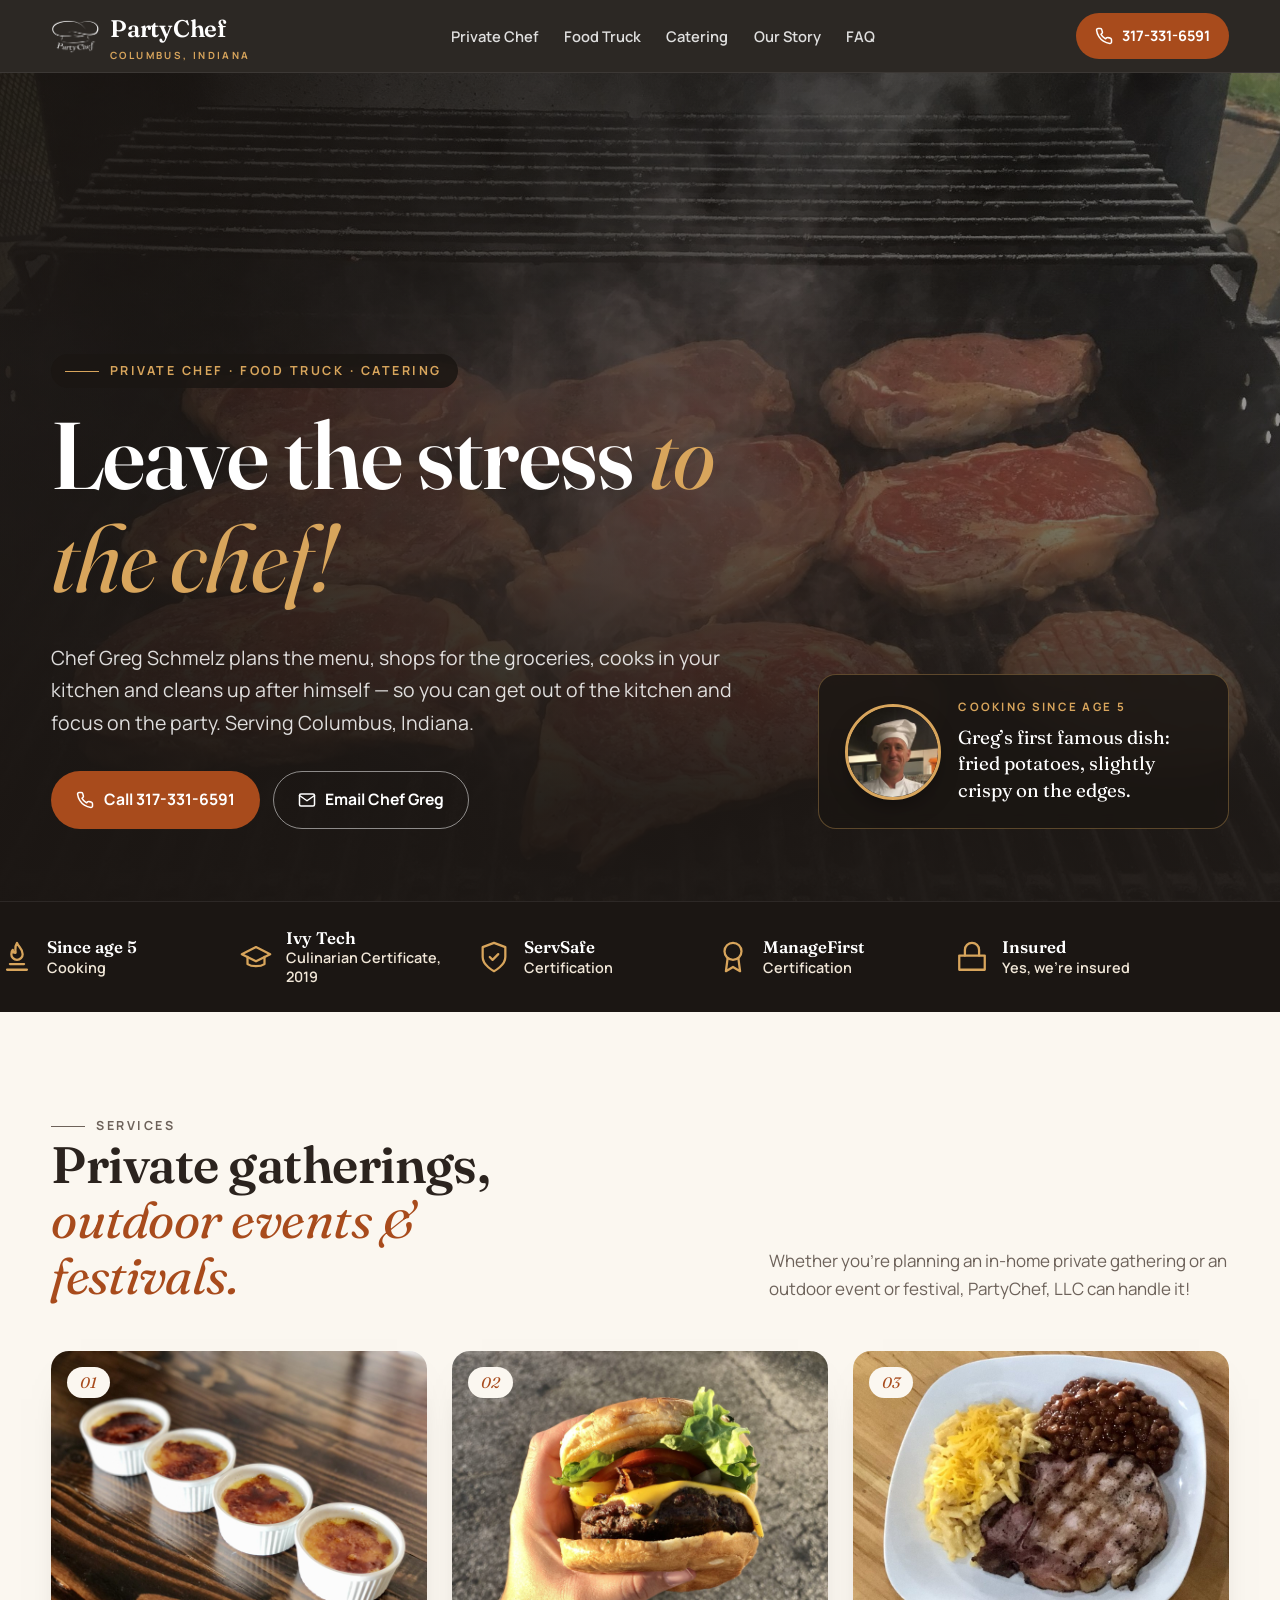
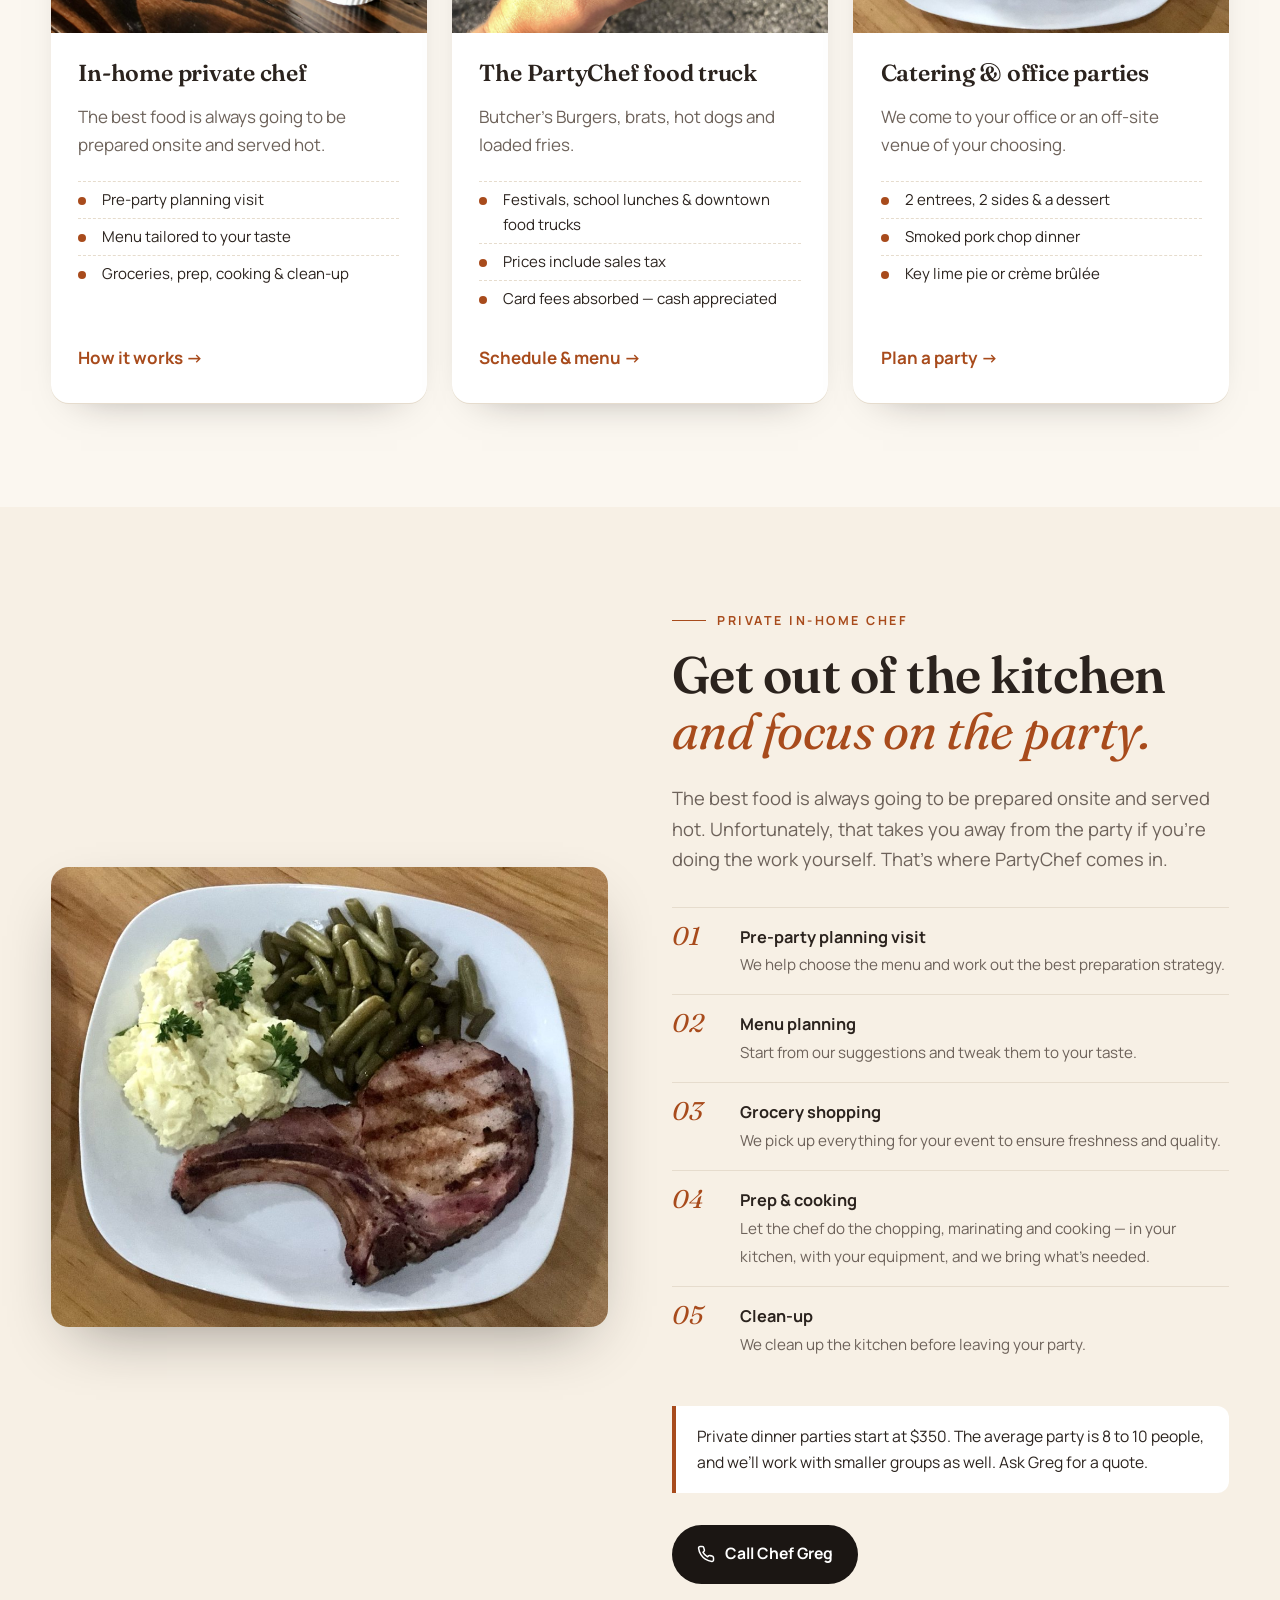
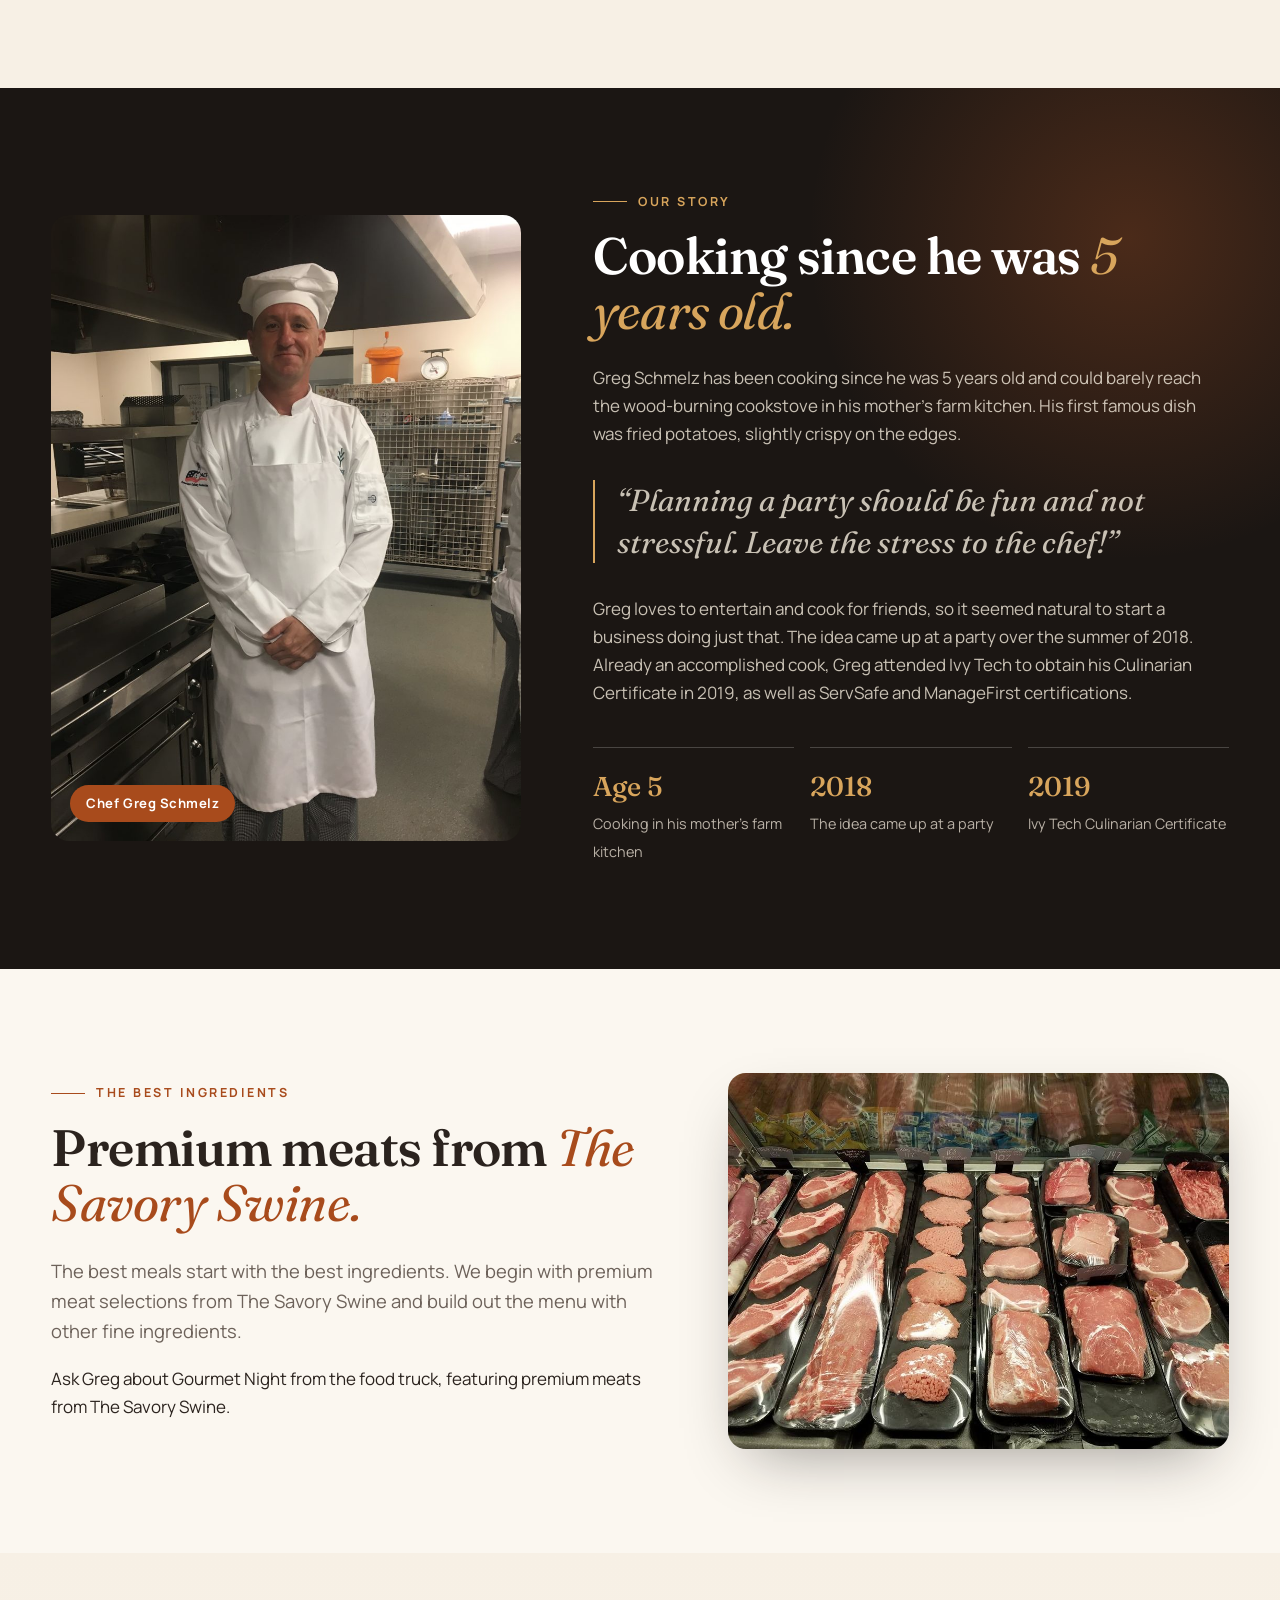
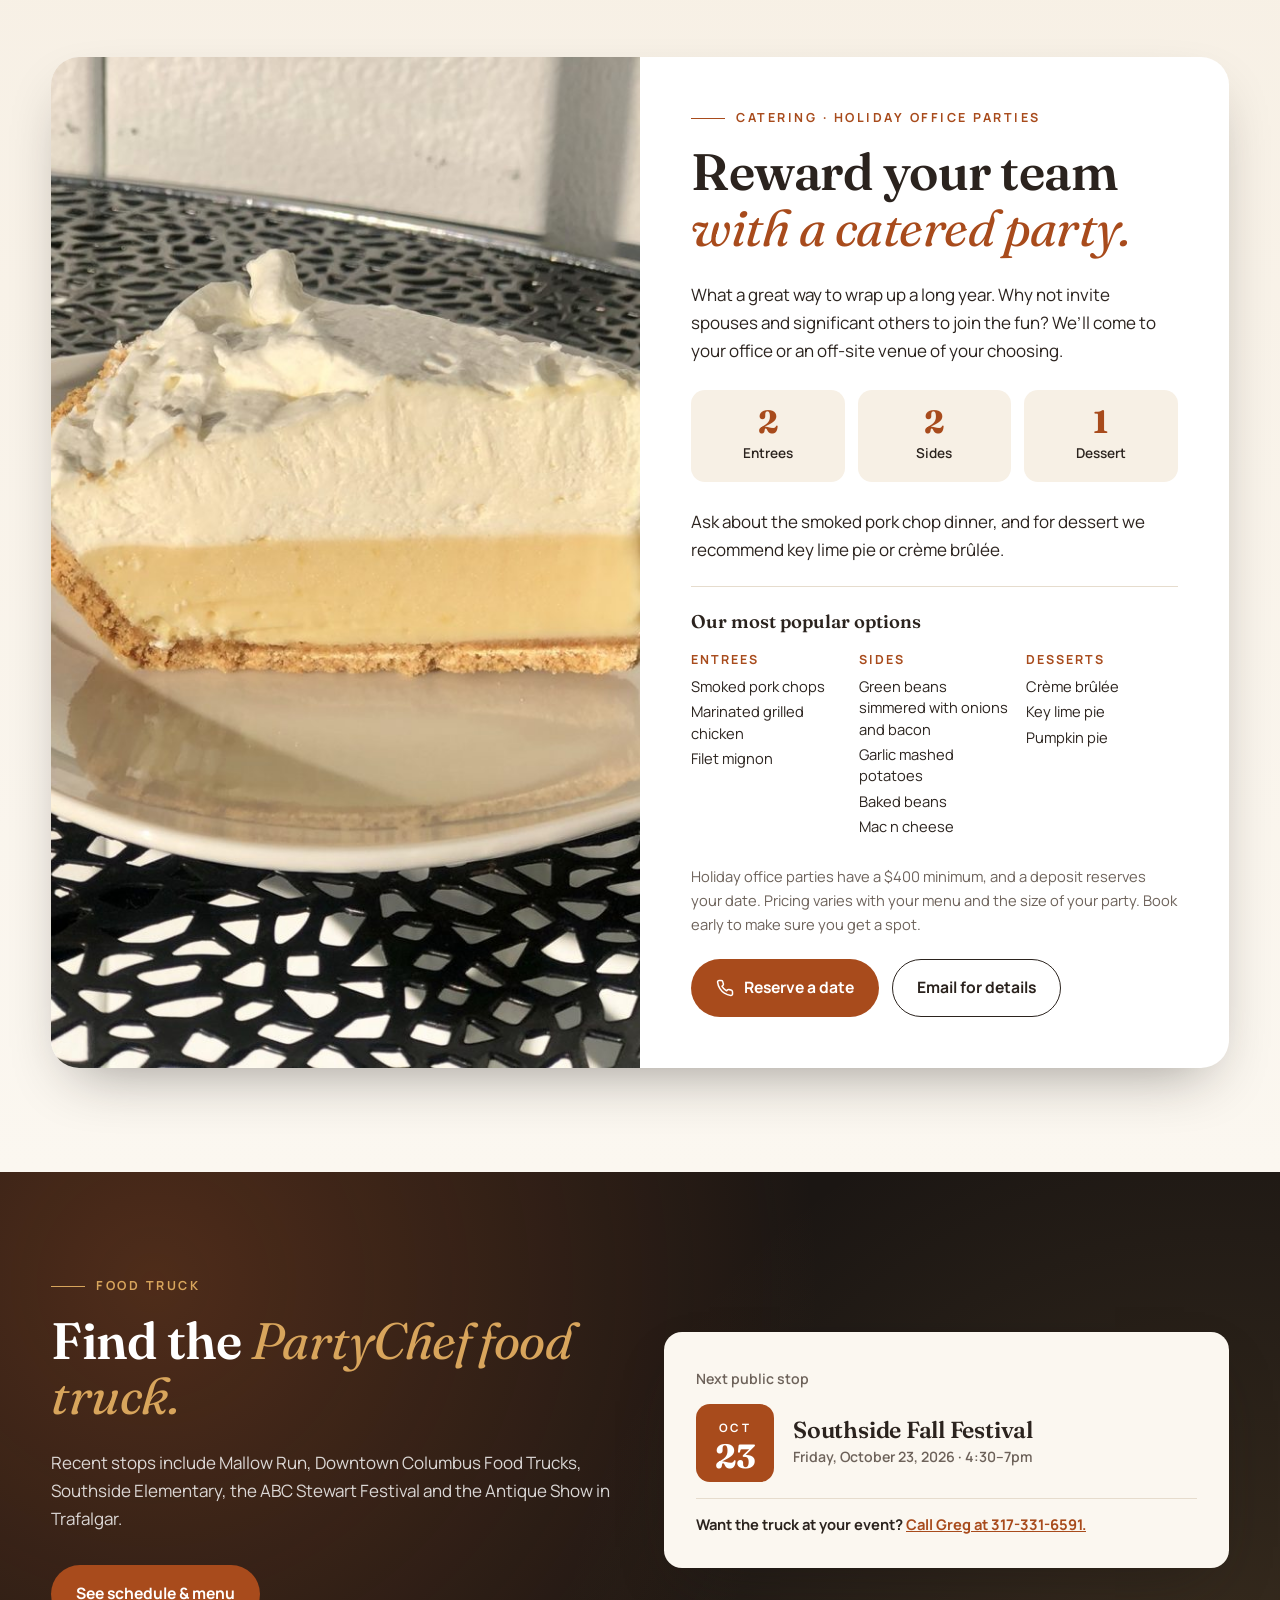
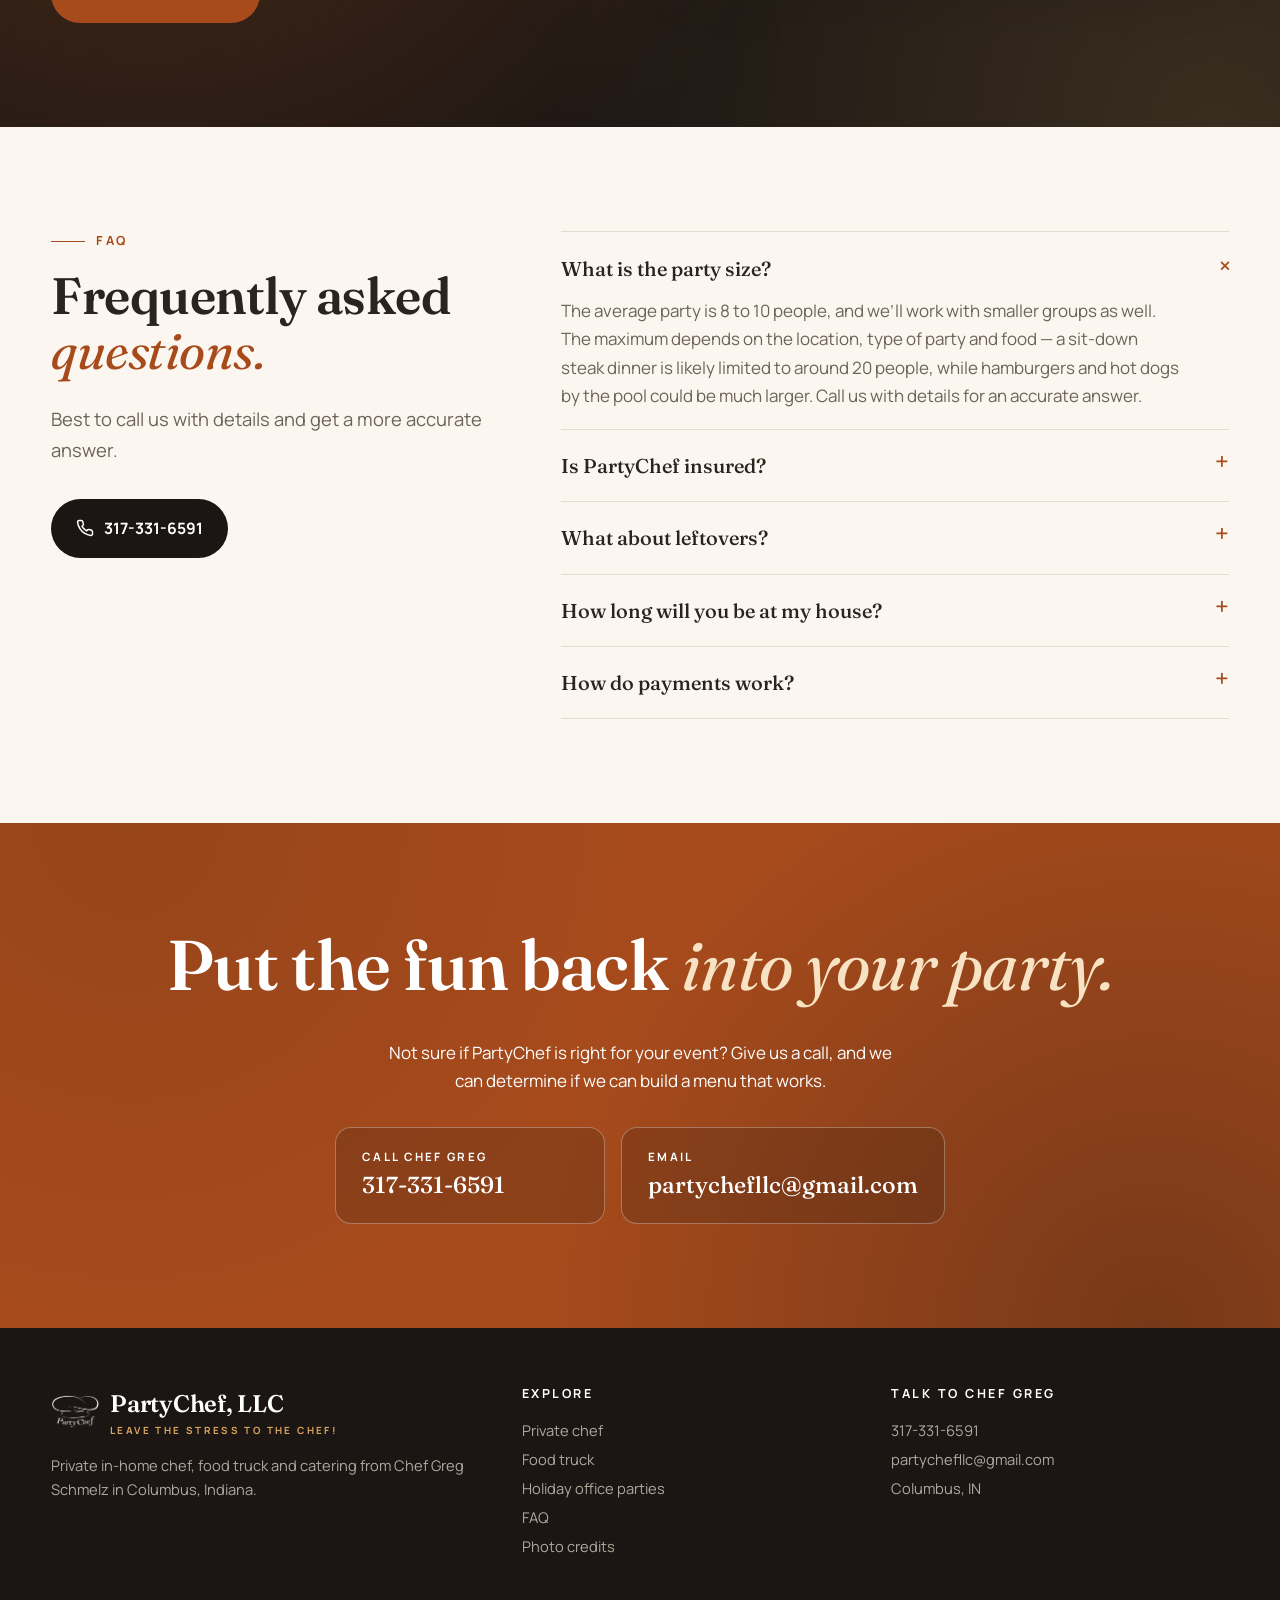
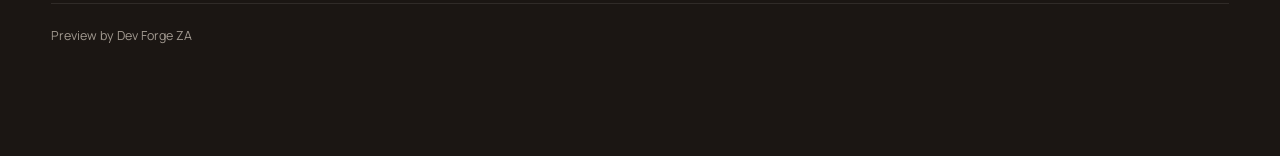
==== commit 0177e130: "Contrast round: solid backings for hero eyebrow and note, stronger hero scrims, solid white contact " ====
--- a/index.html
+++ b/index.html
@@ -74,7 +74,7 @@
     </div>
     <div class="cards">
       <article class="card">
-        <figure><img src="images/pork-chop-dinner.jpg" alt="Two plated smoked pork chop dinners with sides" loading="lazy" width="1600" height="1200"><span class="num">01</span></figure>
+        <figure><img src="images/creme-brulee.jpg" alt="A row of torched crème brûlée ramekins" loading="lazy" width="1600" height="1200"><span class="num">01</span></figure>
         <div class="card-body">
           <h3>In-home private chef</h3>
           <p>The best food is always going to be prepared onsite and served hot.</p>
@@ -83,7 +83,7 @@
         </div>
       </article>
       <article class="card">
-        <figure><img src="images/grill-steaks-crop.jpg" alt="Steaks on Chef Greg's grill" loading="lazy" width="1800" height="1350"><span class="num">02</span></figure>
+        <figure><img src="images/cheeseburger.jpg" alt="A burger with cheese, lettuce and tomato on a toasted bun" loading="lazy" width="1600" height="1200"><span class="num">02</span></figure>
         <div class="card-body">
           <h3>The PartyChef food truck</h3>
           <p>Butcher&rsquo;s Burgers, brats, hot dogs and loaded fries.</p>
@@ -92,7 +92,7 @@
         </div>
       </article>
       <article class="card">
-        <figure><img src="images/creme-brulee.jpg" alt="A row of torched crème brûlée ramekins" loading="lazy" width="1600" height="1200"><span class="num">03</span></figure>
+        <figure><img src="images/pork-chop-plate-mac.jpg" alt="A grilled pork chop plated with mac and cheese and baked beans" loading="lazy" width="1040" height="780"><span class="num">03</span></figure>
         <div class="card-body">
           <h3>Catering &amp; office parties</h3>
           <p>We come to your office or an off-site venue of your choosing.</p>
@@ -107,8 +107,7 @@
 <section class="private" id="private-chef">
   <div class="wrap private-grid">
     <div class="photo-stack">
-      <img class="main" src="images/pork-chop-dinner.jpg" alt="Smoked pork chop dinner, plated by Chef Greg" loading="lazy" width="1600" height="1200">
-      <img class="inset" src="images/creme-brulee.jpg" alt="Crème brûlée for dessert" loading="lazy" width="1600" height="1200">
+      <img class="main" src="images/pork-chop-plate-beans.jpg" alt="A bone-in pork chop plated with mashed potatoes and green beans" loading="lazy" width="1030" height="850">
     </div>
     <div>
       <p class="eyebrow">Private in-home chef</p>
--- a/styles.css
+++ b/styles.css
@@ -161,15 +161,15 @@
 
 /* contact */
 .contact{background:var(--ember);color:#fff;text-align:center;position:relative;overflow:hidden}
-.contact::before{content:"";position:absolute;inset:0;background:radial-gradient(circle at 20% 0%,rgba(255,255,255,.18),transparent 45%),radial-gradient(circle at 90% 100%,rgba(27,22,19,.35),transparent 50%)}
+.contact::before{content:"";position:absolute;inset:0;background:radial-gradient(circle at 90% 100%,rgba(27,22,19,.35),transparent 50%),radial-gradient(circle at 10% 0%,rgba(27,22,19,.12),transparent 45%)}
 .contact .wrap{position:relative}
 .contact h2{font-size:clamp(2.4rem,5.5vw,4.4rem)}
 .contact h2 em{color:#f7e3c4}
-.contact p{max-width:52ch;margin:0 auto 2rem;color:rgba(255,255,255,.9)}
+.contact p{max-width:52ch;margin:0 auto 2rem;color:#fff}
 .contact-tiles{display:flex;justify-content:center;gap:1rem;flex-wrap:wrap}
 .tile{background:rgba(27,22,19,.18);border:1px solid rgba(255,255,255,.3);border-radius:16px;padding:1.2rem 1.6rem;text-decoration:none;text-align:left;min-width:270px;transition:background .2s}
 .tile:hover{background:var(--char)}
-.tile small{display:block;font-size:.72rem;letter-spacing:.2em;text-transform:uppercase;opacity:.8;font-weight:700}
+.tile small{display:block;font-size:.72rem;letter-spacing:.2em;text-transform:uppercase;color:#fff;font-weight:700}
 .tile b{font-family:var(--serif);font-size:1.45rem;font-weight:500}
 
 /* footer */
@@ -290,3 +290,13 @@
 .popular-grid li{margin:.25rem 0}
 @media (max-width:1020px) and (min-width:861px){.popular-grid{grid-template-columns:1fr 1fr}}
 @media (max-width:480px){.popular-grid{grid-template-columns:1fr 1fr}}
+
+/* contrast round (1 Oct): solid backings for small text over photos */
+@media (min-width:561px){.hero::after{background:linear-gradient(180deg,rgba(27,22,19,.4) 0%,rgba(27,22,19,.3) 35%,rgba(27,22,19,.9) 88%),linear-gradient(90deg,rgba(27,22,19,.85),rgba(27,22,19,.35) 60%,rgba(27,22,19,.15) 85%)}}
+.hero .eyebrow,.page-hero .eyebrow{width:fit-content;max-width:100%;background:rgba(27,22,19,.88);padding:.5rem 1rem .5rem .85rem;border-radius:999px;line-height:1.5}
+.hero-note{background:rgba(27,22,19,.88);border-color:rgba(216,165,92,.35)}
+.page-hero > img{opacity:.38}
+.page-hero::after{content:"";position:absolute;inset:0;background:linear-gradient(90deg,rgba(27,22,19,.7),rgba(27,22,19,.25) 80%)}
+.page-hero .wrap{z-index:1}
+.page-hero p:not(.eyebrow){color:#fff}
+.page-hero p.eyebrow{font-size:.78rem}
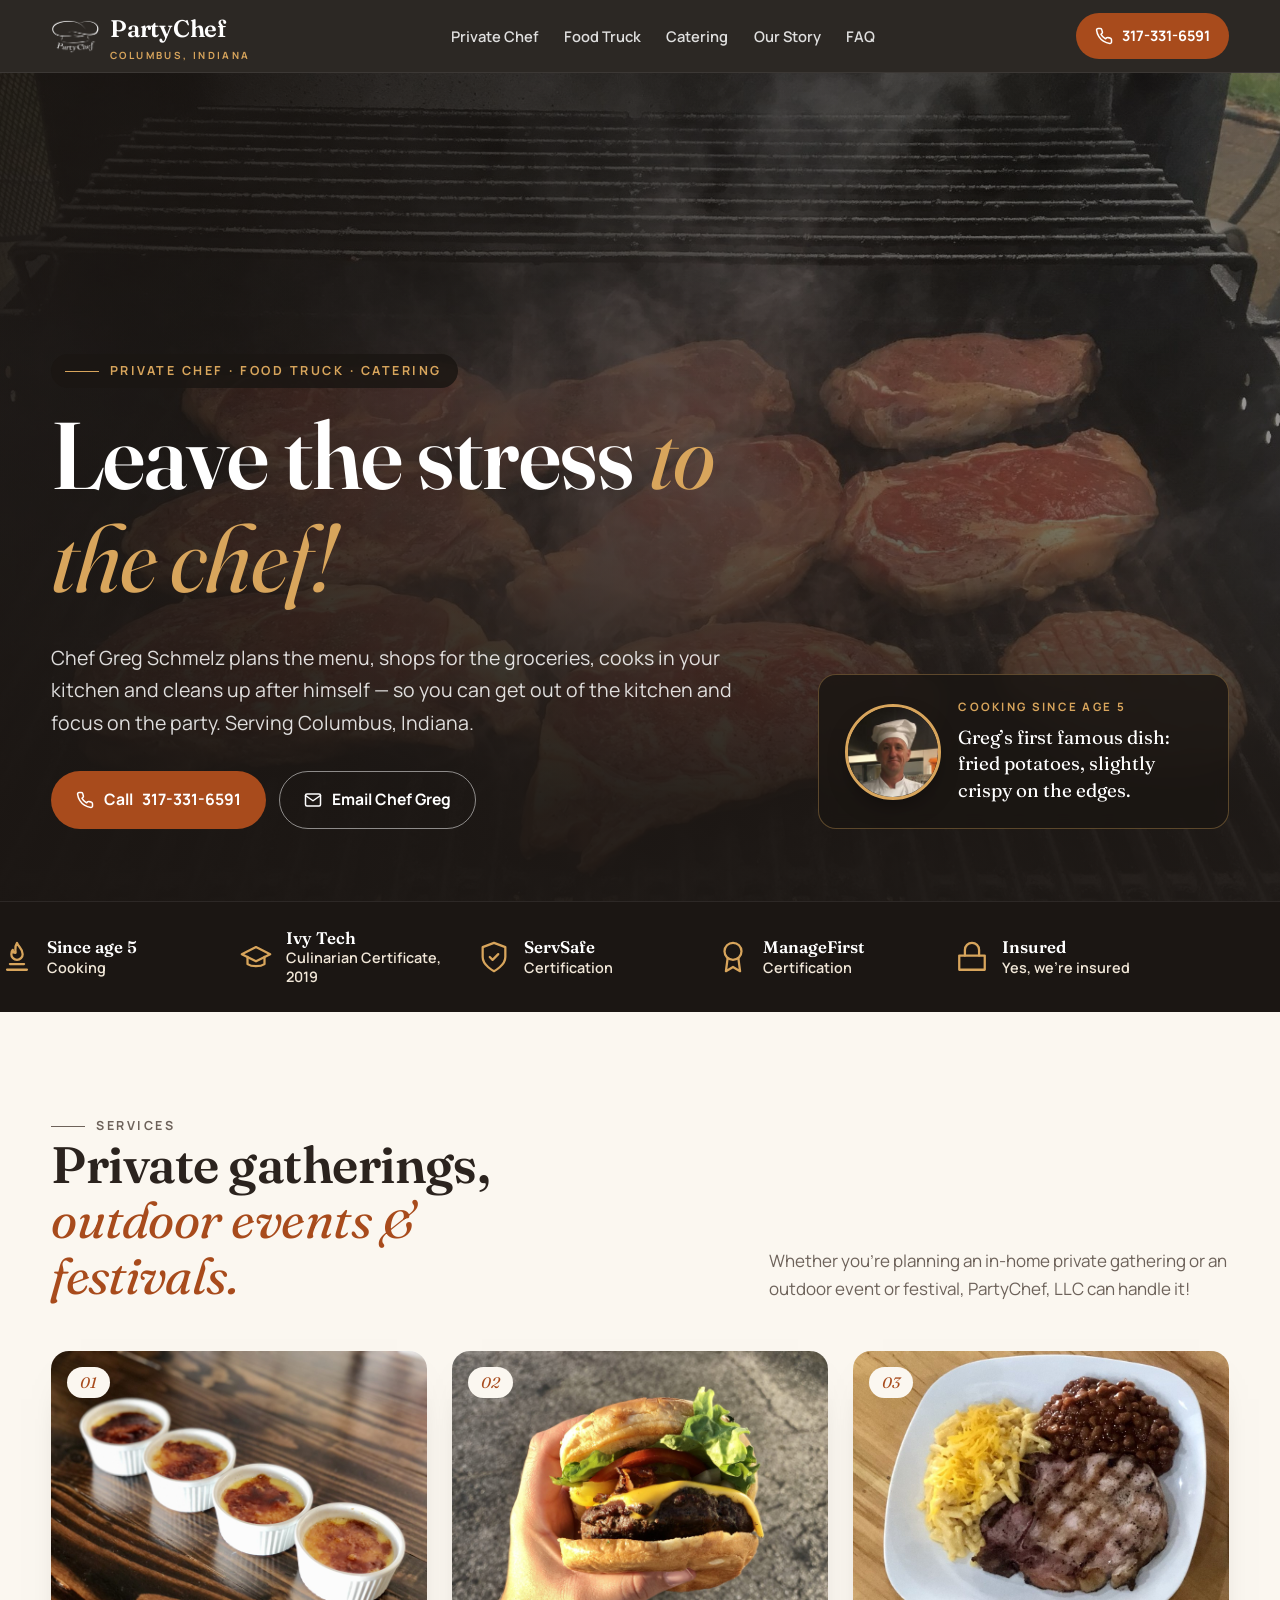
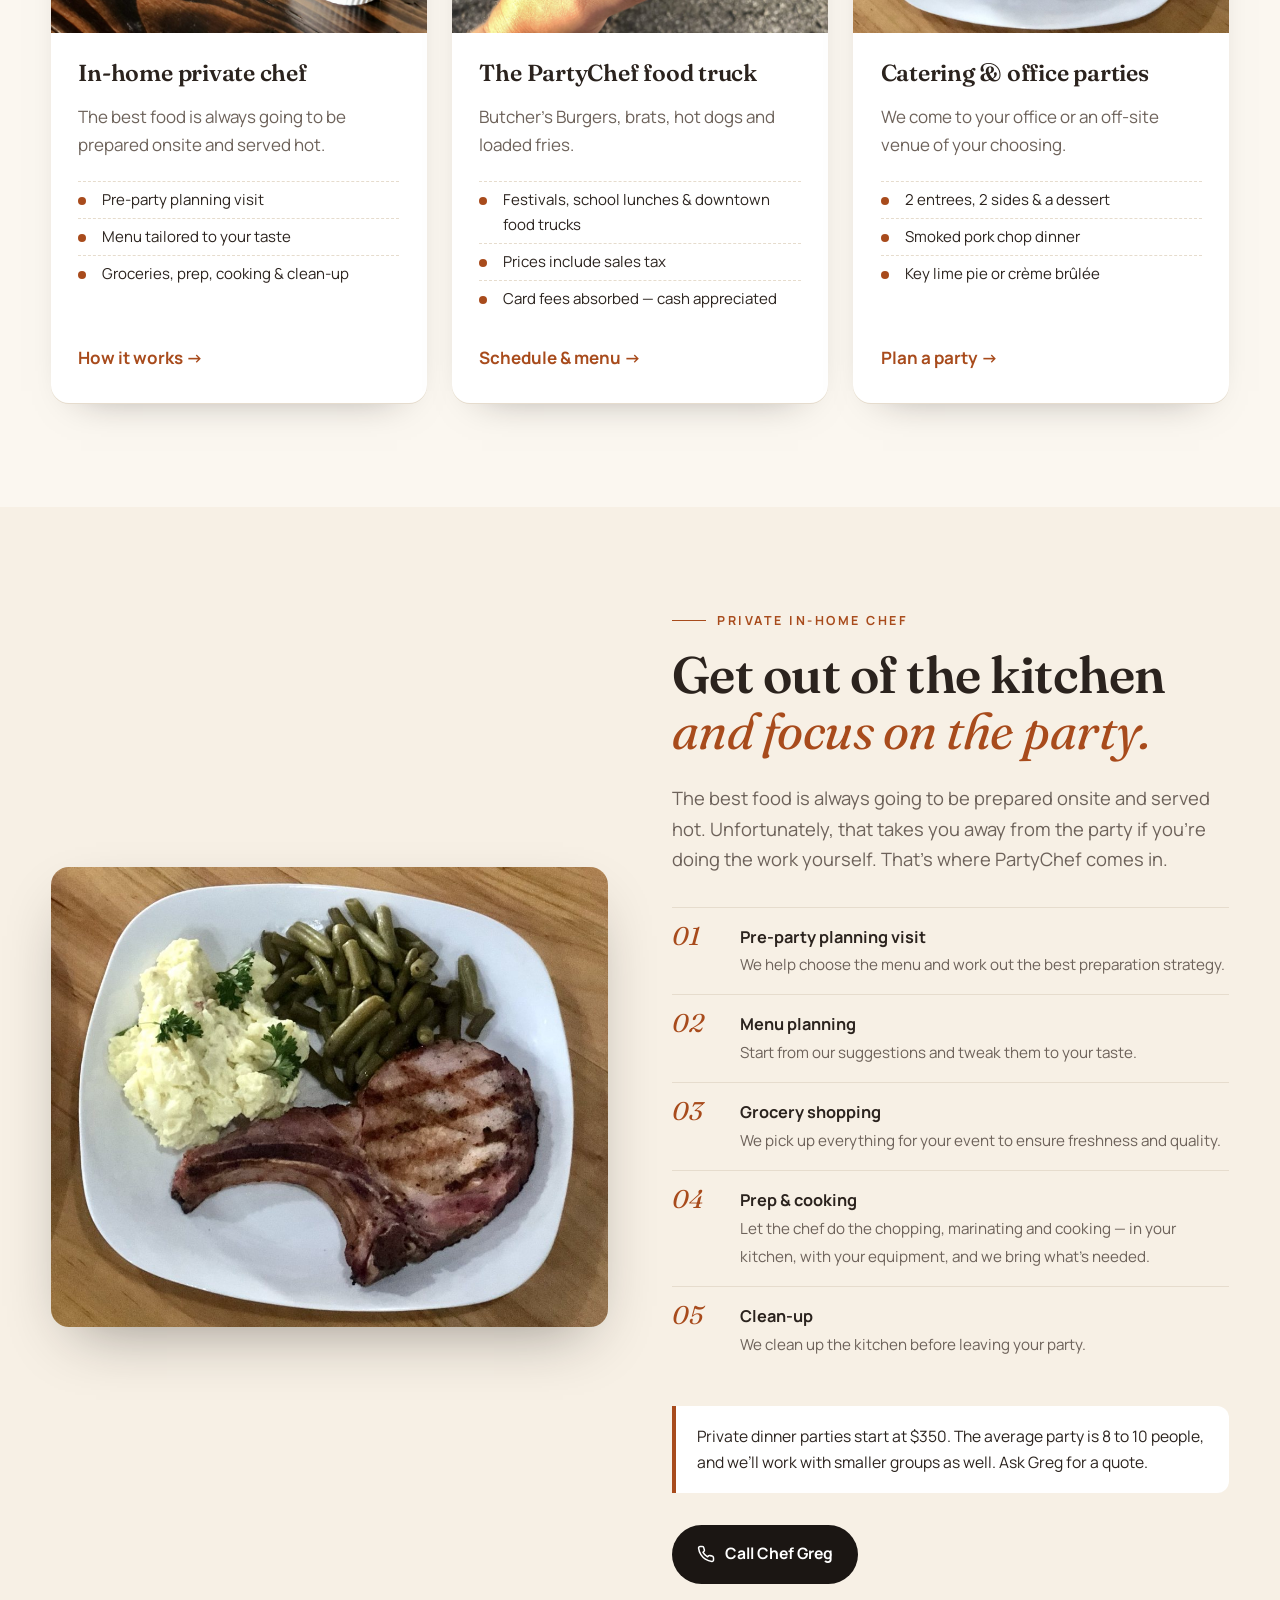
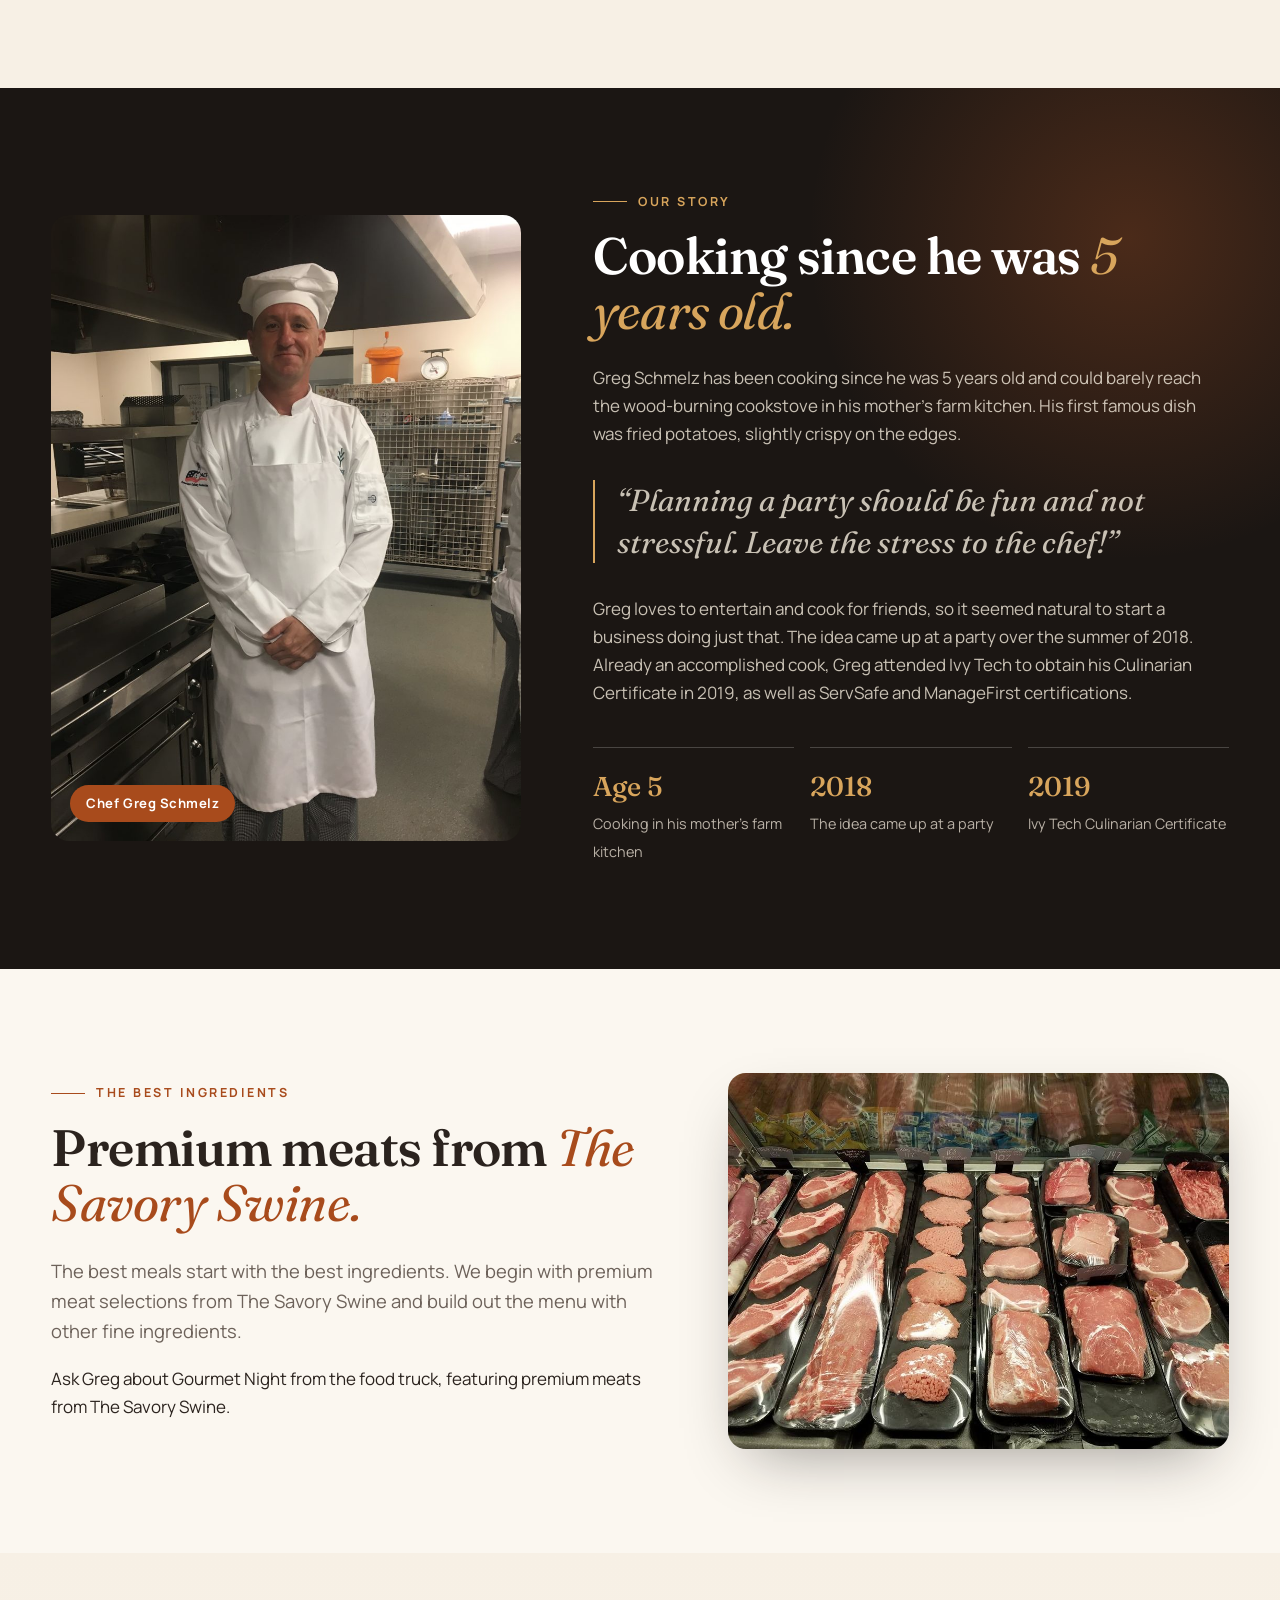
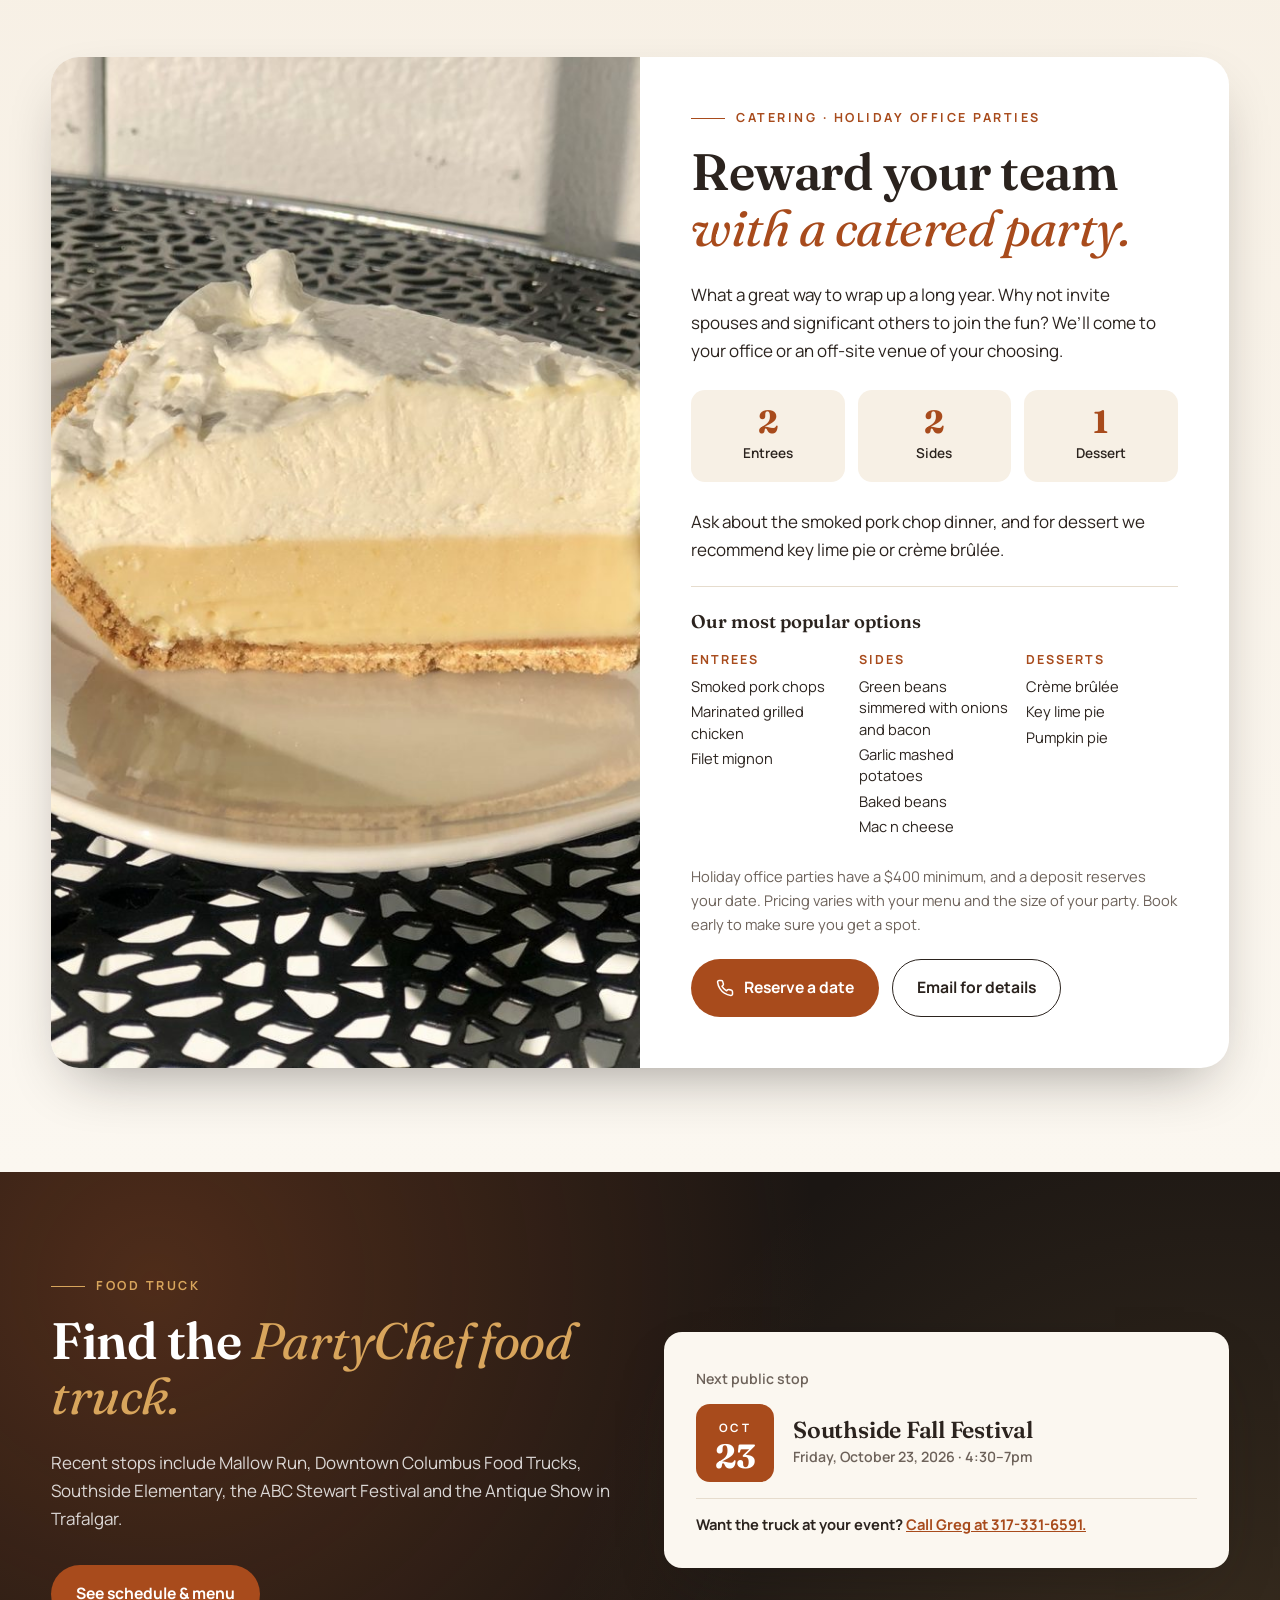
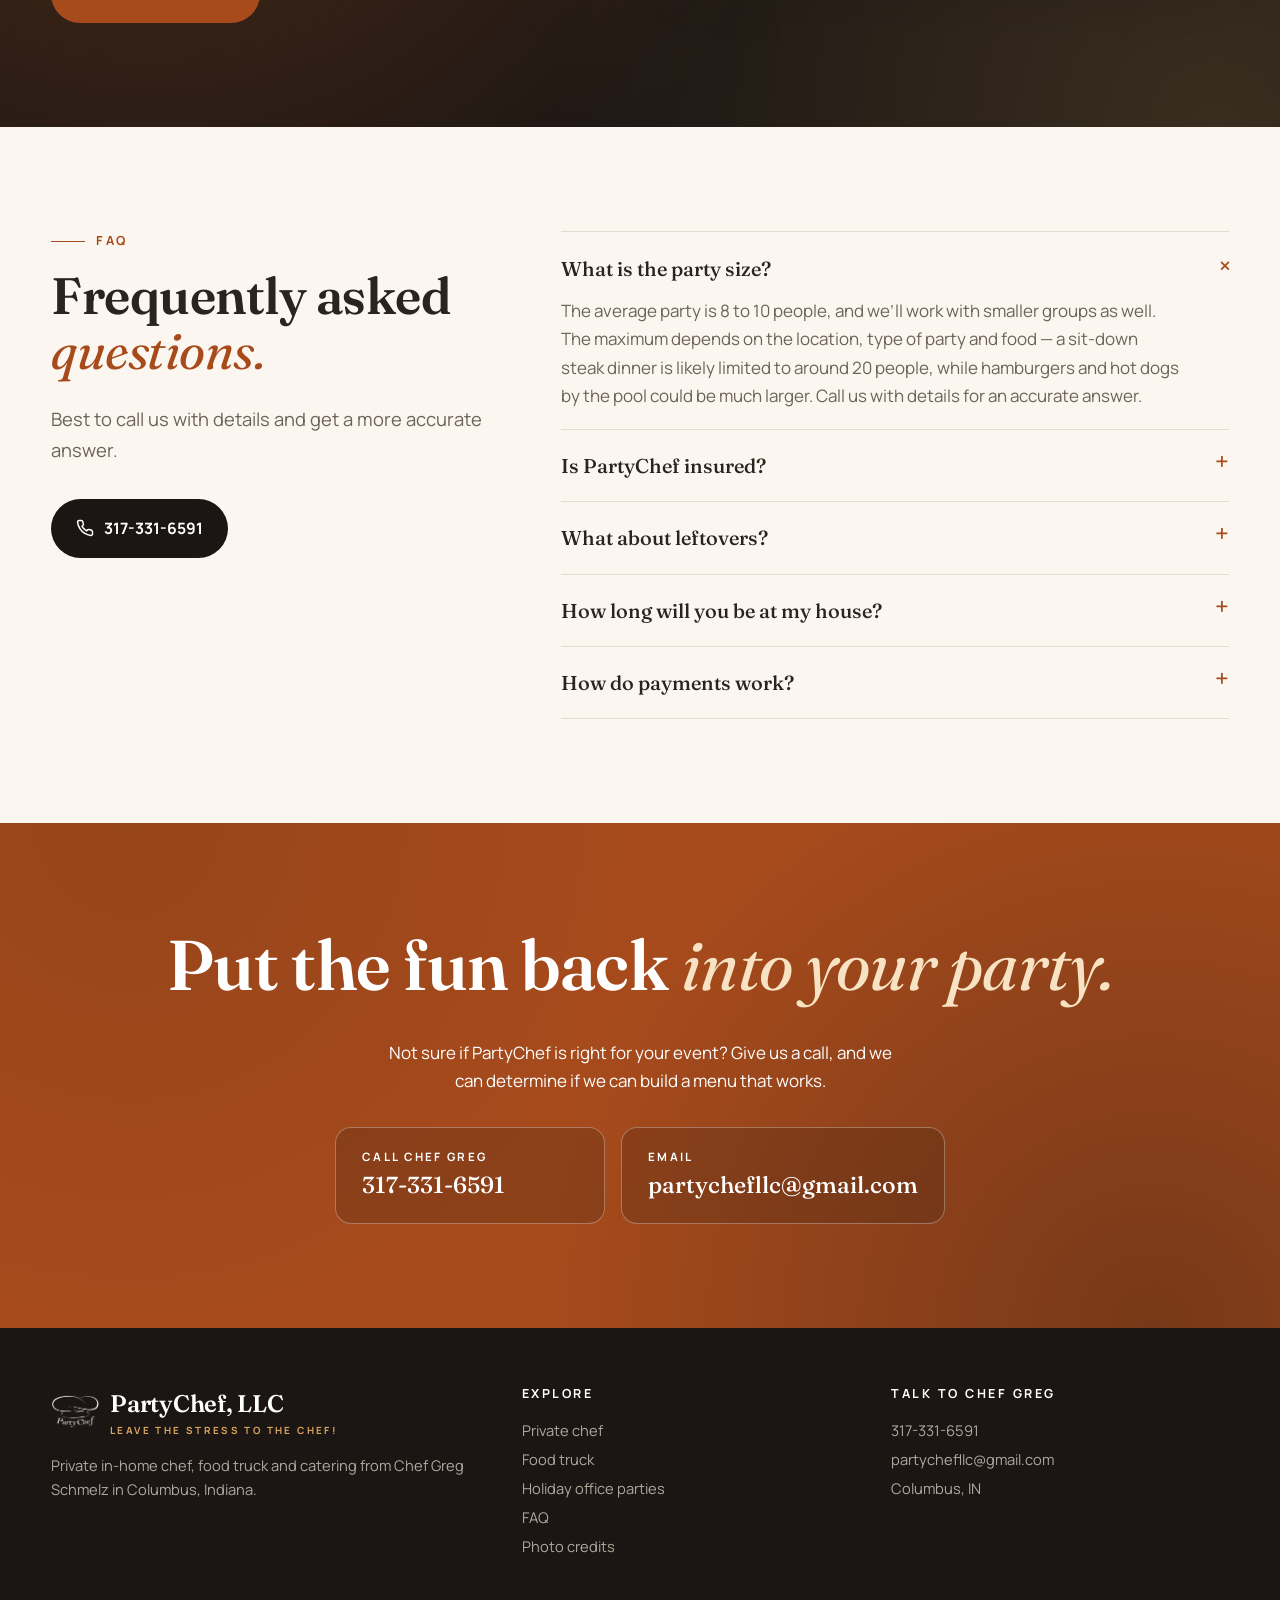
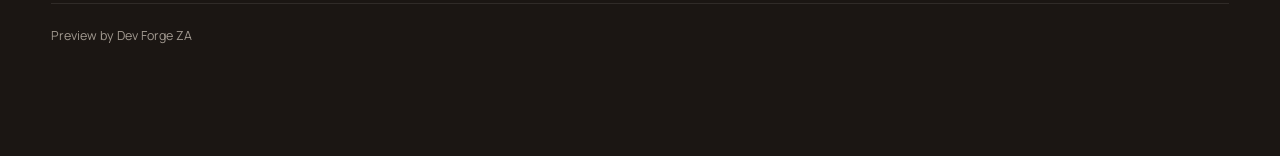
==== commit 4d8419f8: "Keep phone numbers and time ranges on one line; hamburger menu at 980px and below so the desktop nav" ====
--- a/index.html
+++ b/index.html
@@ -26,7 +26,7 @@
       <li><a href="#story">Our Story</a></li>
       <li><a href="#faq">FAQ</a></li>
     </ul>
-    <a class="btn btn-ember" href="tel:+13173316591"><svg viewBox="0 0 24 24" fill="none" stroke="currentColor" stroke-width="2" stroke-linecap="round" stroke-linejoin="round" aria-hidden="true"><path d="M22 16.9v3a2 2 0 0 1-2.2 2 19.8 19.8 0 0 1-8.6-3.1 19.5 19.5 0 0 1-6-6A19.8 19.8 0 0 1 2.1 4.2 2 2 0 0 1 4.1 2h3a2 2 0 0 1 2 1.7c.1.9.4 1.8.7 2.7a2 2 0 0 1-.5 2.1L8 9.8a16 16 0 0 0 6 6l1.3-1.3a2 2 0 0 1 2.1-.4c.9.3 1.8.6 2.7.7a2 2 0 0 1 1.7 2z"/></svg> 317-331-6591</a>
+    <a class="btn btn-ember" href="tel:+13173316591"><svg viewBox="0 0 24 24" fill="none" stroke="currentColor" stroke-width="2" stroke-linecap="round" stroke-linejoin="round" aria-hidden="true"><path d="M22 16.9v3a2 2 0 0 1-2.2 2 19.8 19.8 0 0 1-8.6-3.1 19.5 19.5 0 0 1-6-6A19.8 19.8 0 0 1 2.1 4.2 2 2 0 0 1 4.1 2h3a2 2 0 0 1 2 1.7c.1.9.4 1.8.7 2.7a2 2 0 0 1-.5 2.1L8 9.8a16 16 0 0 0 6 6l1.3-1.3a2 2 0 0 1 2.1-.4c.9.3 1.8.6 2.7.7a2 2 0 0 1 1.7 2z"/></svg> <span class="nw">317-331-6591</span></a>
     <button class="menu-toggle" aria-label="Open menu" aria-expanded="false" aria-controls="navlist"><svg viewBox="0 0 24 24" fill="none" stroke="currentColor" stroke-width="2" stroke-linecap="round"><path d="M3 6h18M3 12h18M3 18h18"/></svg></button>
   </nav>
 </header>
@@ -39,7 +39,7 @@
       <h1>Leave the stress <em>to the chef!</em></h1>
       <p class="lede">Chef Greg Schmelz plans the menu, shops for the groceries, cooks in your kitchen and cleans up after himself &mdash; so you can get out of the kitchen and focus on the party. Serving Columbus, Indiana.</p>
       <div class="cta-row">
-        <a class="btn btn-ember" href="tel:+13173316591"><svg viewBox="0 0 24 24" fill="none" stroke="currentColor" stroke-width="2" stroke-linecap="round" stroke-linejoin="round" aria-hidden="true"><path d="M22 16.9v3a2 2 0 0 1-2.2 2 19.8 19.8 0 0 1-8.6-3.1 19.5 19.5 0 0 1-6-6A19.8 19.8 0 0 1 2.1 4.2 2 2 0 0 1 4.1 2h3a2 2 0 0 1 2 1.7c.1.9.4 1.8.7 2.7a2 2 0 0 1-.5 2.1L8 9.8a16 16 0 0 0 6 6l1.3-1.3a2 2 0 0 1 2.1-.4c.9.3 1.8.6 2.7.7a2 2 0 0 1 1.7 2z"/></svg> Call 317-331-6591</a>
+        <a class="btn btn-ember" href="tel:+13173316591"><svg viewBox="0 0 24 24" fill="none" stroke="currentColor" stroke-width="2" stroke-linecap="round" stroke-linejoin="round" aria-hidden="true"><path d="M22 16.9v3a2 2 0 0 1-2.2 2 19.8 19.8 0 0 1-8.6-3.1 19.5 19.5 0 0 1-6-6A19.8 19.8 0 0 1 2.1 4.2 2 2 0 0 1 4.1 2h3a2 2 0 0 1 2 1.7c.1.9.4 1.8.7 2.7a2 2 0 0 1-.5 2.1L8 9.8a16 16 0 0 0 6 6l1.3-1.3a2 2 0 0 1 2.1-.4c.9.3 1.8.6 2.7.7a2 2 0 0 1 1.7 2z"/></svg> Call <span class="nw">317-331-6591</span></a>
         <a class="btn btn-ghost" href="mailto:partychefllc@gmail.com?subject=Party%20inquiry"><svg viewBox="0 0 24 24" fill="none" stroke="currentColor" stroke-width="2" stroke-linecap="round" stroke-linejoin="round" aria-hidden="true"><rect x="2" y="4" width="20" height="16" rx="2"/><path d="m22 6-10 7L2 6"/></svg> Email Chef Greg</a>
       </div>
     </div>
@@ -203,9 +203,9 @@
       <small>Next public stop</small>
       <div class="date" style="margin-top:.8rem">
         <div class="cal"><span>Oct</span><b>23</b></div>
-        <div><h3>Southside Fall Festival</h3><small>Friday, October 23, 2026 &middot; 4:30&ndash;7pm</small></div>
-      </div>
-      <p class="fine" style="margin:0;padding-top:.8rem;border-top:1px solid var(--line)"><b>Want the truck at your event?</b> <a href="tel:+13173316591">Call Greg at 317-331-6591.</a></p>
+        <div><h3>Southside Fall Festival</h3><small>Friday, <span class="nw">October 23,</span> 2026 &middot; <span class="nw">4:30&ndash;7pm</span></small></div>
+      </div>
+      <p class="fine" style="margin:0;padding-top:.8rem;border-top:1px solid var(--line)"><b>Want the truck at your event?</b> <a href="tel:+13173316591">Call Greg at <span class="nw">317-331-6591</span>.</a></p>
     </div>
   </div>
 </section>
@@ -216,7 +216,7 @@
       <p class="eyebrow">FAQ</p>
       <h2>Frequently asked <em>questions.</em></h2>
       <p class="lede">Best to call us with details and get a more accurate answer.</p>
-      <a class="btn btn-dark" href="tel:+13173316591" style="margin-top:1rem"><svg viewBox="0 0 24 24" fill="none" stroke="currentColor" stroke-width="2" stroke-linecap="round" stroke-linejoin="round" aria-hidden="true"><path d="M22 16.9v3a2 2 0 0 1-2.2 2 19.8 19.8 0 0 1-8.6-3.1 19.5 19.5 0 0 1-6-6A19.8 19.8 0 0 1 2.1 4.2 2 2 0 0 1 4.1 2h3a2 2 0 0 1 2 1.7c.1.9.4 1.8.7 2.7a2 2 0 0 1-.5 2.1L8 9.8a16 16 0 0 0 6 6l1.3-1.3a2 2 0 0 1 2.1-.4c.9.3 1.8.6 2.7.7a2 2 0 0 1 1.7 2z"/></svg> 317-331-6591</a>
+      <a class="btn btn-dark" href="tel:+13173316591" style="margin-top:1rem"><svg viewBox="0 0 24 24" fill="none" stroke="currentColor" stroke-width="2" stroke-linecap="round" stroke-linejoin="round" aria-hidden="true"><path d="M22 16.9v3a2 2 0 0 1-2.2 2 19.8 19.8 0 0 1-8.6-3.1 19.5 19.5 0 0 1-6-6A19.8 19.8 0 0 1 2.1 4.2 2 2 0 0 1 4.1 2h3a2 2 0 0 1 2 1.7c.1.9.4 1.8.7 2.7a2 2 0 0 1-.5 2.1L8 9.8a16 16 0 0 0 6 6l1.3-1.3a2 2 0 0 1 2.1-.4c.9.3 1.8.6 2.7.7a2 2 0 0 1 1.7 2z"/></svg> <span class="nw">317-331-6591</span></a>
     </div>
     <div>
       <details open><summary>What is the party size?</summary><p>The average party is 8 to 10 people, and we&rsquo;ll work with smaller groups as well. The maximum depends on the location, type of party and food &mdash; a sit-down steak dinner is likely limited to around 20 people, while hamburgers and hot dogs by the pool could be much larger. Call us with details for an accurate answer.</p></details>
@@ -233,7 +233,7 @@
     <h2>Put the fun back <em>into your party.</em></h2>
     <p>Not sure if PartyChef is right for your event? Give us a call, and we can determine if we can build a menu that works.</p>
     <div class="contact-tiles">
-      <a class="tile" href="tel:+13173316591"><small>Call Chef Greg</small><b>317-331-6591</b></a>
+      <a class="tile" href="tel:+13173316591"><small>Call Chef Greg</small><b><span class="nw">317-331-6591</span></b></a>
       <a class="tile" href="mailto:partychefllc@gmail.com"><small>Email</small><b>partychefllc@gmail.com</b></a>
     </div>
   </div>
@@ -259,7 +259,7 @@
       <div>
         <h4>Talk to Chef Greg</h4>
         <ul>
-          <li><a href="tel:+13173316591">317-331-6591</a></li>
+          <li><a href="tel:+13173316591"><span class="nw">317-331-6591</span></a></li>
           <li><a href="mailto:partychefllc@gmail.com">partychefllc@gmail.com</a></li>
           <li>Columbus, IN</li>
         </ul>
--- a/styles.css
+++ b/styles.css
@@ -200,7 +200,7 @@
 .stops li:last-child{border-bottom:1px solid var(--line)}
 .stops time{font-family:var(--serif);font-style:italic;color:var(--ember);font-size:1.05rem}
 .stops b{font-weight:700}
-.stops span{color:var(--muted);font-size:.92rem;margin-left:.4rem}
+.stops div>span{color:var(--muted);font-size:.92rem;margin-left:.4rem}
 .stops li.upcoming{background:var(--cream);border-radius:12px;padding:1rem;border:0;margin-bottom:.6rem}
 .menu-board{background:var(--char);color:#efe6d8;border-radius:24px;padding:2.6rem;box-shadow:var(--shadow)}
 .menu-board h2{color:#fff;font-size:2.2rem}
@@ -223,14 +223,21 @@
   .hero-inner{grid-template-columns:1fr}
   .hero-note{max-width:480px}
 }
-@media (max-width:860px){
-  body{font-size:16px}
-  section{padding:4.5rem 0}
+/* mobile menu + call bar: hamburger at 980px and below so the desktop nav never wraps or crowds */
+@media (max-width:980px){
   .nav ul{display:none;position:absolute;top:72px;left:0;right:0;background:var(--char);flex-direction:column;padding:1.2rem 4%;gap:0;border-bottom:1px solid rgba(255,255,255,.1)}
   .nav ul.open{display:flex}
   .nav ul li a{display:block;padding:.8rem 0;border-bottom:1px solid rgba(255,255,255,.07)}
   .menu-toggle{display:block}
   .nav .btn{display:none}
+  .callbar{display:grid;grid-template-columns:1fr 1fr;position:fixed;left:0;right:0;bottom:0;z-index:60;background:var(--char);border-top:1px solid rgba(255,255,255,.1);box-shadow:0 -10px 30px rgba(0,0,0,.25)}
+  .callbar a{display:flex;align-items:center;justify-content:center;gap:.5rem;padding:1rem;color:#fff;text-decoration:none;font-weight:700;font-size:.95rem}
+  .callbar a:first-child{background:var(--ember)}
+  .callbar svg{width:18px;height:18px}
+}
+@media (max-width:860px){
+  body{font-size:16px}
+  section{padding:4.5rem 0}
   .hero-inner{padding:7rem 0 3rem}
   .private-grid,.story-grid,.swine-grid,.office-card,.truck .wrap,.faq-grid,.sched-grid{grid-template-columns:1fr;gap:2.5rem}
   .photo-stack .inset{right:4%;bottom:-8%}
@@ -238,10 +245,6 @@
   .office-body{padding:2rem 1.5rem}
   .story figure{max-width:420px}
   .foot{grid-template-columns:1fr}
-  .callbar{display:grid;grid-template-columns:1fr 1fr;position:fixed;left:0;right:0;bottom:0;z-index:60;background:var(--char);border-top:1px solid rgba(255,255,255,.1);box-shadow:0 -10px 30px rgba(0,0,0,.25)}
-  .callbar a{display:flex;align-items:center;justify-content:center;gap:.5rem;padding:1rem;color:#fff;text-decoration:none;font-weight:700;font-size:.95rem}
-  .callbar a:first-child{background:var(--ember)}
-  .callbar svg{width:18px;height:18px}
   .menu-board{padding:1.8rem 1.3rem}
 }
 @media (max-width:560px){
@@ -300,3 +303,6 @@
 .page-hero .wrap{z-index:1}
 .page-hero p:not(.eyebrow){color:#fff}
 .page-hero p.eyebrow{font-size:.78rem}
+
+/* keep phone numbers and time ranges on one line; surrounding text wraps instead */
+.nw,a[href^="tel:"] .nw,.nav ul a,.nav .btn{white-space:nowrap}
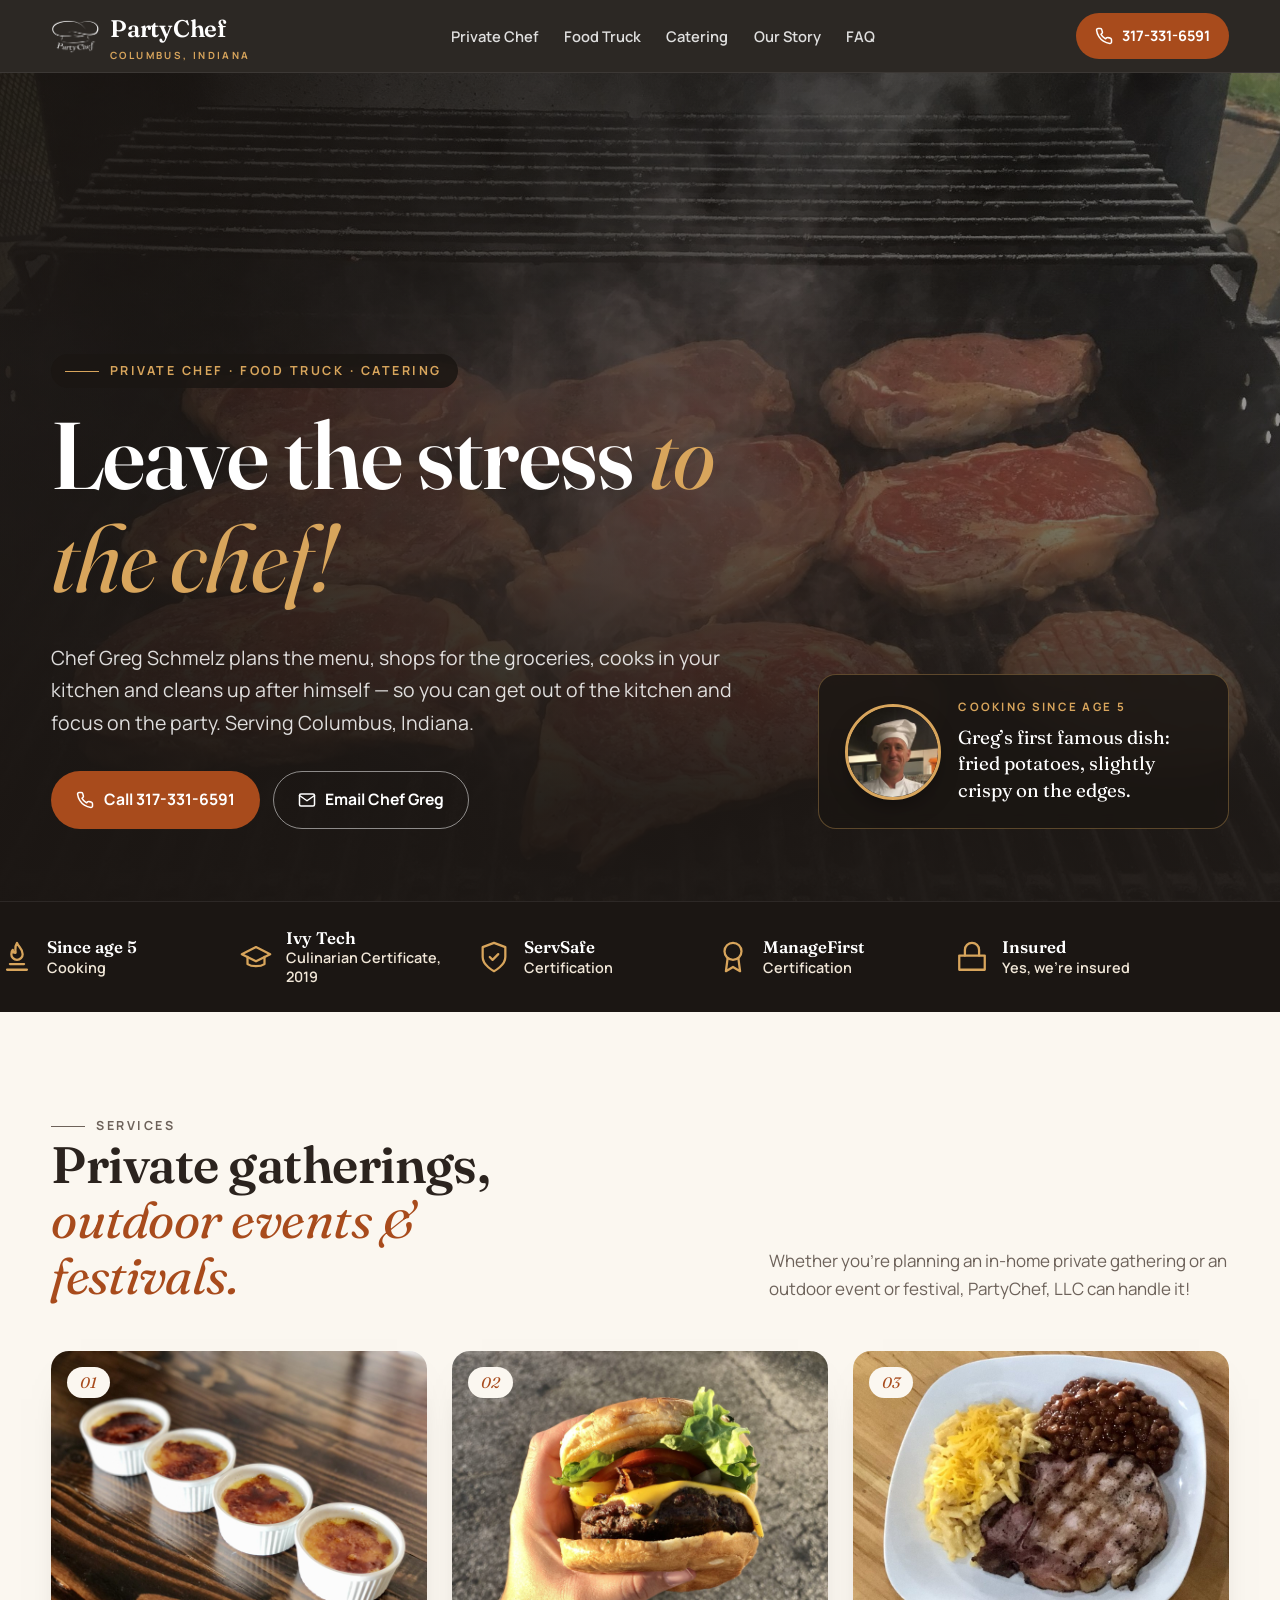
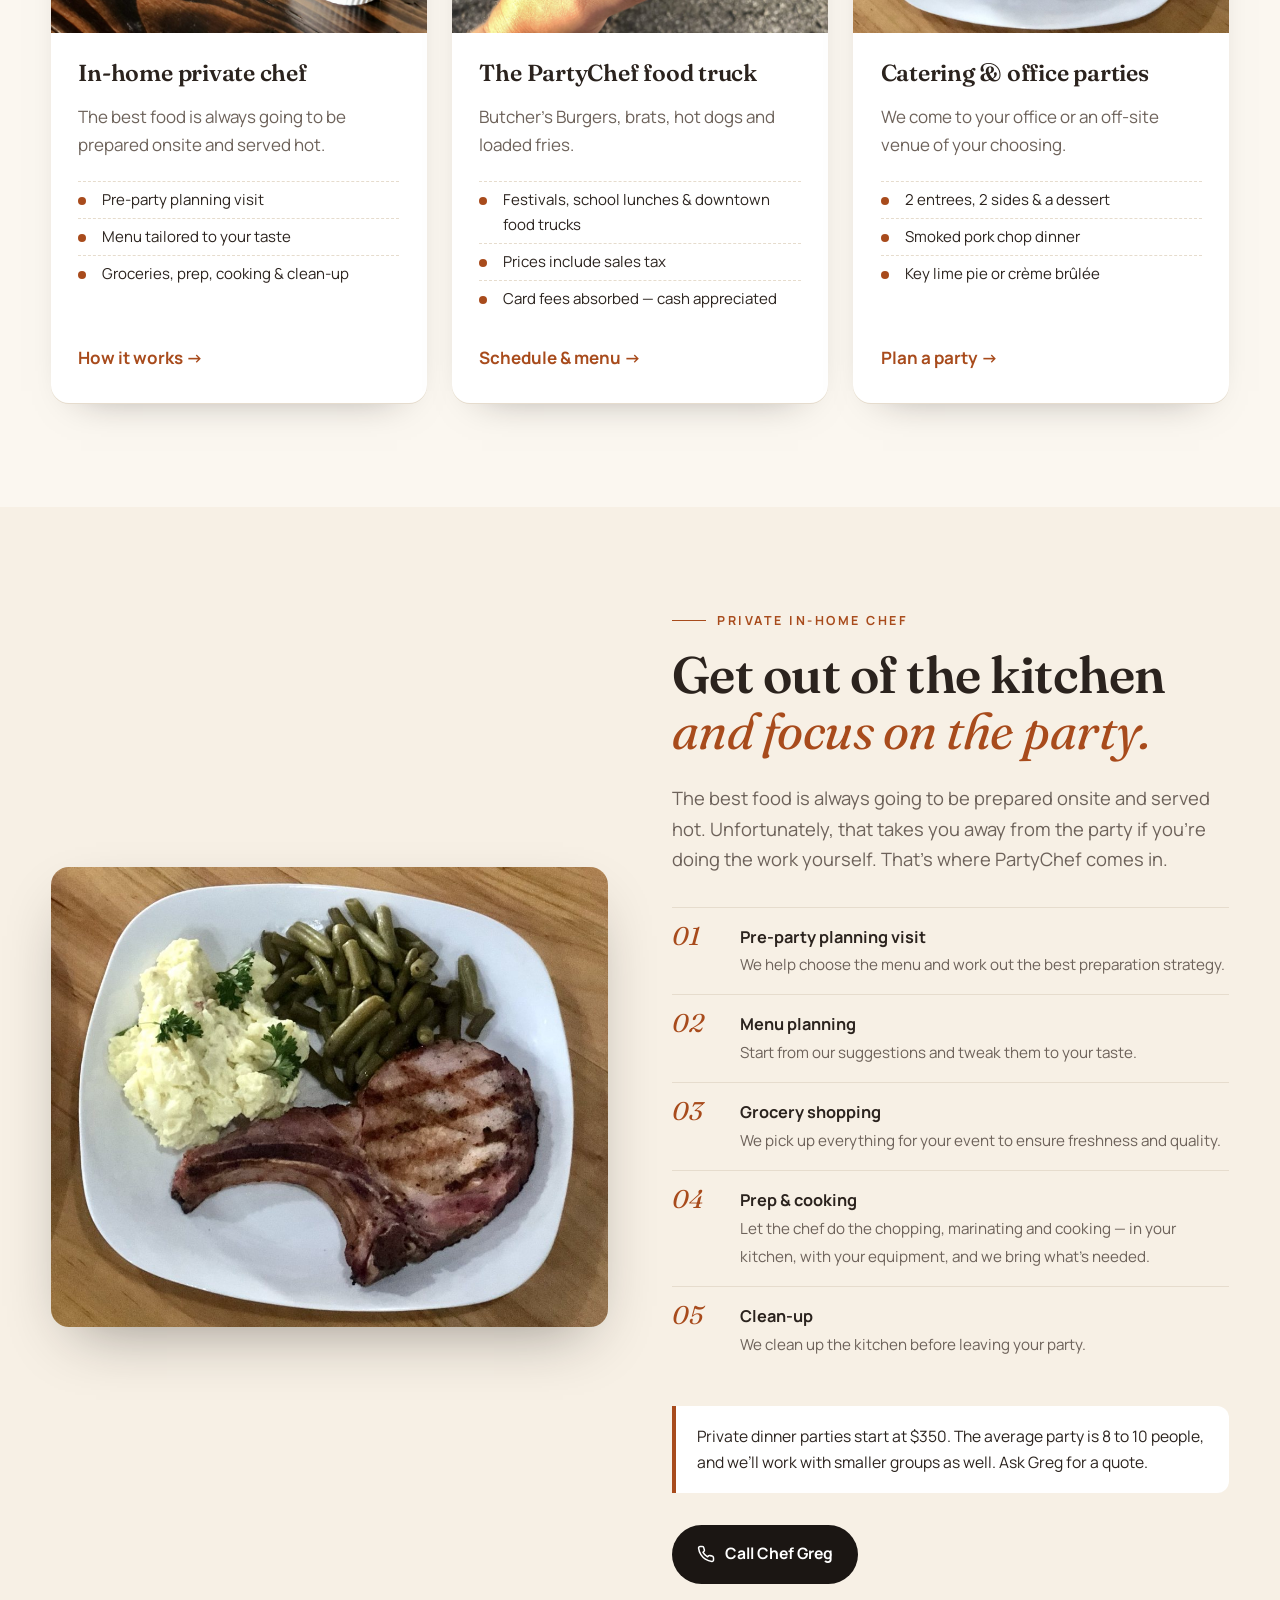
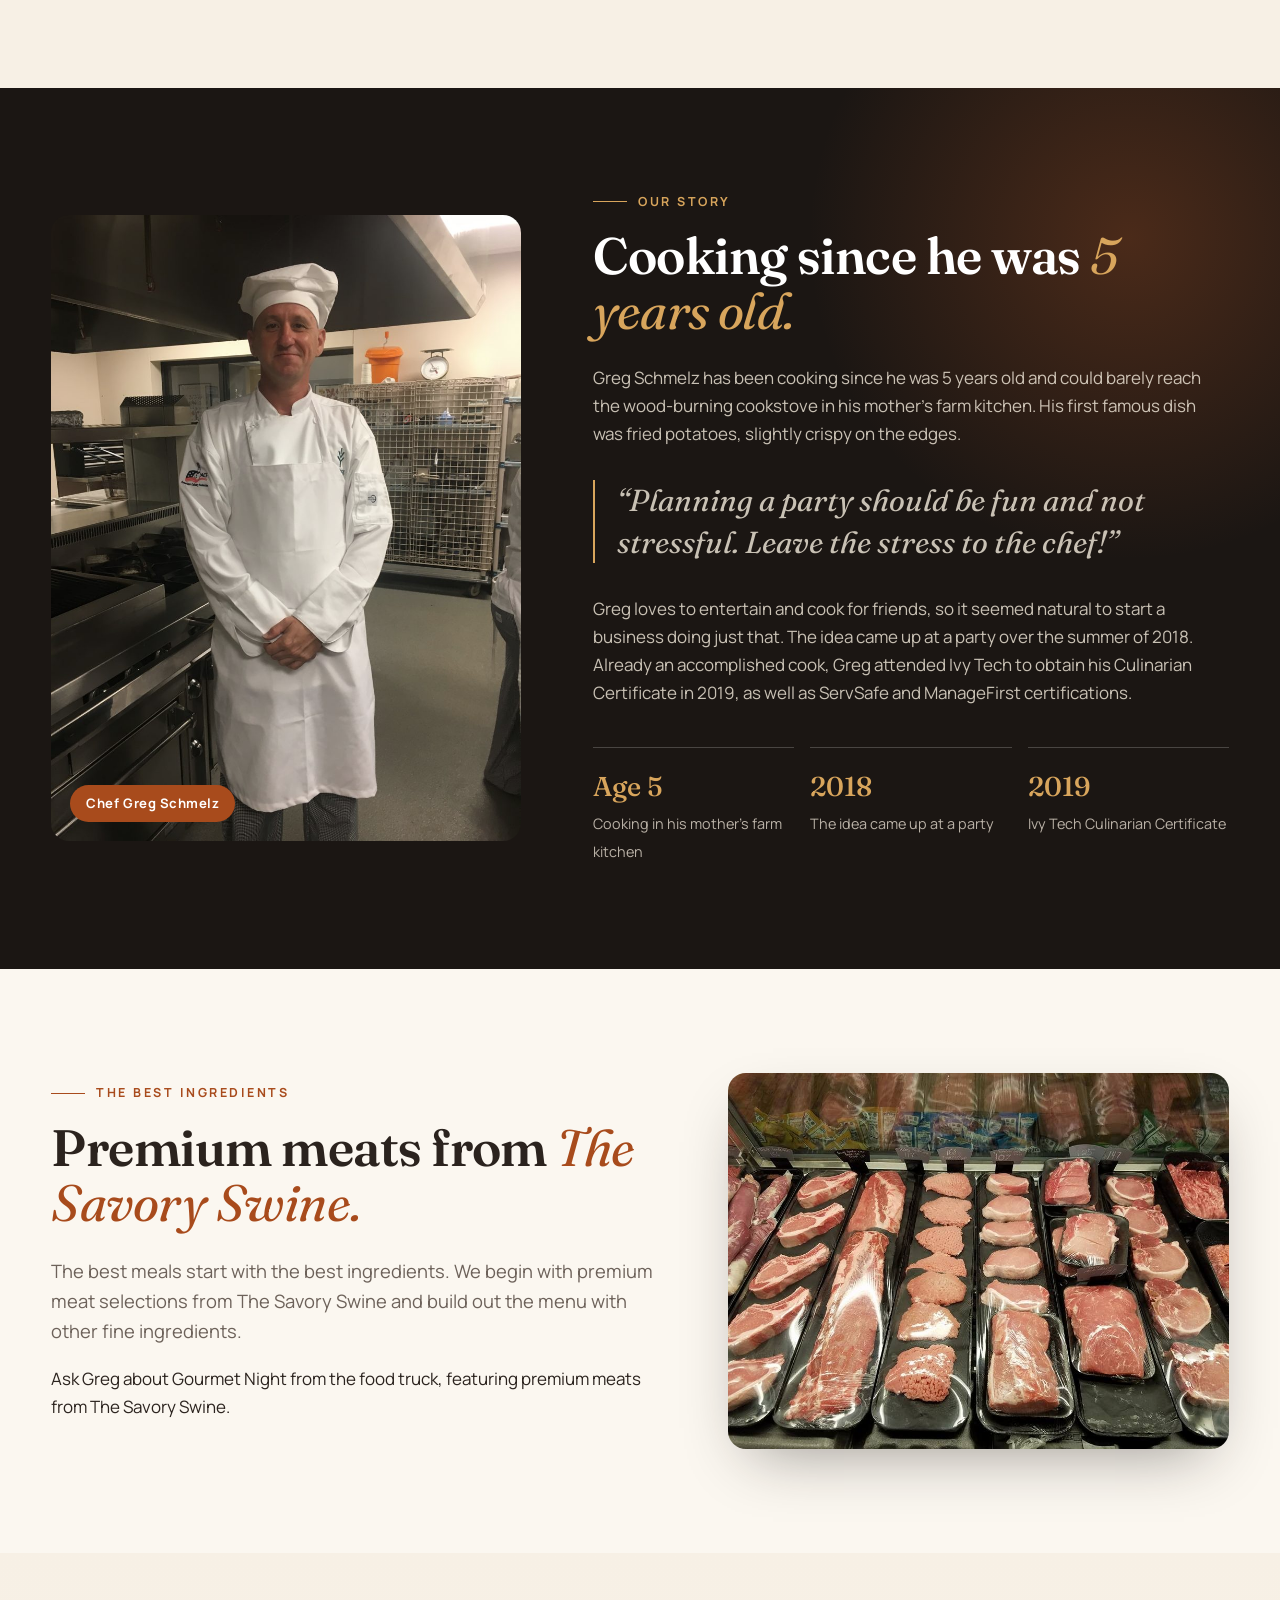
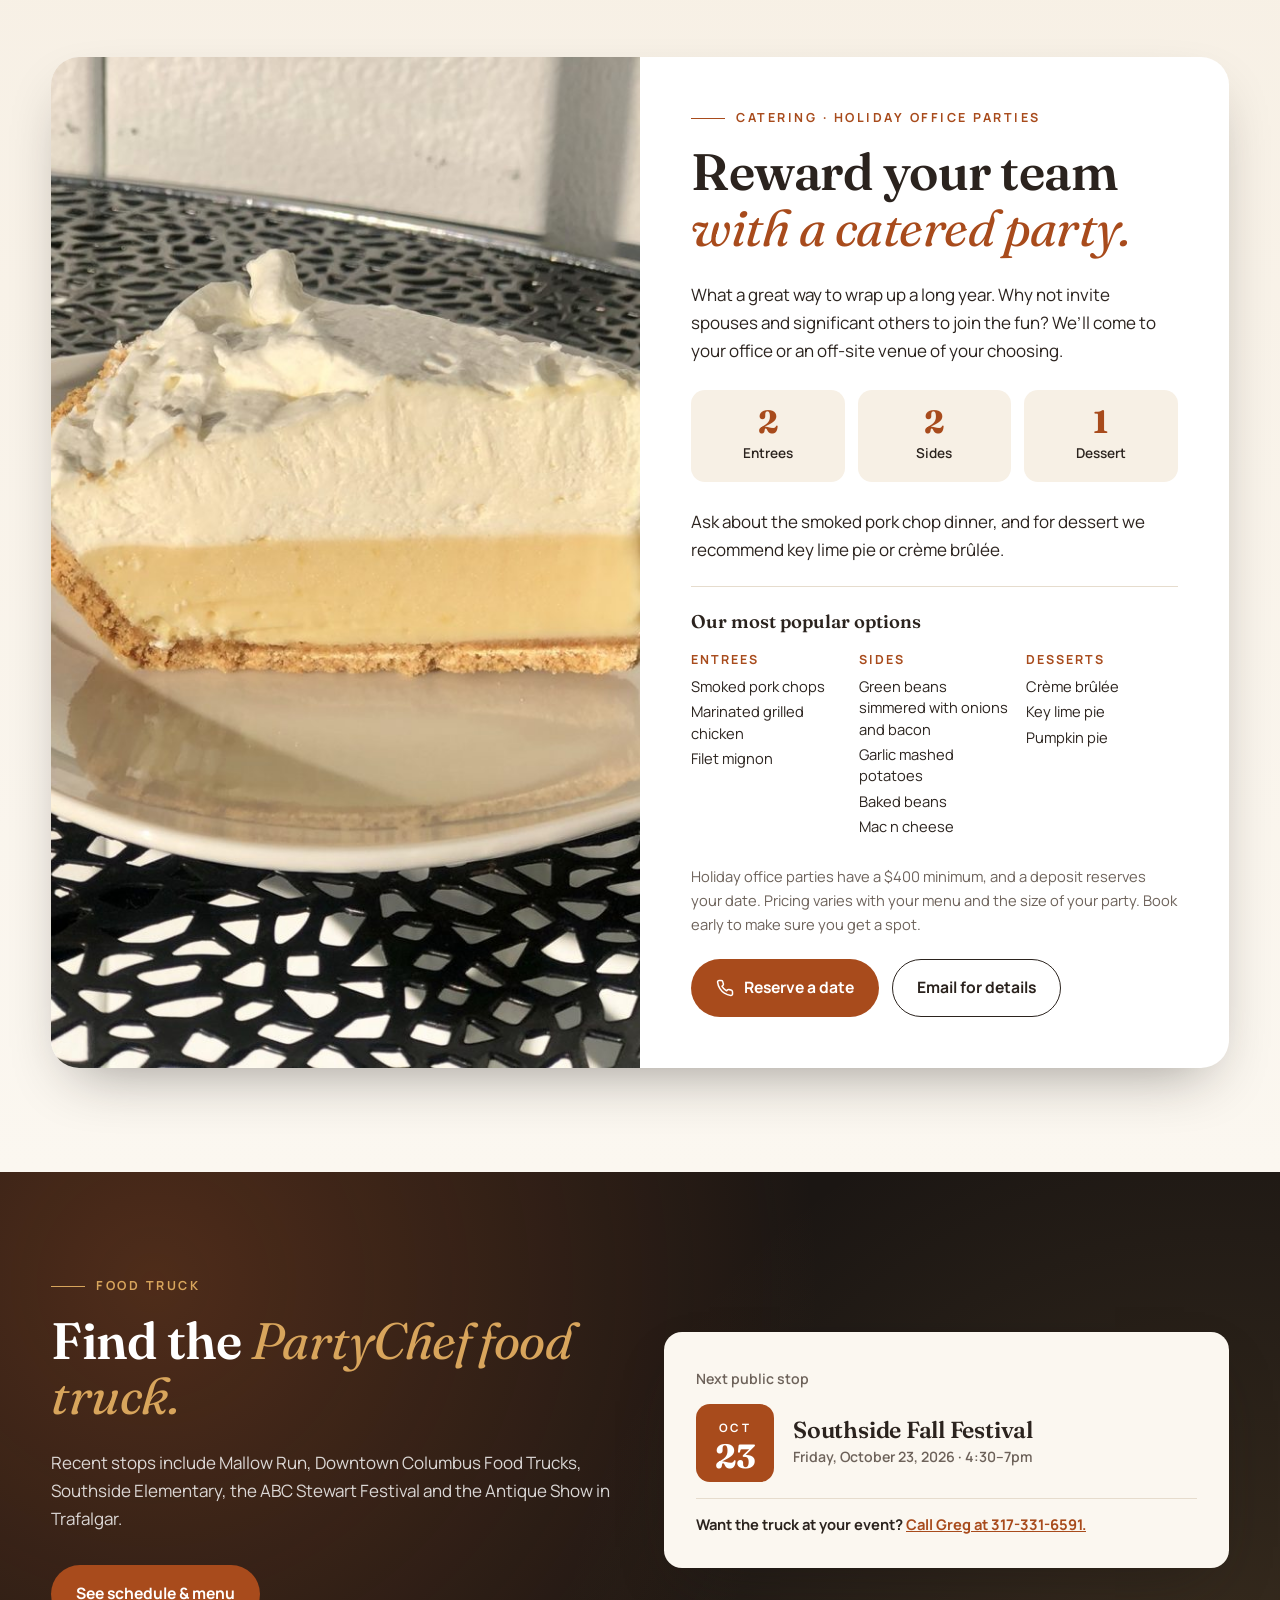
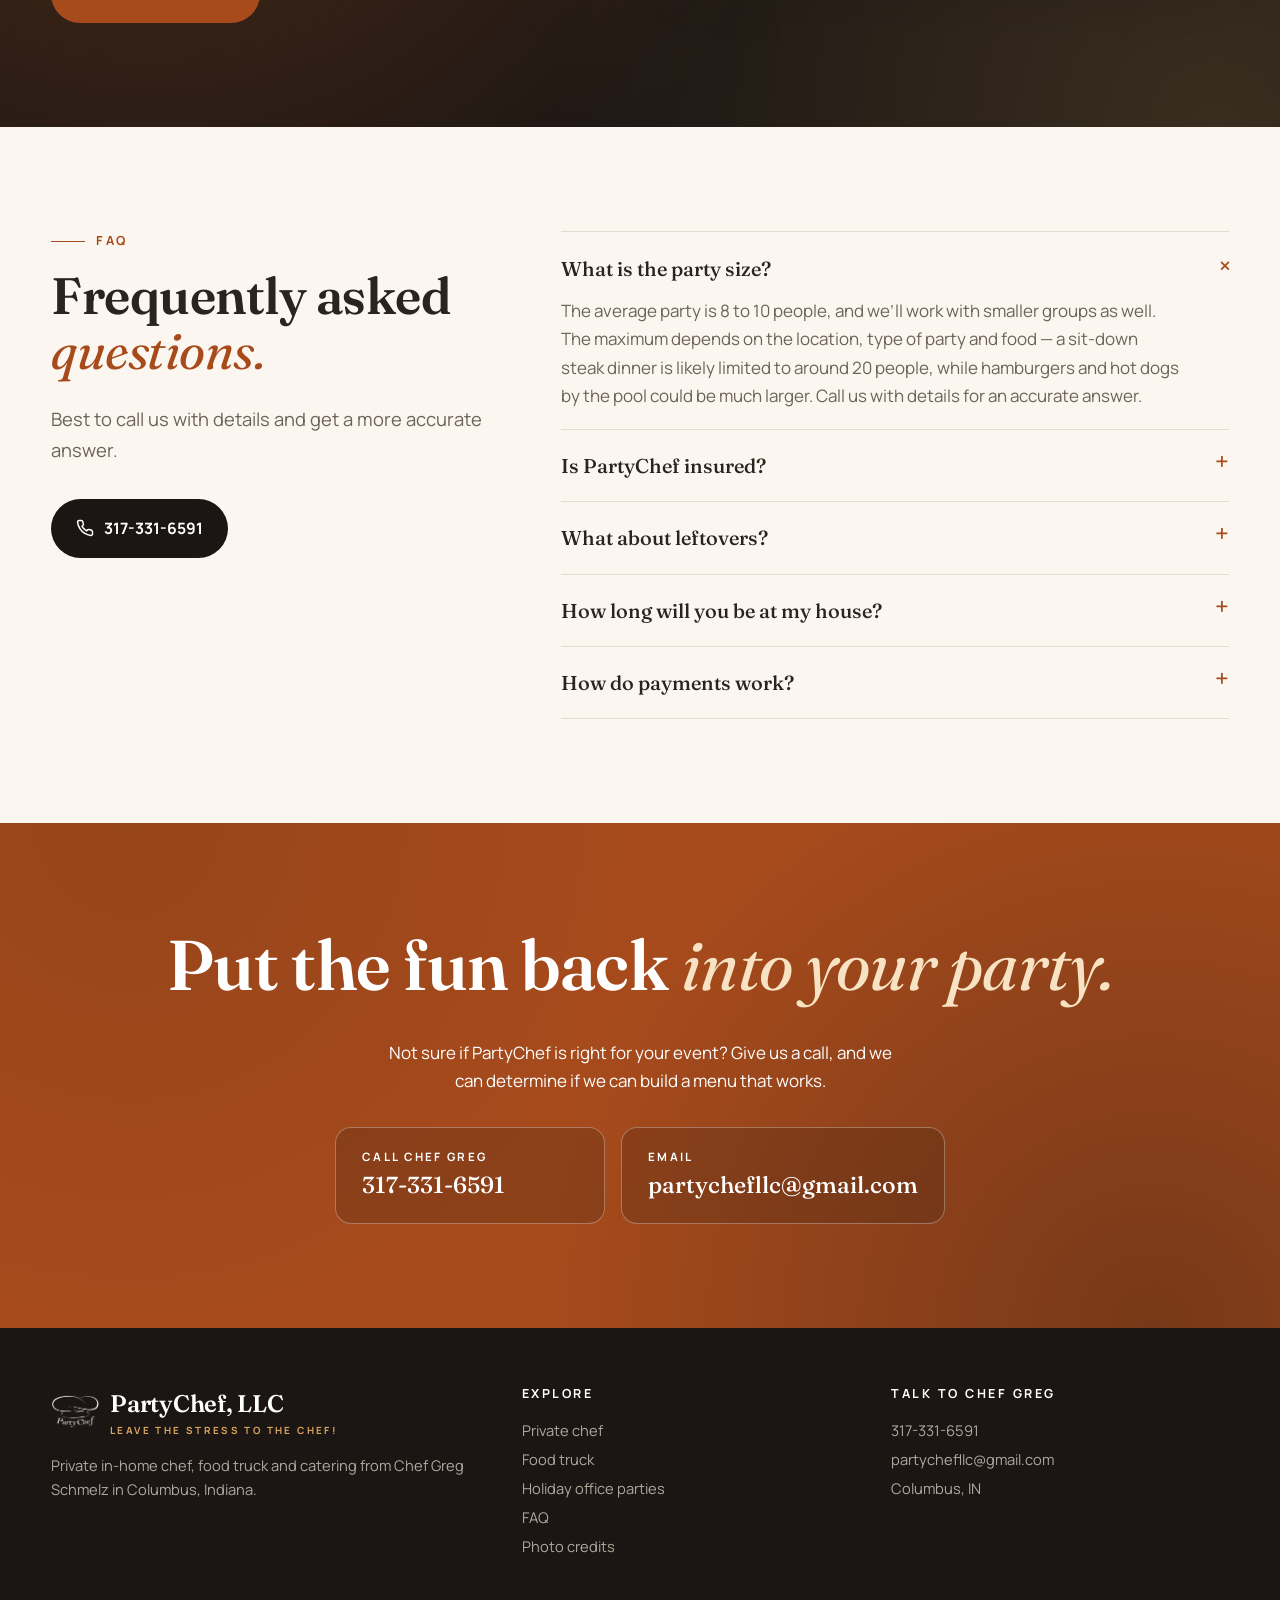
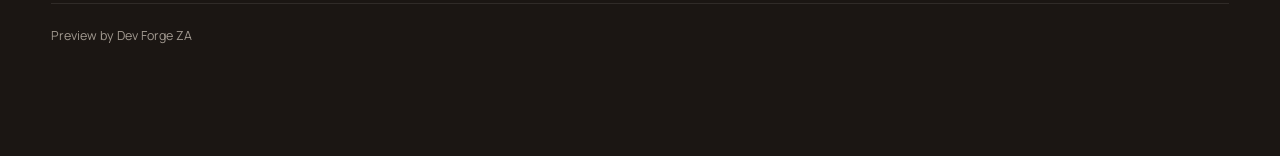
==== commit c61984aa: "Hero call button: single space between Call and the number" ====
--- a/index.html
+++ b/index.html
@@ -39,7 +39,7 @@
       <h1>Leave the stress <em>to the chef!</em></h1>
       <p class="lede">Chef Greg Schmelz plans the menu, shops for the groceries, cooks in your kitchen and cleans up after himself &mdash; so you can get out of the kitchen and focus on the party. Serving Columbus, Indiana.</p>
       <div class="cta-row">
-        <a class="btn btn-ember" href="tel:+13173316591"><svg viewBox="0 0 24 24" fill="none" stroke="currentColor" stroke-width="2" stroke-linecap="round" stroke-linejoin="round" aria-hidden="true"><path d="M22 16.9v3a2 2 0 0 1-2.2 2 19.8 19.8 0 0 1-8.6-3.1 19.5 19.5 0 0 1-6-6A19.8 19.8 0 0 1 2.1 4.2 2 2 0 0 1 4.1 2h3a2 2 0 0 1 2 1.7c.1.9.4 1.8.7 2.7a2 2 0 0 1-.5 2.1L8 9.8a16 16 0 0 0 6 6l1.3-1.3a2 2 0 0 1 2.1-.4c.9.3 1.8.6 2.7.7a2 2 0 0 1 1.7 2z"/></svg> Call <span class="nw">317-331-6591</span></a>
+        <a class="btn btn-ember" href="tel:+13173316591"><svg viewBox="0 0 24 24" fill="none" stroke="currentColor" stroke-width="2" stroke-linecap="round" stroke-linejoin="round" aria-hidden="true"><path d="M22 16.9v3a2 2 0 0 1-2.2 2 19.8 19.8 0 0 1-8.6-3.1 19.5 19.5 0 0 1-6-6A19.8 19.8 0 0 1 2.1 4.2 2 2 0 0 1 4.1 2h3a2 2 0 0 1 2 1.7c.1.9.4 1.8.7 2.7a2 2 0 0 1-.5 2.1L8 9.8a16 16 0 0 0 6 6l1.3-1.3a2 2 0 0 1 2.1-.4c.9.3 1.8.6 2.7.7a2 2 0 0 1 1.7 2z"/></svg> <span>Call <span class="nw">317-331-6591</span></span></a>
         <a class="btn btn-ghost" href="mailto:partychefllc@gmail.com?subject=Party%20inquiry"><svg viewBox="0 0 24 24" fill="none" stroke="currentColor" stroke-width="2" stroke-linecap="round" stroke-linejoin="round" aria-hidden="true"><rect x="2" y="4" width="20" height="16" rx="2"/><path d="m22 6-10 7L2 6"/></svg> Email Chef Greg</a>
       </div>
     </div>
